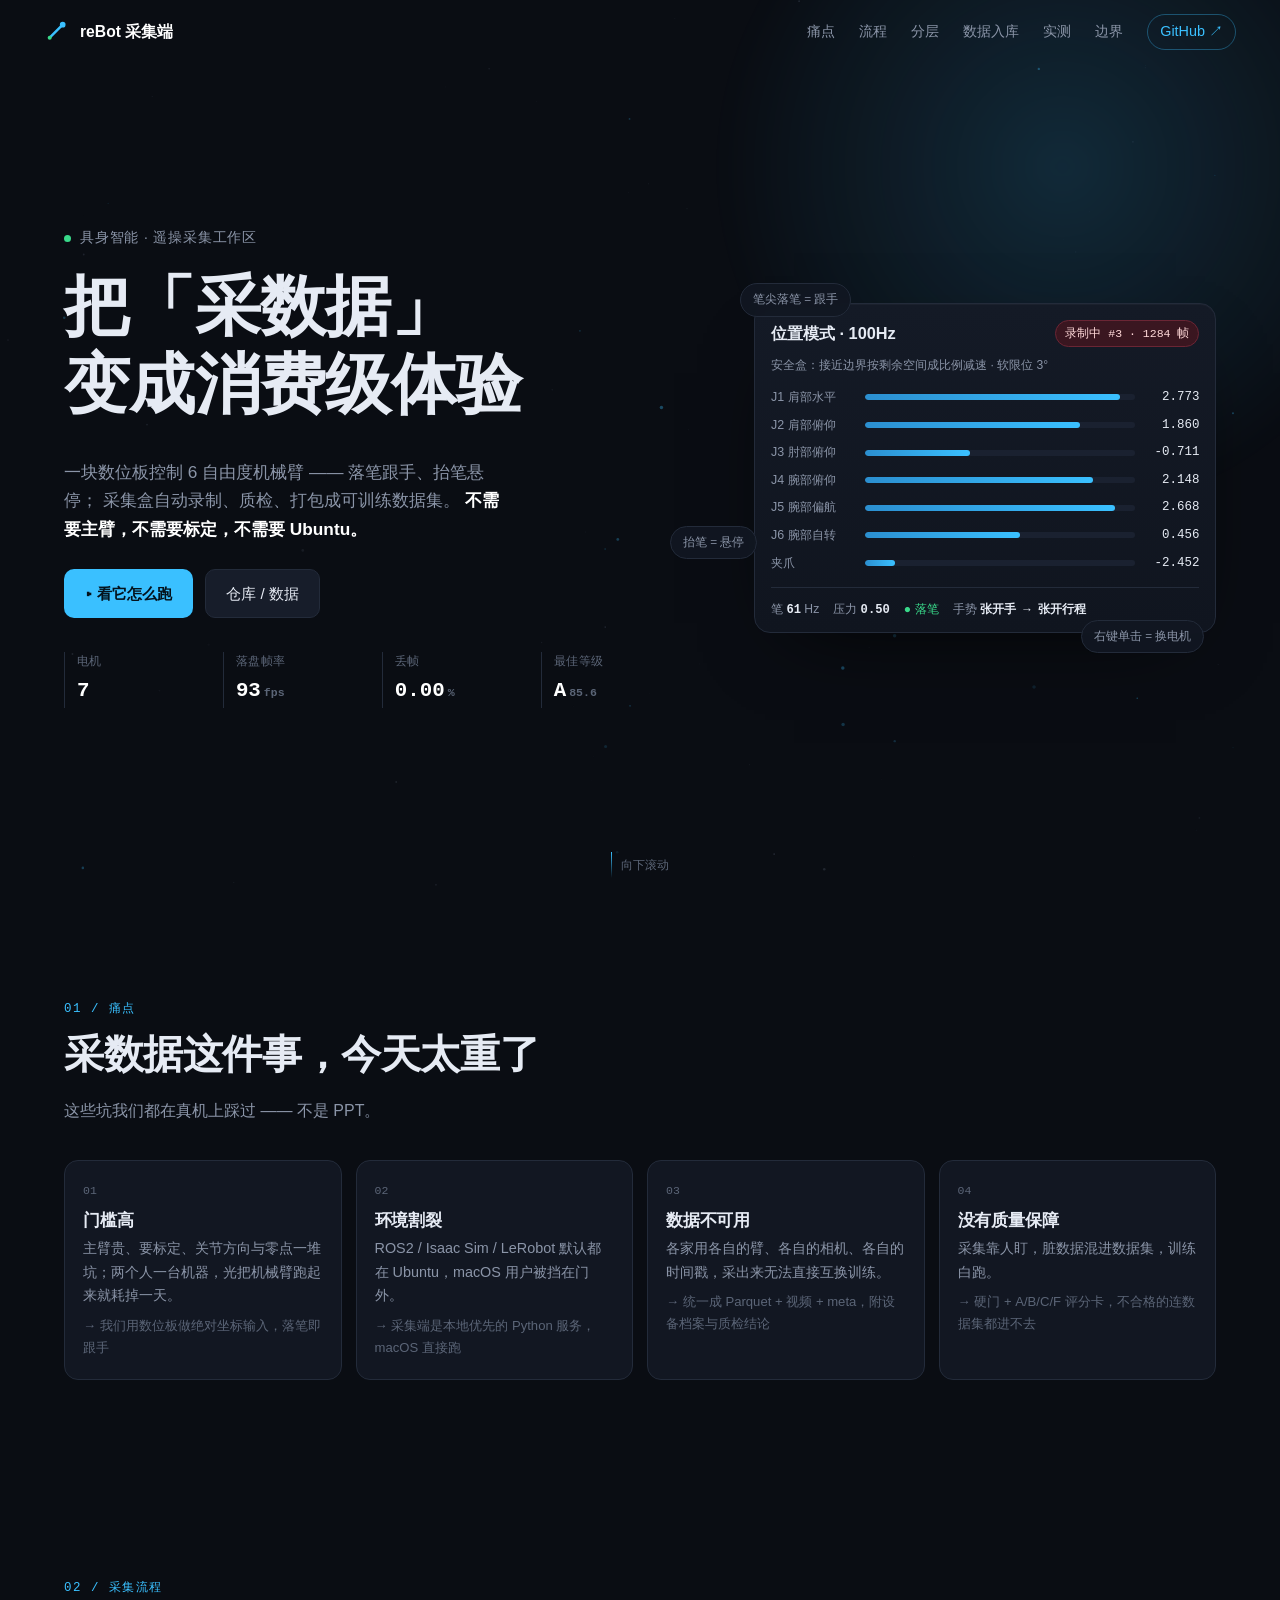
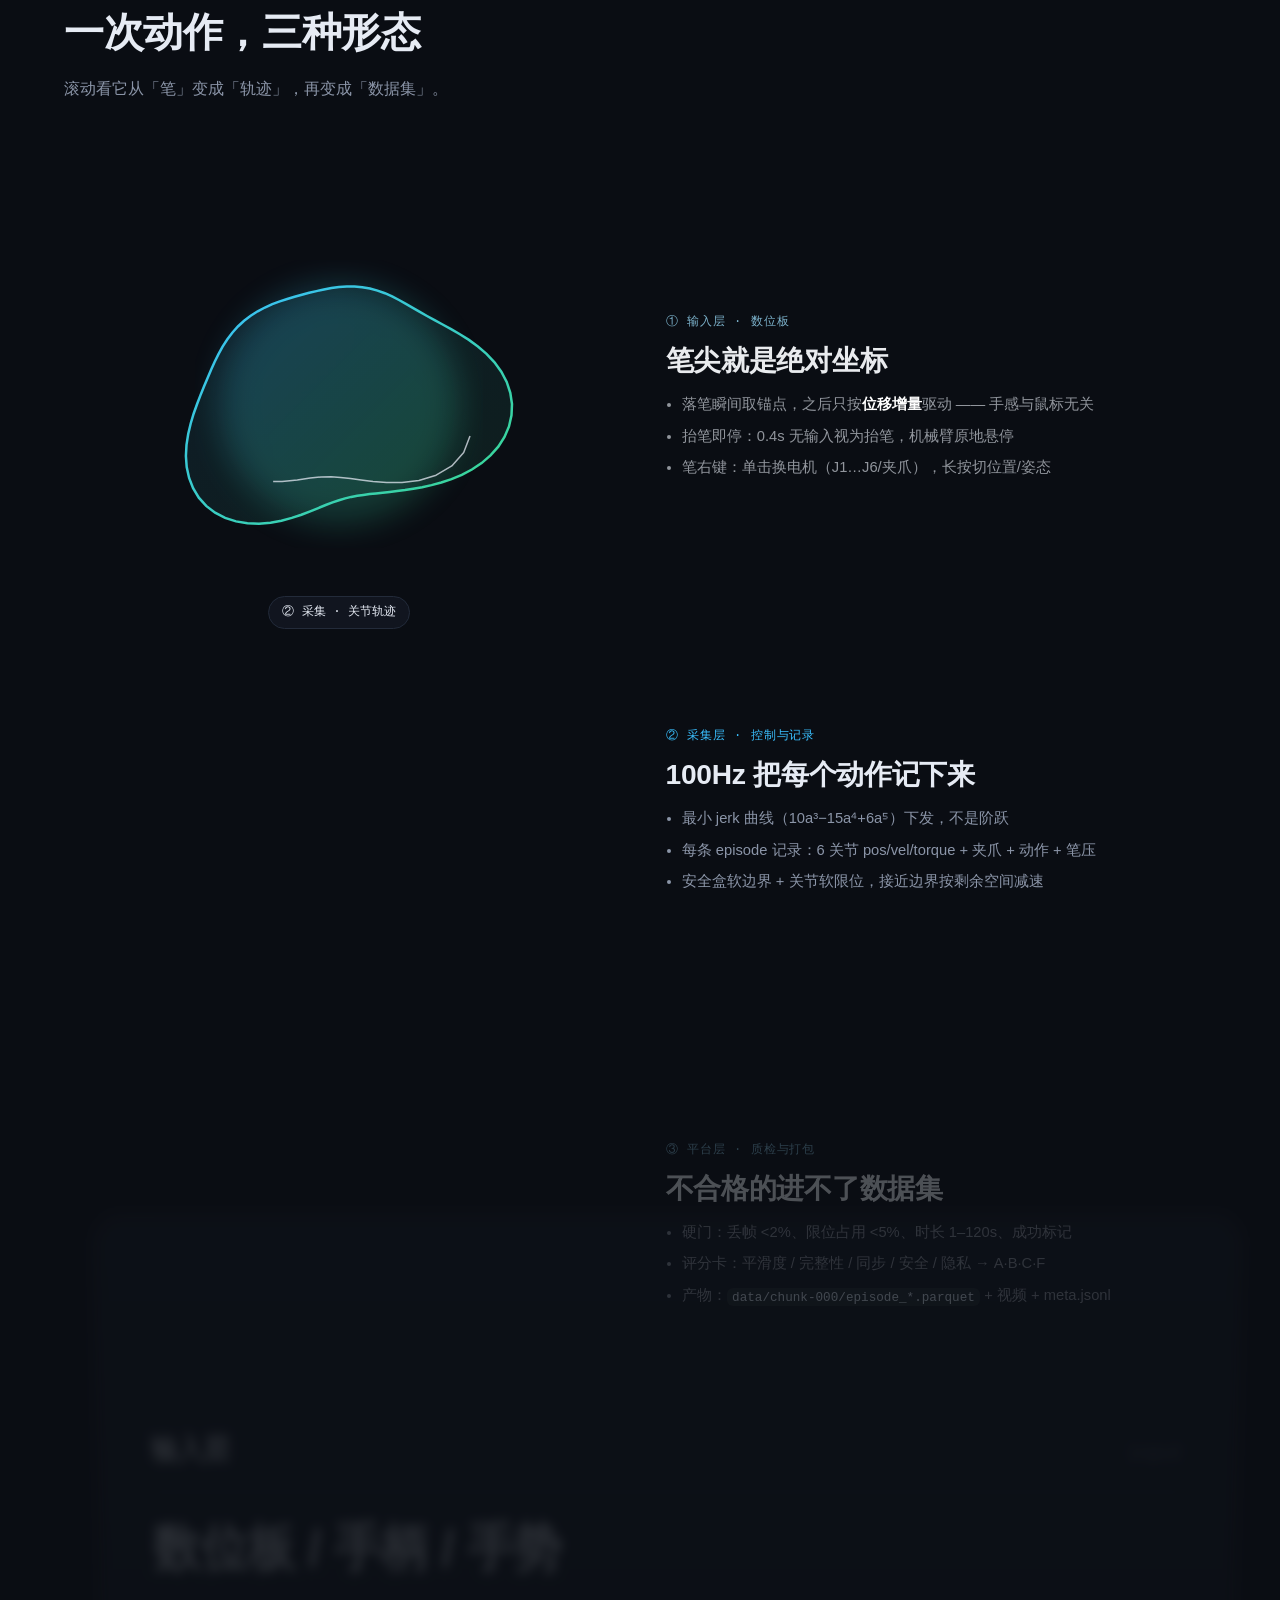
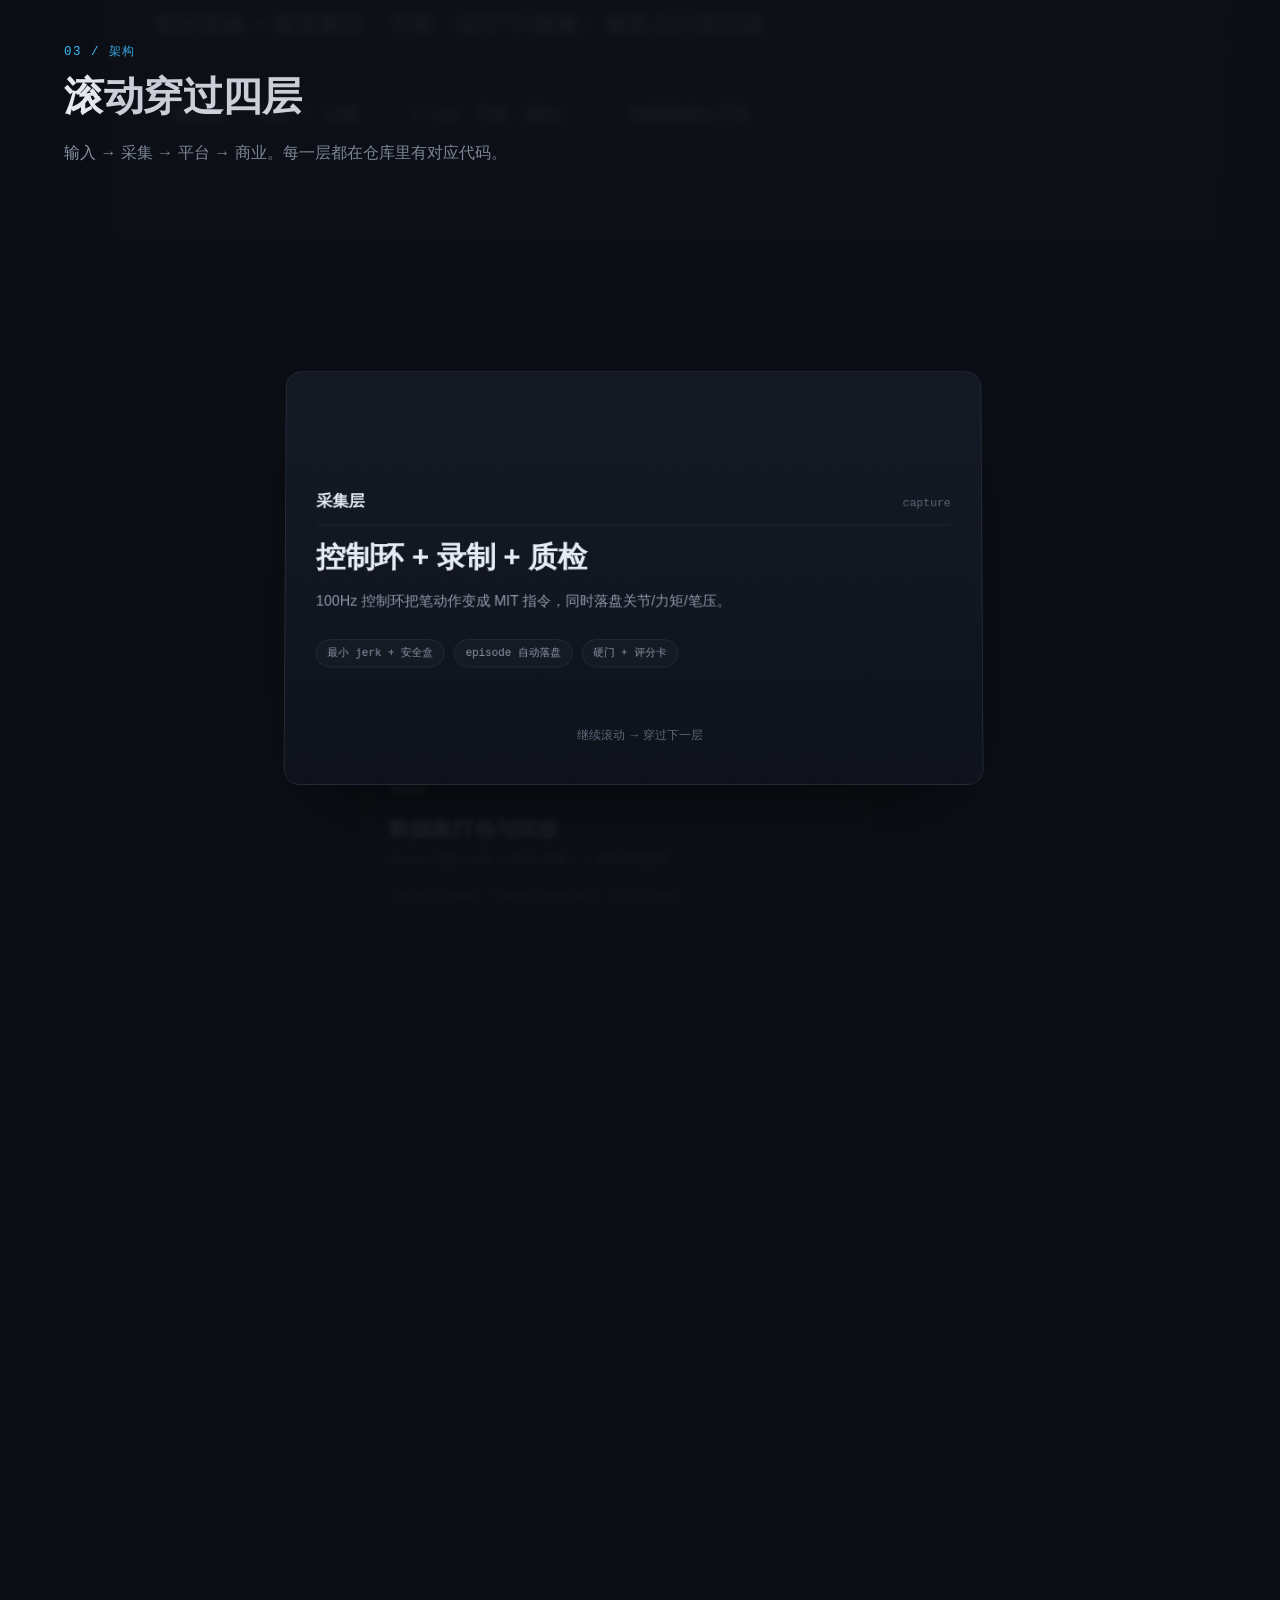
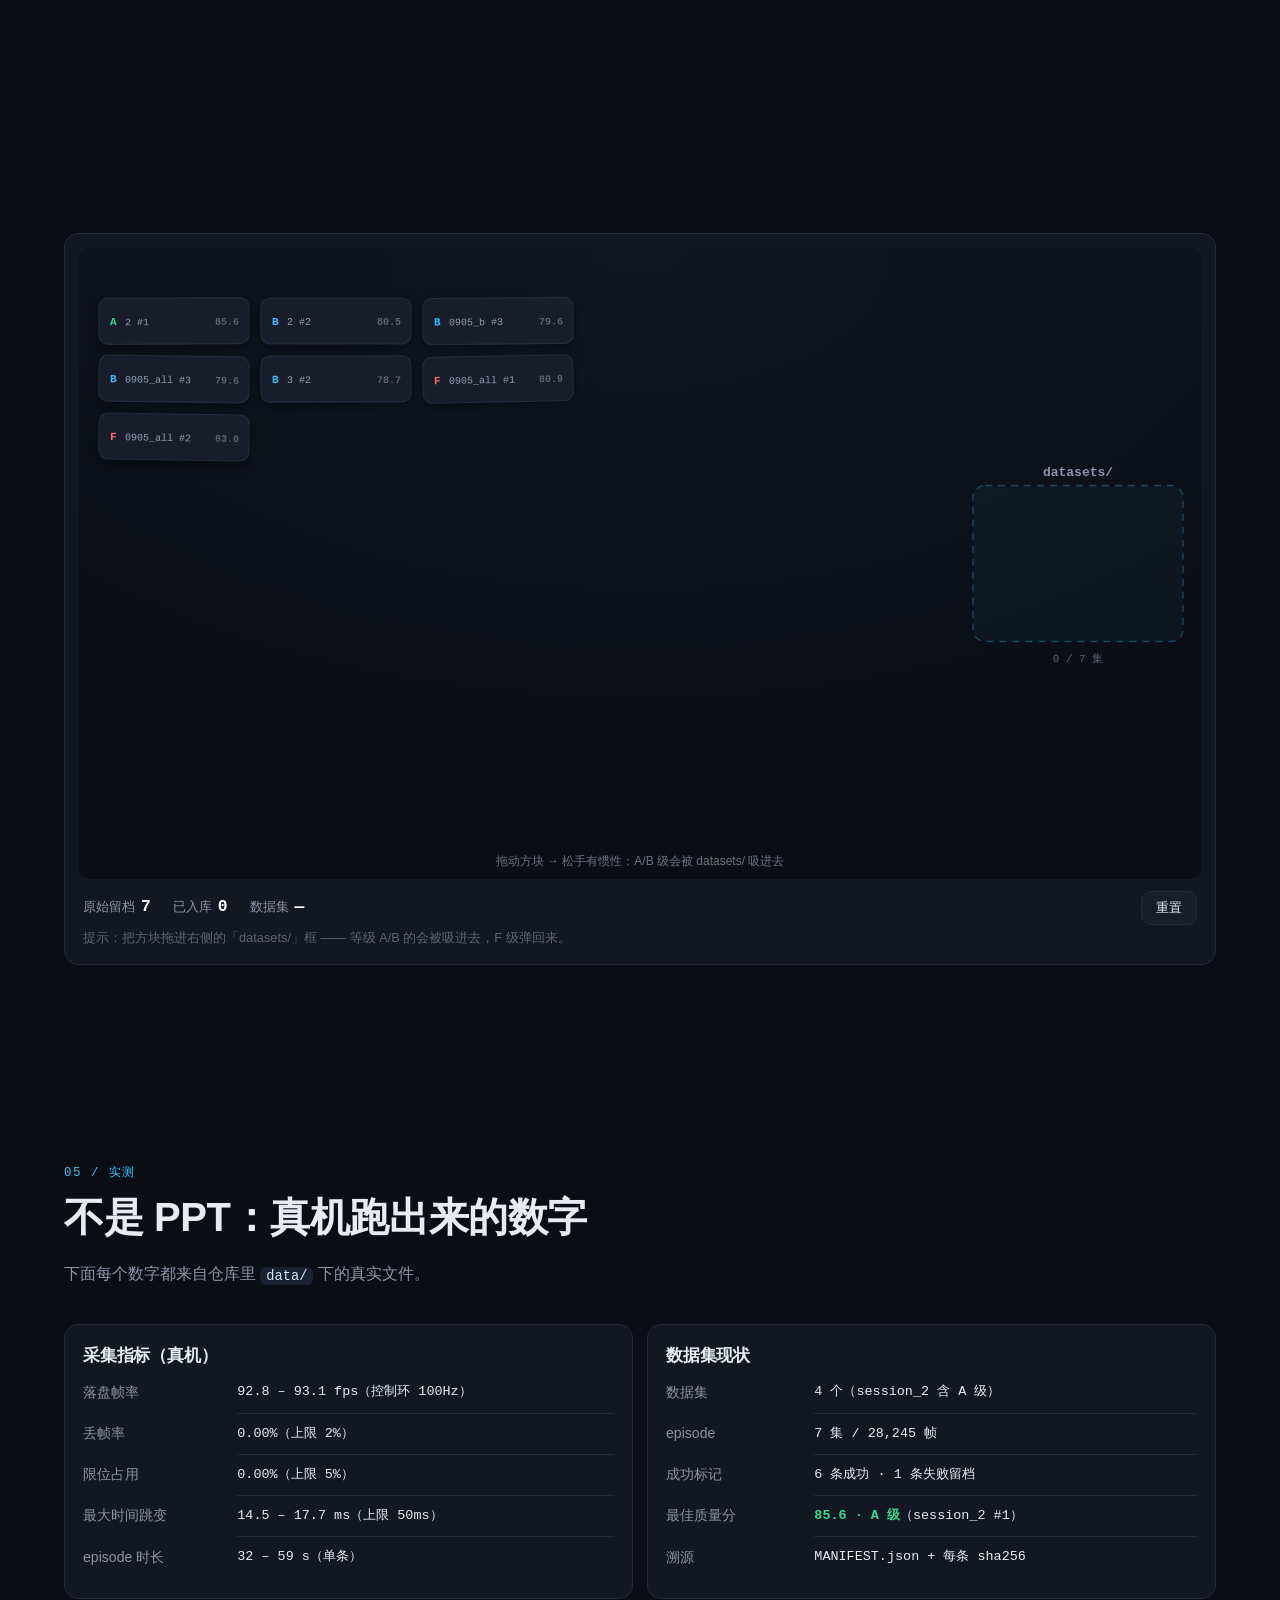
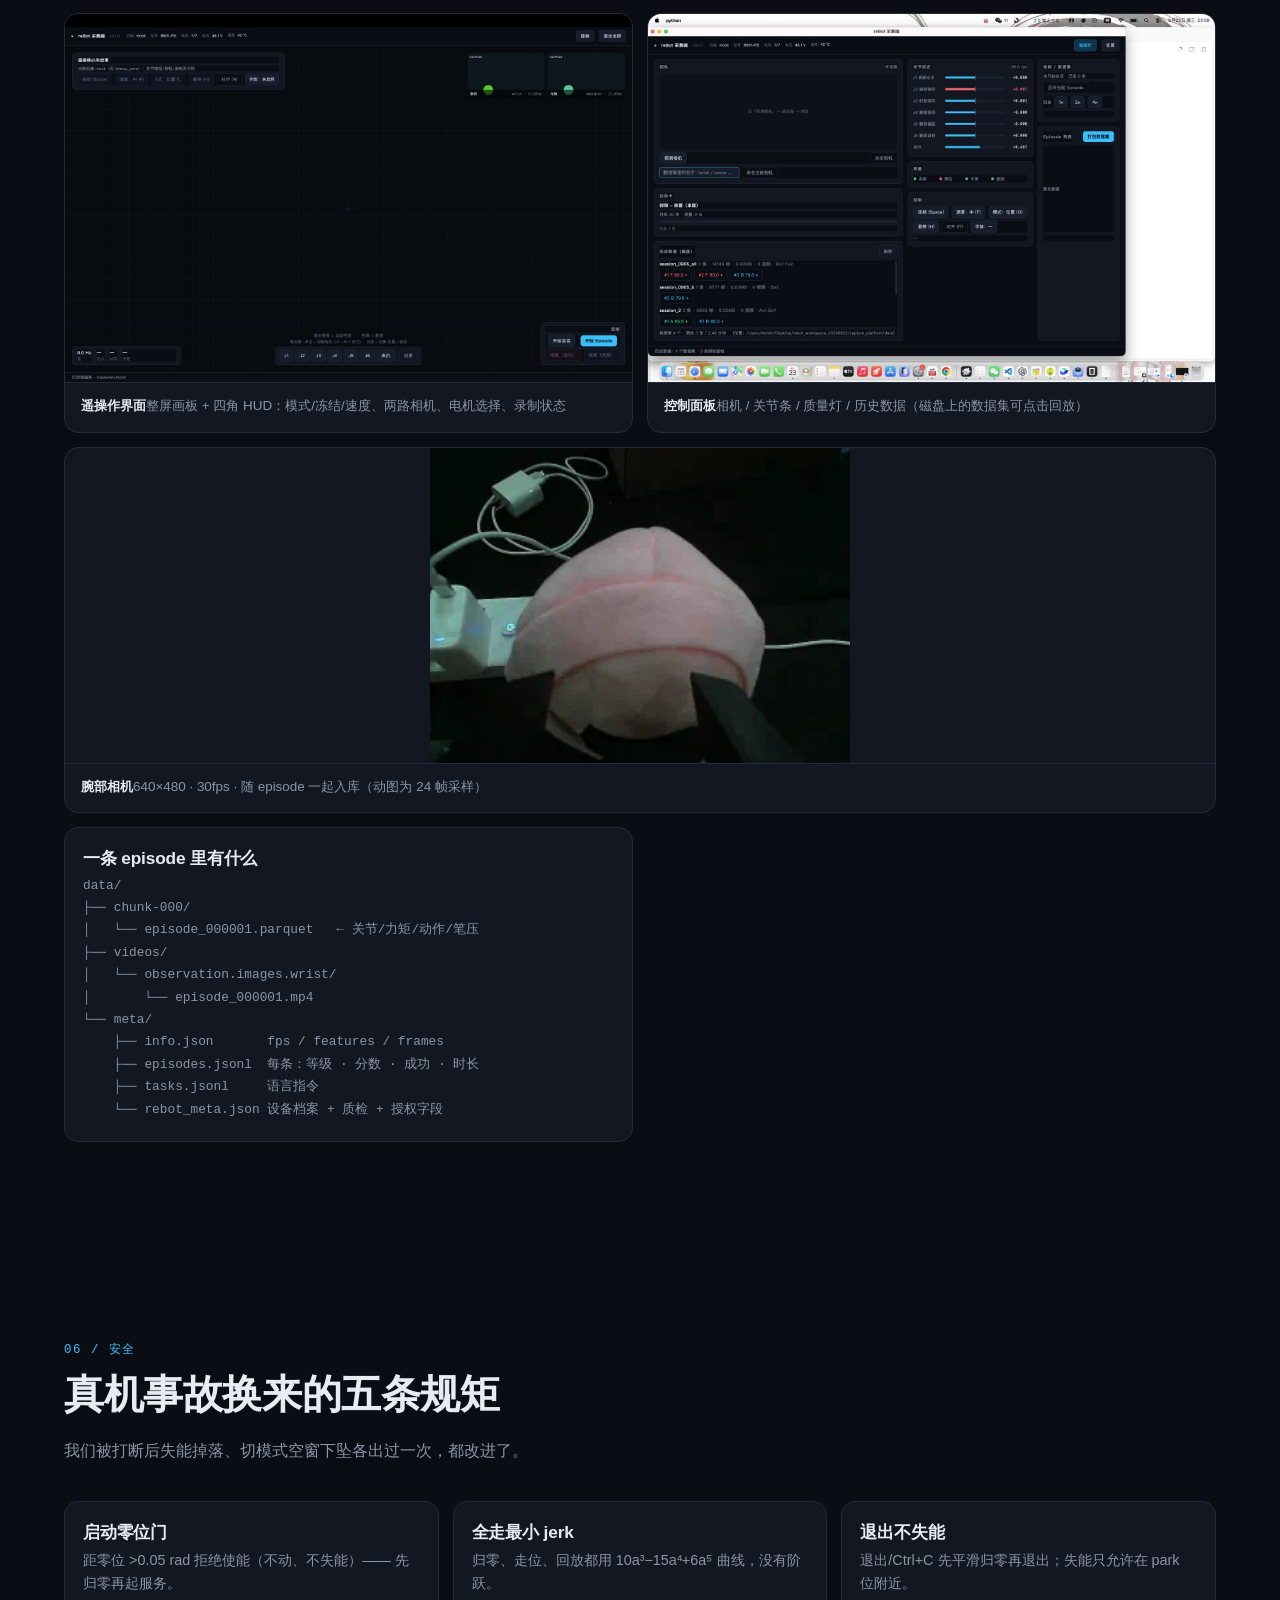
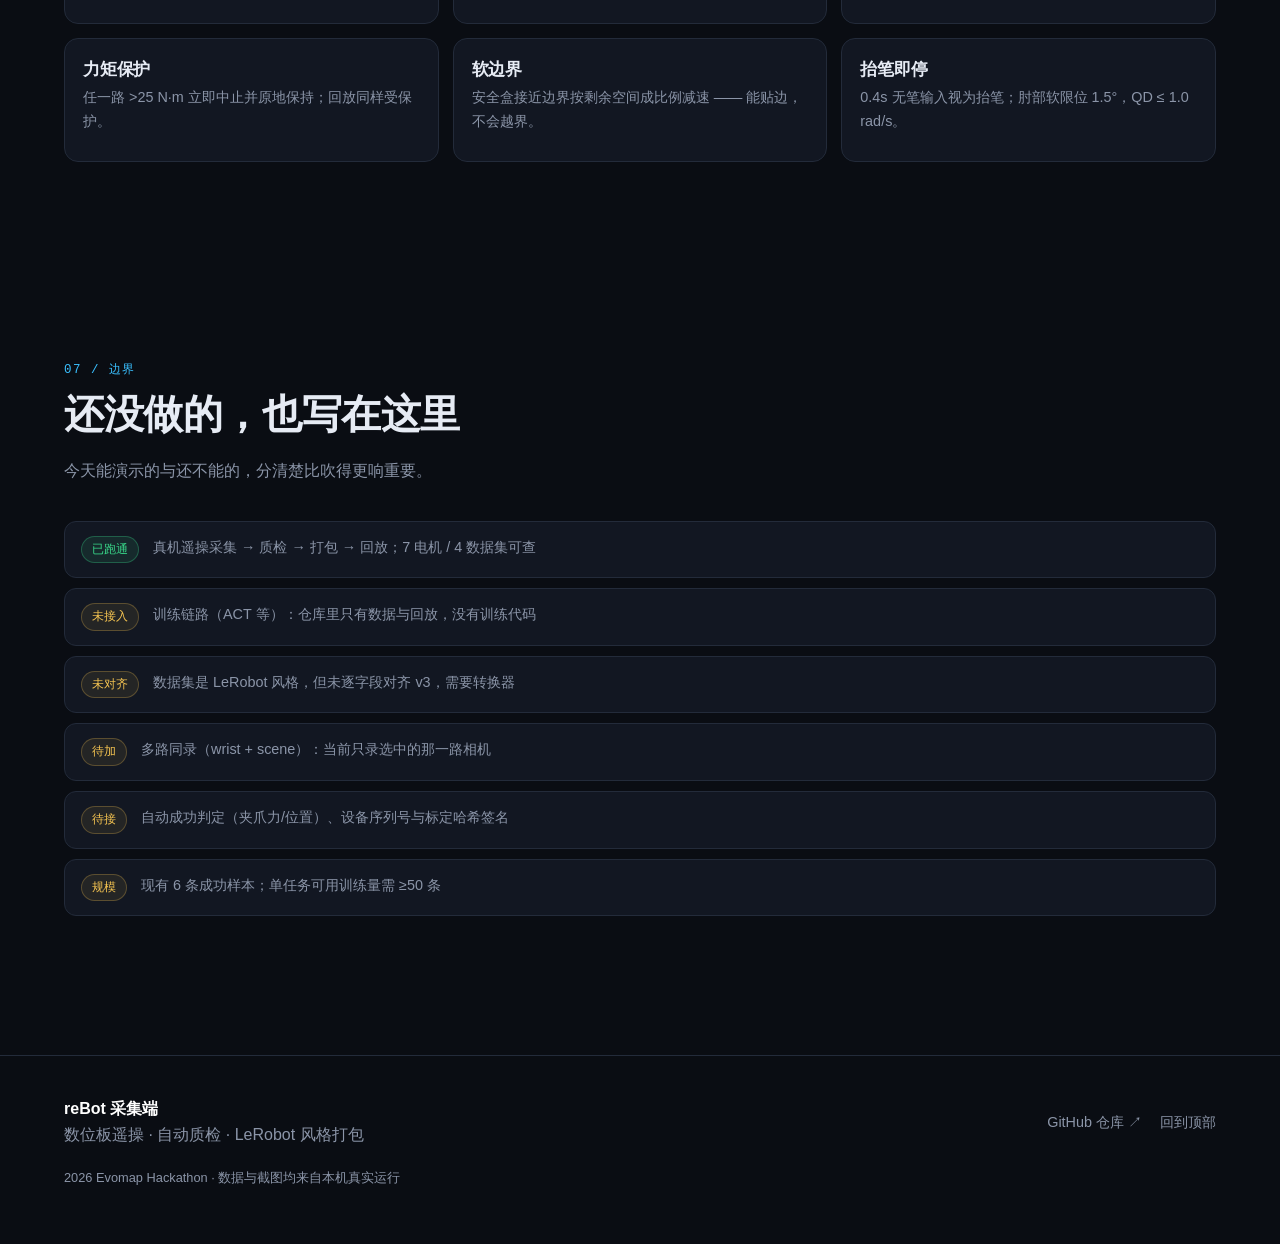
==== site/index.html @ e4533656 "feat(site): GitHub Pages 项目站点（交互效果 + 真实数据与截图） 五类交互（原生实现，无外部依赖、离线可用）： - 悬停：卡片指针聚光 + 轻微 3D 倾斜 + 按钮磁吸 -" ====
<!DOCTYPE html>
<html lang="zh-CN">
<head>
<meta charset="UTF-8" />
<meta name="viewport" content="width=device-width, initial-scale=1.0" />
<title>reBot 采集端 · 把“采数据”变成消费级体验</title>
<meta name="description" content="一块数位板遥操 6 自由度机械臂：自动录制、质检、打包成可训练的 LeRobot 风格数据集。真机跑通，数据可查。" />
<link rel="icon" href="assets/favicon.svg" type="image/svg+xml" />
<link rel="stylesheet" href="style.css" />
</head>
<body>

<!-- 顶部进度条 + 导航 -->
<div class="progress" aria-hidden="true"><i id="progressBar"></i></div>
<header class="nav" id="nav">
  <a class="brand" href="#top">
    <svg viewBox="0 0 64 64" width="26" height="26" aria-hidden="true">
      <path d="M14 46 L30 30 L46 14" stroke="#3ac0ff" stroke-width="6" stroke-linecap="round" fill="none"/>
      <circle cx="46" cy="14" r="7" fill="#3ac0ff"/><circle cx="14" cy="46" r="5" fill="#39d98a"/>
    </svg>
    <strong>reBot 采集端</strong>
  </a>
  <nav class="nav-links">
    <a href="#pain">痛点</a>
    <a href="#pipeline">流程</a>
    <a href="#stack">分层</a>
    <a href="#play">数据入库</a>
    <a href="#proof">实测</a>
    <a href="#limits">边界</a>
    <a class="nav-cta" href="https://github.com/voicepeak/2026Evomap-hackathon" target="_blank" rel="noopener">GitHub ↗</a>
  </nav>
</header>

<!-- ============================ HERO（指针视差） ============================ -->
<section class="hero" id="top">
  <canvas class="hero-canvas" id="heroCanvas" aria-hidden="true"></canvas>
  <div class="hero-glow" id="heroGlow" aria-hidden="true"></div>

  <div class="hero-inner">
    <div class="hero-copy" data-depth="0.35">
      <p class="eyebrow"><span class="dot-live"></span>具身智能 · 遥操采集工作区</p>
      <h1>把「采数据」<br />变成消费级体验</h1>
      <p class="lede">
        一块数位板控制 6 自由度机械臂 —— 落笔跟手、抬笔悬停；
        采集盒自动录制、质检、打包成可训练数据集。
        <strong>不需要主臂，不需要标定，不需要 Ubuntu。</strong>
      </p>
      <div class="cta-row">
        <a class="btn btn-primary" href="#pipeline">▸ 看它怎么跑</a>
        <a class="btn btn-ghost" href="https://github.com/voicepeak/2026Evomap-hackathon" target="_blank" rel="noopener">仓库 / 数据</a>
      </div>
      <dl class="hero-stats">
        <div><dt>电机</dt><dd><b data-count="7">0</b></dd></div>
        <div><dt>落盘帧率</dt><dd><b data-count="93">0</b><i>fps</i></dd></div>
        <div><dt>丢帧</dt><dd><b data-count="0" data-decimals="2">0</b><i>%</i></dd></div>
        <div><dt>最佳等级</dt><dd><b>A</b><i>85.6</i></dd></div>
      </dl>
    </div>

    <div class="hero-visual" data-depth="0.75">
      <div class="hud-card" id="hudCard">
        <div class="hud-head">
          <span class="hud-title">位置模式 · 100Hz</span>
          <span class="hud-badge">录制中 #3 · 1284 帧</span>
        </div>
        <div class="hud-msg">安全盒：接近边界按剩余空间成比例减速 · 软限位 3°</div>
        <div class="joints" id="jointRows"></div>
        <div class="hud-foot">
          <span>笔 <b id="penHz">0</b> Hz</span>
          <span>压力 <b>0.50</b></span>
          <span class="ok">● 落笔</span>
          <span>手势 <b>张开手 → 张开行程</b></span>
        </div>
      </div>
      <div class="float-chip chip-a">笔尖落笔 = 跟手</div>
      <div class="float-chip chip-b">抬笔 = 悬停</div>
      <div class="float-chip chip-c">右键单击 = 换电机</div>
    </div>
  </div>
  <div class="scroll-hint" aria-hidden="true"><span></span>向下滚动</div>
</section>

<main>

<!-- ============================ 痛点（悬停交互） ============================ -->
<section class="section" id="pain">
  <div class="section-head reveal">
    <p class="kicker">01 / 痛点</p>
    <h2>采数据这件事，今天太重了</h2>
    <p class="section-sub">这些坑我们都在真机上踩过 —— 不是 PPT。</p>
  </div>
  <div class="grid grid-4">
    <article class="card tilt reveal" data-spot>
      <span class="card-num">01</span>
      <h3>门槛高</h3>
      <p>主臂贵、要标定、关节方向与零点一堆坑；两个人一台机器，光把机械臂跑起来就耗掉一天。</p>
      <p class="card-foot">→ 我们用数位板做绝对坐标输入，落笔即跟手</p>
    </article>
    <article class="card tilt reveal" data-spot>
      <span class="card-num">02</span>
      <h3>环境割裂</h3>
      <p>ROS2 / Isaac Sim / LeRobot 默认都在 Ubuntu，macOS 用户被挡在门外。</p>
      <p class="card-foot">→ 采集端是本地优先的 Python 服务，macOS 直接跑</p>
    </article>
    <article class="card tilt reveal" data-spot>
      <span class="card-num">03</span>
      <h3>数据不可用</h3>
      <p>各家用各自的臂、各自的相机、各自的时间戳，采出来无法直接互换训练。</p>
      <p class="card-foot">→ 统一成 Parquet + 视频 + meta，附设备档案与质检结论</p>
    </article>
    <article class="card tilt reveal" data-spot>
      <span class="card-num">04</span>
      <h3>没有质量保障</h3>
      <p>采集靠人盯，脏数据混进数据集，训练白跑。</p>
      <p class="card-foot">→ 硬门 + A/B/C/F 评分卡，不合格的连数据集都进不去</p>
    </article>
  </div>
</section>

<!-- ============================ 流程（滚动 morph） ============================ -->
<section class="section section-morph" id="pipeline">
  <div class="section-head reveal">
    <p class="kicker">02 / 采集流程</p>
    <h2>一次动作，三种形态</h2>
    <p class="section-sub">滚动看它从「笔」变成「轨迹」，再变成「数据集」。</p>
  </div>

  <div class="morph-wrap" id="morphWrap">
    <div class="morph-sticky">
      <div class="morph-stage">
        <svg class="morph-svg" viewBox="0 0 420 420" aria-hidden="true">
          <defs>
            <linearGradient id="gradMorph" x1="0" y1="0" x2="1" y2="1">
              <stop offset="0%" stop-color="#3ac0ff" /><stop offset="100%" stop-color="#39d98a" />
            </linearGradient>
            <filter id="soft"><feGaussianBlur stdDeviation="16" /></filter>
          </defs>
          <circle class="morph-glow" cx="210" cy="210" r="120" fill="url(#gradMorph)" filter="url(#soft)" opacity=".22" />
          <path class="morph-path" id="morphPath" fill="none" stroke="url(#gradMorph)" stroke-width="2.5" />
          <path class="morph-fill" id="morphFill" fill="url(#gradMorph)" opacity=".09" />
          <polyline class="morph-trail" id="morphTrail" fill="none" stroke="#e6ebf4" stroke-width="1.5" stroke-linejoin="round" />
        </svg>
        <div class="morph-badge" id="morphBadge">① 输入 · 笔</div>
      </div>
    </div>

    <div class="morph-steps">
      <article class="morph-step" data-step="0">
        <p class="step-kicker">① 输入层 · 数位板</p>
        <h3>笔尖就是绝对坐标</h3>
        <ul>
          <li>落笔瞬间取锚点，之后只按<b>位移增量</b>驱动 —— 手感与鼠标无关</li>
          <li>抬笔即停：0.4s 无输入视为抬笔，机械臂原地悬停</li>
          <li>笔右键：单击换电机（J1…J6/夹爪），长按切位置/姿态</li>
        </ul>
      </article>
      <article class="morph-step" data-step="1">
        <p class="step-kicker">② 采集层 · 控制与记录</p>
        <h3>100Hz 把每个动作记下来</h3>
        <ul>
          <li>最小 jerk 曲线（10a³−15a⁴+6a⁵）下发，不是阶跃</li>
          <li>每条 episode 记录：6 关节 pos/vel/torque + 夹爪 + 动作 + 笔压</li>
          <li>安全盒软边界 + 关节软限位，接近边界按剩余空间减速</li>
        </ul>
      </article>
      <article class="morph-step" data-step="2">
        <p class="step-kicker">③ 平台层 · 质检与打包</p>
        <h3>不合格的进不了数据集</h3>
        <ul>
          <li>硬门：丢帧 &lt;2%、限位占用 &lt;5%、时长 1–120s、成功标记</li>
          <li>评分卡：平滑度 / 完整性 / 同步 / 安全 / 隐私 → A·B·C·F</li>
          <li>产物：<code>data/chunk-000/episode_*.parquet</code> + 视频 + meta.jsonl</li>
        </ul>
      </article>
    </div>
  </div>
</section>

<!-- ============================ 分层（滚动 3D 导航） ============================ -->
<section class="section section-fly" id="stack">
  <div class="section-head reveal">
    <p class="kicker">03 / 架构</p>
    <h2>滚动穿过四层</h2>
    <p class="section-sub">输入 → 采集 → 平台 → 商业。每一层都在仓库里有对应代码。</p>
  </div>

  <div class="fly" id="fly">
    <div class="fly-stage" id="flyStage">
      <article class="fly-layer" style="--i:0">
        <header><span>输入层</span><i>input</i></header>
        <h3>数位板 / 手柄 / 手势</h3>
        <p>绝对坐标 + 落笔离合；手势（张开手/握拳）做夹爪行程兜底。</p>
        <ul><li>数位板 · 笔压 + 右键</li><li>6-DoF 手柄（规划）</li><li>电脑摄像头手势</li></ul>
      </article>
      <article class="fly-layer" style="--i:1">
        <header><span>采集层</span><i>capture</i></header>
        <h3>控制环 + 录制 + 质检</h3>
        <p>100Hz 控制环把笔动作变成 MIT 指令，同时落盘关节/力矩/笔压。</p>
        <ul><li>最小 jerk + 安全盒</li><li>episode 自动落盘</li><li>硬门 + 评分卡</li></ul>
      </article>
      <article class="fly-layer" style="--i:2">
        <header><span>平台层</span><i>platform</i></header>
        <h3>数据集打包与回放</h3>
        <p>Parquet + 视频 + meta（LeRobot 风格），一条命令回放复现。</p>
        <ul><li>datasets/ 目录规范</li><li>MANIFEST sha256 溯源</li><li>1×/2×/4× 回放</li></ul>
      </article>
      <article class="fly-layer" style="--i:3">
        <header><span>商业层</span><i>market</i></header>
        <h3>可交付的数据包</h3>
        <p>带设备档案、质量分、授权字段的数据包 —— 卖工具，也卖标准。</p>
        <ul><li>工具 + 服务 + 数据</li><li>质量分可交易</li><li>溯源待接签名</li></ul>
      </article>
    </div>
    <p class="fly-hint">继续滚动 → 穿过下一层</p>
  </div>
</section>

<!-- ============================ 拖拽物理 ============================ -->
<section class="section section-play" id="play">
  <div class="section-head reveal">
    <p class="kicker">04 / 质量门</p>
    <h2>把留档拖进数据集</h2>
    <p class="section-sub">只有过了硬门的 episode 才能进数据集 —— 拖起来试试，松手会有惯性。</p>
  </div>

  <div class="play-wrap reveal">
    <canvas id="playCanvas"></canvas>
    <div class="play-hud">
      <div class="play-stat"><span>原始留档</span><b id="playRaw">7</b></div>
      <div class="play-stat"><span>已入库</span><b id="playPacked">0</b></div>
      <div class="play-stat"><span>数据集</span><b id="playLabels">—</b></div>
      <button class="btn btn-ghost" id="playReset" type="button">重置</button>
    </div>
    <p class="play-tip">提示：把方块拖进右侧的「datasets/」框 —— 等级 A/B 的会被吸进去，F 级弹回来。</p>
  </div>
</section>

<!-- ============================ 实测（数据 + 素材） ============================ -->
<section class="section" id="proof">
  <div class="section-head reveal">
    <p class="kicker">05 / 实测</p>
    <h2>不是 PPT：真机跑出来的数字</h2>
    <p class="section-sub">下面每个数字都来自仓库里 <code>data/</code> 下的真实文件。</p>
  </div>

  <div class="grid grid-2">
    <div class="card reveal" data-spot>
      <h3>采集指标（真机）</h3>
      <table class="data-table">
        <tbody>
          <tr><th>落盘帧率</th><td>92.8 – 93.1 fps（控制环 100Hz）</td></tr>
          <tr><th>丢帧率</th><td>0.00%（上限 2%）</td></tr>
          <tr><th>限位占用</th><td>0.00%（上限 5%）</td></tr>
          <tr><th>最大时间跳变</th><td>14.5 – 17.7 ms（上限 50ms）</td></tr>
          <tr><th>episode 时长</th><td>32 – 59 s（单条）</td></tr>
        </tbody>
      </table>
    </div>
    <div class="card reveal" data-spot>
      <h3>数据集现状</h3>
      <table class="data-table">
        <tbody>
          <tr><th>数据集</th><td>4 个（session_2 含 A 级）</td></tr>
          <tr><th>episode</th><td>7 集 / 28,245 帧</td></tr>
          <tr><th>成功标记</th><td>6 条成功 · 1 条失败留档</td></tr>
          <tr><th>最佳质量分</th><td><b class="hl">85.6 · A 级</b>（session_2 #1）</td></tr>
          <tr><th>溯源</th><td>MANIFEST.json + 每条 sha256</td></tr>
        </tbody>
      </table>
    </div>
  </div>

  <div class="grid grid-2 shots">
    <figure class="shot reveal">
      <img src="assets/gui_teleop.jpg" alt="遥操作界面：整屏画板 + 四角 HUD" loading="lazy" />
      <figcaption><b>遥操作界面</b>整屏画板 + 四角 HUD：模式/冻结/速度、两路相机、电机选择、录制状态</figcaption>
    </figure>
    <figure class="shot reveal">
      <img src="assets/gui_panel.jpg" alt="控制面板：相机、关节、质量、历史数据" loading="lazy" />
      <figcaption><b>控制面板</b>相机 / 关节条 / 质量灯 / 历史数据（磁盘上的数据集可点击回放）</figcaption>
    </figure>
  </div>

  <div class="grid grid-2 shots">
    <figure class="shot small reveal">
      <img src="assets/wrist.webp" alt="腕部相机画面：夹爪接近毛绒玩具" loading="lazy" />
      <figcaption><b>腕部相机</b>640×480 · 30fps · 随 episode 一起入库（动图为 24 帧采样）</figcaption>
    </figure>
    <div class="card reveal" data-spot>
      <h3>一条 episode 里有什么</h3>
      <pre class="tree">data/
├── chunk-000/
│   └── episode_000001.parquet   ← 关节/力矩/动作/笔压
├── videos/
│   └── observation.images.wrist/
│       └── episode_000001.mp4
└── meta/
    ├── info.json       fps / features / frames
    ├── episodes.jsonl  每条：等级 · 分数 · 成功 · 时长
    ├── tasks.jsonl     语言指令
    └── rebot_meta.json 设备档案 + 质检 + 授权字段</pre>
    </div>
  </div>
</section>

<!-- ============================ 安全 ============================ -->
<section class="section section-safety">
  <div class="section-head reveal">
    <p class="kicker">06 / 安全</p>
    <h2>真机事故换来的五条规矩</h2>
    <p class="section-sub">我们被打断后失能掉落、切模式空窗下坠各出过一次，都改进了。</p>
  </div>
  <div class="grid grid-3">
    <article class="card tilt reveal" data-spot><h3>启动零位门</h3><p>距零位 &gt;0.05 rad 拒绝使能（不动、不失能）—— 先归零再起服务。</p></article>
    <article class="card tilt reveal" data-spot><h3>全走最小 jerk</h3><p>归零、走位、回放都用 10a³−15a⁴+6a⁵ 曲线，没有阶跃。</p></article>
    <article class="card tilt reveal" data-spot><h3>退出不失能</h3><p>退出/Ctrl+C 先平滑归零再退出；失能只允许在 park 位附近。</p></article>
    <article class="card tilt reveal" data-spot><h3>力矩保护</h3><p>任一路 &gt;25 N·m 立即中止并原地保持；回放同样受保护。</p></article>
    <article class="card tilt reveal" data-spot><h3>软边界</h3><p>安全盒接近边界按剩余空间成比例减速 —— 能贴边，不会越界。</p></article>
    <article class="card tilt reveal" data-spot><h3>抬笔即停</h3><p>0.4s 无笔输入视为抬笔；肘部软限位 1.5°，QD ≤ 1.0 rad/s。</p></article>
  </div>
</section>

<!-- ============================ 边界 ============================ -->
<section class="section section-limits" id="limits">
  <div class="section-head reveal">
    <p class="kicker">07 / 边界</p>
    <h2>还没做的，也写在这里</h2>
    <p class="section-sub">今天能演示的与还不能的，分清楚比吹得更响重要。</p>
  </div>
  <div class="limits">
    <div class="limit reveal"><span class="tag tag-do">已跑通</span><p>真机遥操采集 → 质检 → 打包 → 回放；7 电机 / 4 数据集可查</p></div>
    <div class="limit reveal"><span class="tag tag-todo">未接入</span><p>训练链路（ACT 等）：仓库里只有数据与回放，没有训练代码</p></div>
    <div class="limit reveal"><span class="tag tag-todo">未对齐</span><p>数据集是 LeRobot 风格，但未逐字段对齐 v3，需要转换器</p></div>
    <div class="limit reveal"><span class="tag tag-todo">待加</span><p>多路同录（wrist + scene）：当前只录选中的那一路相机</p></div>
    <div class="limit reveal"><span class="tag tag-todo">待接</span><p>自动成功判定（夹爪力/位置）、设备序列号与标定哈希签名</p></div>
    <div class="limit reveal"><span class="tag tag-todo">规模</span><p>现有 6 条成功样本；单任务可用训练量需 ≥50 条</p></div>
  </div>
</section>

</main>

<footer class="footer">
  <div class="footer-inner">
    <div>
      <strong>reBot 采集端</strong>
      <p class="muted">数位板遥操 · 自动质检 · LeRobot 风格打包</p>
    </div>
    <div class="footer-links">
      <a href="https://github.com/voicepeak/2026Evomap-hackathon" target="_blank" rel="noopener">GitHub 仓库 ↗</a>
      <a href="#top">回到顶部</a>
    </div>
    <p class="muted small">2026 Evomap Hackathon · 数据与截图均来自本机真实运行</p>
  </div>
</footer>

<script src="app.js"></script>
</body>
</html>
---- site/style.css ----
/* ==========================================================================
   reBot 采集端 · 站点样式
   配色与桌面 GUI 同一套：深色 + 青蓝强调，数字用等宽
   ========================================================================== */

:root {
  --bg: #0a0d13;
  --bg-2: #0d111a;
  --card: #121722;
  --card-2: #171d2a;
  --line: #232b3a;
  --text: #e6ebf4;
  --dim: #8b95a8;
  --faint: #5b6577;
  --accent: #3ac0ff;
  --ok: #39d98a;
  --warn: #f5c451;
  --bad: #ff6b6b;
  --radius: 14px;
  --maxw: 1180px;
  --font: -apple-system, BlinkMacSystemFont, "PingFang SC", "Hiragino Sans GB",
          "Helvetica Neue", "Microsoft YaHei", sans-serif;
  --mono: ui-monospace, "SF Mono", SFMono-Regular, Menlo, Monaco, "Cascadia Mono", monospace;
}

* { box-sizing: border-box; }
html { scroll-behavior: smooth; }
body {
  margin: 0; background: var(--bg); color: var(--text);
  font-family: var(--font); font-size: 16px; line-height: 1.65;
  -webkit-font-smoothing: antialiased; overflow-x: hidden;
}
h1, h2, h3 { line-height: 1.2; margin: 0 0 .5em; letter-spacing: -.01em; }
h1 { font-size: clamp(2.1rem, 5.6vw, 4.1rem); font-weight: 700; }
h2 { font-size: clamp(1.6rem, 3.4vw, 2.5rem); font-weight: 650; }
h3 { font-size: 1.08rem; font-weight: 620; }
p { margin: 0 0 1em; }
a { color: inherit; text-decoration: none; }
b, strong { color: #fff; font-weight: 640; }
code, pre, .mono { font-family: var(--mono); font-size: .86em; }
code { background: #1a2130; padding: .12em .42em; border-radius: 6px; color: #cfe6f7; }
::selection { background: rgba(58, 192, 255, .28); }

/* ── 顶部进度条 + 导航 ───────────────────────────────────────── */
.progress { position: fixed; inset: 0 0 auto; height: 2px; background: transparent; z-index: 60; }
.progress i { display: block; height: 100%; width: 0;
  background: linear-gradient(90deg, var(--accent), var(--ok)); box-shadow: 0 0 12px rgba(58,192,255,.6); }

.nav {
  position: fixed; top: 0; left: 0; right: 0; z-index: 50;
  display: flex; align-items: center; justify-content: space-between; gap: 20px;
  padding: 14px clamp(16px, 4vw, 44px);
  transition: background .35s, backdrop-filter .35s, border-color .35s;
  border-bottom: 1px solid transparent;
}
.nav.solid { background: rgba(10, 13, 19, .78); backdrop-filter: blur(14px) saturate(140%);
  border-bottom-color: var(--line); }
.brand { display: flex; align-items: center; gap: 10px; font-size: .98rem; }
.nav-links { display: flex; align-items: center; gap: clamp(10px, 2vw, 24px); font-size: .9rem; color: var(--dim); }
.nav-links a { position: relative; padding: 4px 0; transition: color .2s; }
.nav-links a::after { content: ""; position: absolute; left: 0; bottom: 0; height: 1px; width: 0;
  background: var(--accent); transition: width .28s cubic-bezier(.22,.7,.3,1); }
.nav-links a:hover { color: var(--text); }
.nav-links a:hover::after { width: 100%; }
.nav-cta { color: var(--accent) !important; border: 1px solid rgba(58,192,255,.35);
  padding: 5px 12px !important; border-radius: 999px; }
.nav-cta:hover { background: rgba(58,192,255,.1); }
.nav-cta::after { display: none; }

/* ── HERO ─────────────────────────────────────────────────────── */
.hero { position: relative; min-height: 100vh; display: flex; align-items: center;
  padding: clamp(96px, 14vh, 160px) clamp(16px, 5vw, 64px) clamp(60px, 10vh, 90px); overflow: hidden; }
.hero-canvas { position: absolute; inset: 0; width: 100%; height: 100%; }
.hero-glow { position: absolute; width: 62vw; height: 62vw; right: -14vw; top: -18vw; pointer-events: none;
  background: radial-gradient(circle at 50% 50%, rgba(58,192,255,.16), transparent 62%); filter: blur(10px); }
.hero-inner { position: relative; width: 100%; max-width: var(--maxw); margin: 0 auto;
  display: grid; grid-template-columns: 1.15fr .85fr; gap: clamp(28px, 5vw, 68px); align-items: center; }
[data-depth] { will-change: transform; }
.eyebrow { display: flex; align-items: center; gap: 9px; color: var(--dim);
  font-size: .86rem; letter-spacing: .06em; margin-bottom: 18px; }
.dot-live { width: 7px; height: 7px; border-radius: 50%; background: var(--ok);
  box-shadow: 0 0 0 0 rgba(57,217,138,.6); animation: pulse 2.4s infinite; }
@keyframes pulse { 70% { box-shadow: 0 0 0 9px rgba(57,217,138,0); } 100% { box-shadow: 0 0 0 0 rgba(57,217,138,0); } }
.lede { color: var(--dim); font-size: clamp(1rem, 1.35vw, 1.14rem); max-width: 46ch; }
.cta-row { display: flex; gap: 12px; flex-wrap: wrap; margin: 26px 0 34px; }
.btn { display: inline-flex; align-items: center; gap: 8px; border: 1px solid var(--line);
  background: var(--card-2); color: var(--text); padding: 11px 20px; border-radius: 10px;
  font-size: .95rem; cursor: pointer; transition: transform .15s, background .25s, border-color .25s, box-shadow .25s; }
.btn:hover { transform: translateY(-2px); }
.btn-primary { background: var(--accent); color: #04121c; border-color: transparent; font-weight: 620; }
.btn-primary:hover { box-shadow: 0 10px 30px -10px rgba(58,192,255,.7); }
.btn-ghost:hover { border-color: #33405a; background: #1d2534; }
.hero-stats { display: grid; grid-template-columns: repeat(4, minmax(0, 1fr)); gap: 10px; margin: 0; }
.hero-stats div { border-left: 1px solid var(--line); padding-left: 12px; }
.hero-stats dt { color: var(--faint); font-size: .74rem; letter-spacing: .04em; margin-bottom: 2px; }
.hero-stats dd { margin: 0; font-family: var(--mono); font-size: 1.3rem; font-weight: 600; }
.hero-stats i { font-style: normal; font-size: .72rem; color: var(--faint); margin-left: 3px; }

.hero-visual { position: relative; }
.hud-card { position: relative; background: linear-gradient(180deg, #141a26, #10151f);
  border: 1px solid var(--line); border-radius: 16px; padding: 16px 16px 12px;
  box-shadow: 0 30px 80px -40px rgba(0,0,0,.9), inset 0 1px 0 rgba(255,255,255,.03); }
.hud-head { display: flex; align-items: center; justify-content: space-between; gap: 10px; }
.hud-title { font-size: 1.02rem; font-weight: 620; }
.hud-badge { font-family: var(--mono); font-size: .72rem; color: #ffd9d9;
  background: #3a1620; border: 1px solid #6b2534; padding: 3px 9px; border-radius: 999px; }
.hud-msg { color: var(--dim); font-size: .76rem; margin: 8px 0 12px; }
.joints { display: grid; gap: 7px; }
.joint { display: grid; grid-template-columns: 84px 1fr 54px; align-items: center; gap: 10px; }
.joint span:first-child { color: var(--dim); font-size: .78rem; }
.joint .track { height: 6px; border-radius: 3px; background: #1a2130; overflow: hidden; }
.joint .fill { display: block; height: 100%; border-radius: 3px;
  background: linear-gradient(90deg, #2b8fd0, var(--accent)); transition: width .12s linear; }
.joint .val { font-family: var(--mono); font-size: .78rem; text-align: right; color: var(--text); }
.hud-foot { display: flex; gap: 14px; flex-wrap: wrap; margin-top: 14px; padding-top: 11px;
  border-top: 1px solid var(--line); color: var(--dim); font-size: .76rem; }
.hud-foot b { font-family: var(--mono); color: var(--text); }
.hud-foot .ok { color: var(--ok); }
.float-chip { position: absolute; background: rgba(18,23,34,.92); border: 1px solid var(--line);
  border-radius: 999px; padding: 6px 12px; font-size: .74rem; color: var(--dim);
  backdrop-filter: blur(6px); white-space: nowrap; animation: float 7s ease-in-out infinite; }
.chip-a { top: -20px; left: -14px; animation-delay: .1s; }
.chip-b { bottom: 74px; left: -84px; animation-delay: 1.4s; }
.chip-c { bottom: -20px; right: 12px; animation-delay: 2.6s; }
@keyframes float { 50% { transform: translateY(-9px); } }
.scroll-hint { position: absolute; left: 50%; bottom: 22px; transform: translateX(-50%);
  color: var(--faint); font-size: .76rem; display: flex; align-items: center; gap: 9px; }
.scroll-hint span { width: 1px; height: 26px; background: linear-gradient(var(--accent), transparent); }

/* ── 通用 section ─────────────────────────────────────────────── */
.section { position: relative; padding: clamp(64px, 11vh, 130px) clamp(16px, 5vw, 64px); }
.section > * { max-width: var(--maxw); margin-left: auto; margin-right: auto; }
.section-head { margin-bottom: clamp(26px, 4vh, 46px); }
.kicker { color: var(--accent); font-family: var(--mono); font-size: .78rem; letter-spacing: .12em; margin-bottom: 10px; }
.section-sub { color: var(--dim); max-width: 62ch; margin-bottom: 0; }

/* ── 卡片：悬停聚光 + 轻微倾斜 ─────────────────────────────────── */
.grid { display: grid; gap: 14px; }
.grid-2 { grid-template-columns: repeat(2, minmax(0, 1fr)); }
.grid-3 { grid-template-columns: repeat(3, minmax(0, 1fr)); }
.grid-4 { grid-template-columns: repeat(4, minmax(0, 1fr)); }
.card { position: relative; overflow: hidden; background: var(--card); border: 1px solid var(--line);
  border-radius: var(--radius); padding: 20px 18px; }
.card h3 { margin-bottom: .35em; }
.card p { color: var(--dim); font-size: .9rem; margin-bottom: .5em; }
.card-num { font-family: var(--mono); font-size: .72rem; color: var(--faint); display: block; margin-bottom: 10px; }
.card-foot { color: var(--faint) !important; font-size: .82rem !important; margin: 0 !important; }
.card[data-spot]::before { content: ""; position: absolute; inset: 0; border-radius: inherit;
  background: radial-gradient(280px circle at var(--mx, 50%) var(--my, 50%), rgba(58,192,255,.14), transparent 62%);
  opacity: 0; transition: opacity .3s; pointer-events: none; }
.card[data-spot]:hover::before { opacity: 1; }
.card.tilt { transition: transform .2s cubic-bezier(.22,.7,.3,1), border-color .3s; }
.card.tilt:hover { border-color: #2f3d55; }

/* ── 滚动 morph ───────────────────────────────────────────────── */
.section-morph { padding-bottom: 0; }
.morph-wrap { display: grid; grid-template-columns: 1fr 1fr; gap: clamp(20px, 4vw, 56px); position: relative; }
.morph-sticky { position: sticky; top: 16vh; height: 60vh; display: flex; align-items: center; justify-content: center; }
.morph-stage { position: relative; width: min(420px, 80%); aspect-ratio: 1; }
.morph-svg { width: 100%; height: 100%; overflow: visible; }
.morph-badge { position: absolute; left: 50%; bottom: -6px; transform: translateX(-50%);
  font-family: var(--mono); font-size: .78rem; color: var(--text); background: rgba(18,23,34,.9);
  border: 1px solid var(--line); padding: 5px 13px; border-radius: 999px; white-space: nowrap; }
.morph-steps { padding: 6vh 0 12vh; }
.morph-step { min-height: 46vh; display: flex; flex-direction: column; justify-content: center;
  opacity: .3; filter: saturate(.4); transition: opacity .5s, filter .5s; }
.morph-step.active { opacity: 1; filter: none; }
.step-kicker { color: var(--accent); font-family: var(--mono); font-size: .76rem; letter-spacing: .08em; }
.morph-step h3 { font-size: clamp(1.3rem, 2.2vw, 1.8rem); }
.morph-step ul { color: var(--dim); font-size: .92rem; padding-left: 1.1em; margin: 0; }
.morph-step li { margin-bottom: .5em; }

/* ── 滚动 3D 穿越 ─────────────────────────────────────────────── */
.section-fly { padding-bottom: 0; }
.fly { position: relative; height: 330vh; perspective: 1500px; perspective-origin: 50% 45%; }
.fly-stage { position: sticky; top: 16vh; height: 58vh; transform-style: preserve-3d; }
.fly-layer { position: absolute; inset: 0; margin: auto; max-width: 780px; height: min(100%, 470px);
  background: linear-gradient(180deg, rgba(20,26,38,.96), rgba(14,18,27,.96));
  border: 1px solid var(--line); border-radius: 18px; padding: clamp(20px, 3vw, 34px);
  transform-style: preserve-3d; backface-visibility: hidden;
  box-shadow: 0 40px 90px -50px #000; display: flex; flex-direction: column; justify-content: center; }
.fly-layer header { display: flex; align-items: baseline; justify-content: space-between;
  border-bottom: 1px solid var(--line); padding-bottom: 12px; margin-bottom: 16px; }
.fly-layer header span { font-size: 1.15rem; font-weight: 620; }
.fly-layer header i { font-style: normal; font-family: var(--mono); color: var(--faint); font-size: .8rem; }
.fly-layer h3 { font-size: clamp(1.4rem, 2.6vw, 2.1rem); }
.fly-layer p { color: var(--dim); }
.fly-layer ul { list-style: none; padding: 0; margin: 14px 0 0; display: flex; gap: 10px; flex-wrap: wrap; }
.fly-layer li { font-family: var(--mono); font-size: .76rem; color: var(--dim);
  border: 1px solid var(--line); border-radius: 999px; padding: 5px 12px; background: rgba(255,255,255,.02); }
.fly-hint { position: sticky; top: 76vh; margin: 0; text-align: center;
  color: var(--faint); font-size: .76rem; }

/* ── 拖拽物理 ─────────────────────────────────────────────────── */
.play-wrap { position: relative; background: var(--card); border: 1px solid var(--line);
  border-radius: var(--radius); padding: 14px; }
#playCanvas { display: block; width: 100%; aspect-ratio: 16 / 9; border-radius: 10px;
  background: radial-gradient(120% 120% at 50% 0%, #101725, #0a0d13 70%); cursor: grab; touch-action: none; }
#playCanvas.dragging { cursor: grabbing; }
.play-hud { display: flex; align-items: center; gap: 22px; flex-wrap: wrap; padding: 12px 4px 2px; }
.play-stat { color: var(--dim); font-size: .84rem; }
.play-stat b { font-family: var(--mono); font-size: 1.02rem; margin-left: 6px; }
.play-hud .btn { margin-left: auto; padding: 7px 14px; font-size: .84rem; }
.play-tip { color: var(--faint); font-size: .8rem; padding: 0 4px 2px; margin: 0; }

/* ── 表格 / 截图 / 树 ─────────────────────────────────────────── */
.data-table { width: 100%; border-collapse: collapse; font-size: .88rem; }
.data-table th { text-align: left; color: var(--dim); font-weight: 500; padding: 9px 12px 9px 0;
  white-space: nowrap; vertical-align: top; }
.data-table td { color: var(--text); padding: 9px 0; border-top: 1px solid var(--line); font-family: var(--mono); font-size: .84rem; }
.data-table tr:first-child td { border-top: none; }
.hl { color: var(--ok); }
.shots { margin-top: 14px; }
.shot { margin: 0; background: var(--card); border: 1px solid var(--line); border-radius: var(--radius);
  overflow: hidden; }
.shot img { display: block; width: 100%; height: auto; transition: transform .6s cubic-bezier(.22,.7,.3,1); }
.shot:hover img { transform: scale(1.035); }
.shot figcaption { padding: 12px 16px 14px; color: var(--dim); font-size: .84rem; border-top: 1px solid var(--line); }
.shot figcaption b { color: var(--text); }
.shot.small img { width: min(100%, 420px); margin: 0 auto; }
.shot img { cursor: zoom-in; }

/* 截图灯箱 */
.lightbox { position: fixed; inset: 0; z-index: 90; display: none; place-items: center;
  background: rgba(5, 7, 11, .9); backdrop-filter: blur(6px); padding: 3vh 3vw; }
.lightbox.open { display: grid; }
.lightbox img { max-width: 100%; max-height: 94vh; border-radius: 10px;
  border: 1px solid var(--line); box-shadow: 0 40px 100px -40px #000; }
.lightbox p { position: absolute; bottom: 2vh; left: 0; right: 0; text-align: center;
  color: var(--dim); font-size: .82rem; }
.tree { margin: 0; color: var(--dim); font-size: .8rem; line-height: 1.75; white-space: pre; overflow-x: auto; }

/* ── 边界 ─────────────────────────────────────────────────────── */
.limits { display: grid; gap: 10px; }
.limit { display: flex; align-items: flex-start; gap: 14px; background: var(--card);
  border: 1px solid var(--line); border-radius: 12px; padding: 14px 16px; }
.limit p { margin: 0; color: var(--dim); font-size: .9rem; }
.tag { flex: 0 0 auto; font-size: .74rem; padding: 3px 10px; border-radius: 999px; white-space: nowrap; }
.tag-do { color: var(--ok); background: rgba(57,217,138,.1); border: 1px solid rgba(57,217,138,.3); }
.tag-todo { color: var(--warn); background: rgba(245,196,81,.08); border: 1px solid rgba(245,196,81,.26); }

/* ── 页脚 ─────────────────────────────────────────────────────── */
.footer { border-top: 1px solid var(--line); padding: 40px clamp(16px, 5vw, 64px) 56px; margin-top: 40px; }
.footer-inner { max-width: var(--maxw); margin: 0 auto; display: grid; gap: 18px;
  grid-template-columns: 1fr auto; align-items: center; }
.footer-links { display: flex; gap: 18px; color: var(--dim); font-size: .9rem; }
.footer-links a:hover { color: var(--accent); }
.muted { color: var(--dim); margin: 0; }
.small { font-size: .8rem; grid-column: 1 / -1; }
.footer .muted { margin: 0; }

/* ── 滚动出场 ─────────────────────────────────────────────────── */
.reveal { opacity: 0; transform: translateY(26px); transition: opacity .8s cubic-bezier(.22,.7,.3,1),
  transform .8s cubic-bezier(.22,.7,.3,1); }
.reveal.in { opacity: 1; transform: none; }

/* ── 响应式 ───────────────────────────────────────────────────── */
@media (max-width: 1024px) {
  .hero-inner { grid-template-columns: 1fr; }
  .hero-visual { max-width: 520px; }
  .grid-4 { grid-template-columns: repeat(2, minmax(0, 1fr)); }
  .grid-3 { grid-template-columns: repeat(2, minmax(0, 1fr)); }
  .morph-wrap { grid-template-columns: 1fr; }
  .morph-sticky { top: 8vh; height: 42vh; }
  .morph-step { min-height: 30vh; }
  .nav-links a:not(.nav-cta) { display: none; }
}
@media (max-width: 640px) {
  .grid-2, .grid-3, .grid-4 { grid-template-columns: 1fr; }
  .hero-stats { grid-template-columns: repeat(2, minmax(0, 1fr)); gap: 14px; }
  .float-chip { display: none; }
  .footer-inner { grid-template-columns: 1fr; }
}

/* ── 尊重系统「减弱动态效果」 ──────────────────────────────────── */
@media (prefers-reduced-motion: reduce) {
  html { scroll-behavior: auto; }
  .reveal { opacity: 1; transform: none; transition: none; }
  .dot-live, .float-chip { animation: none; }
  .scroll-hint { display: none; }
  .morph-step { opacity: 1; filter: none; }
  .shot:hover img { transform: none; }
}
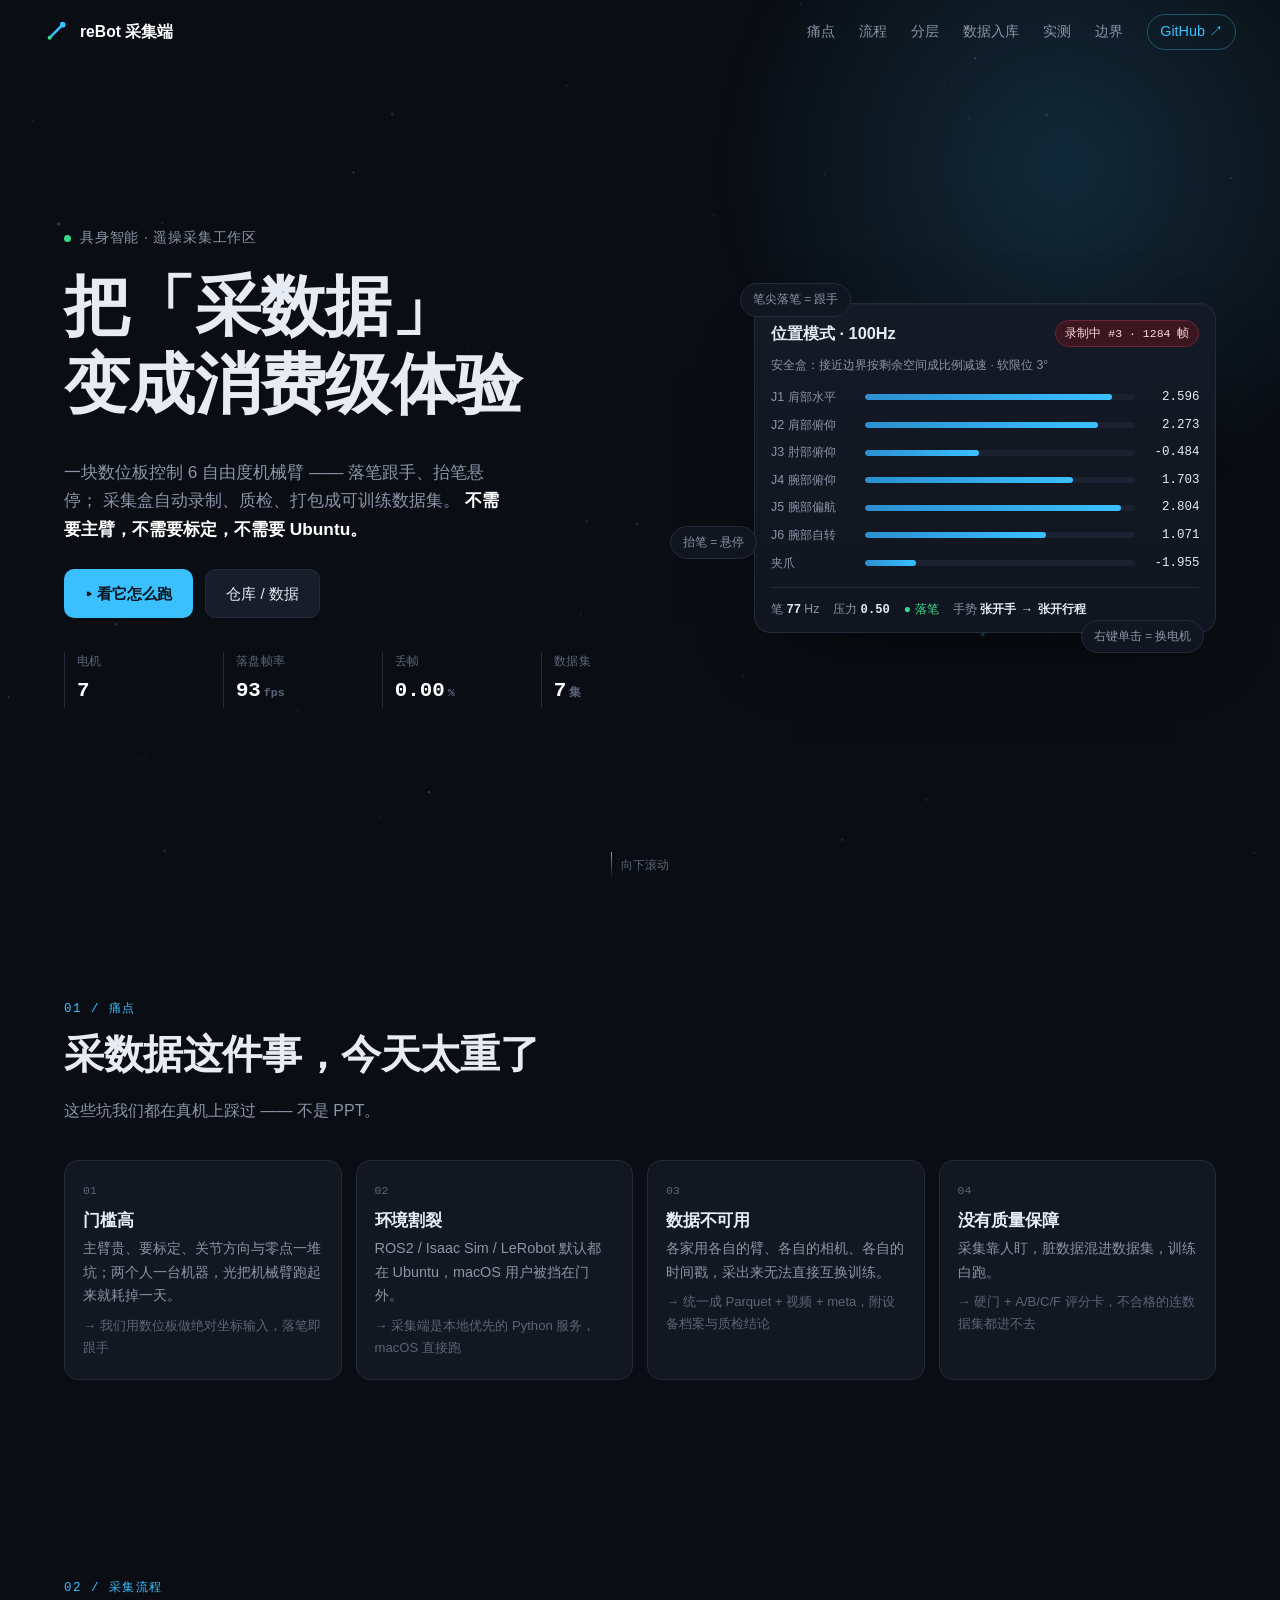
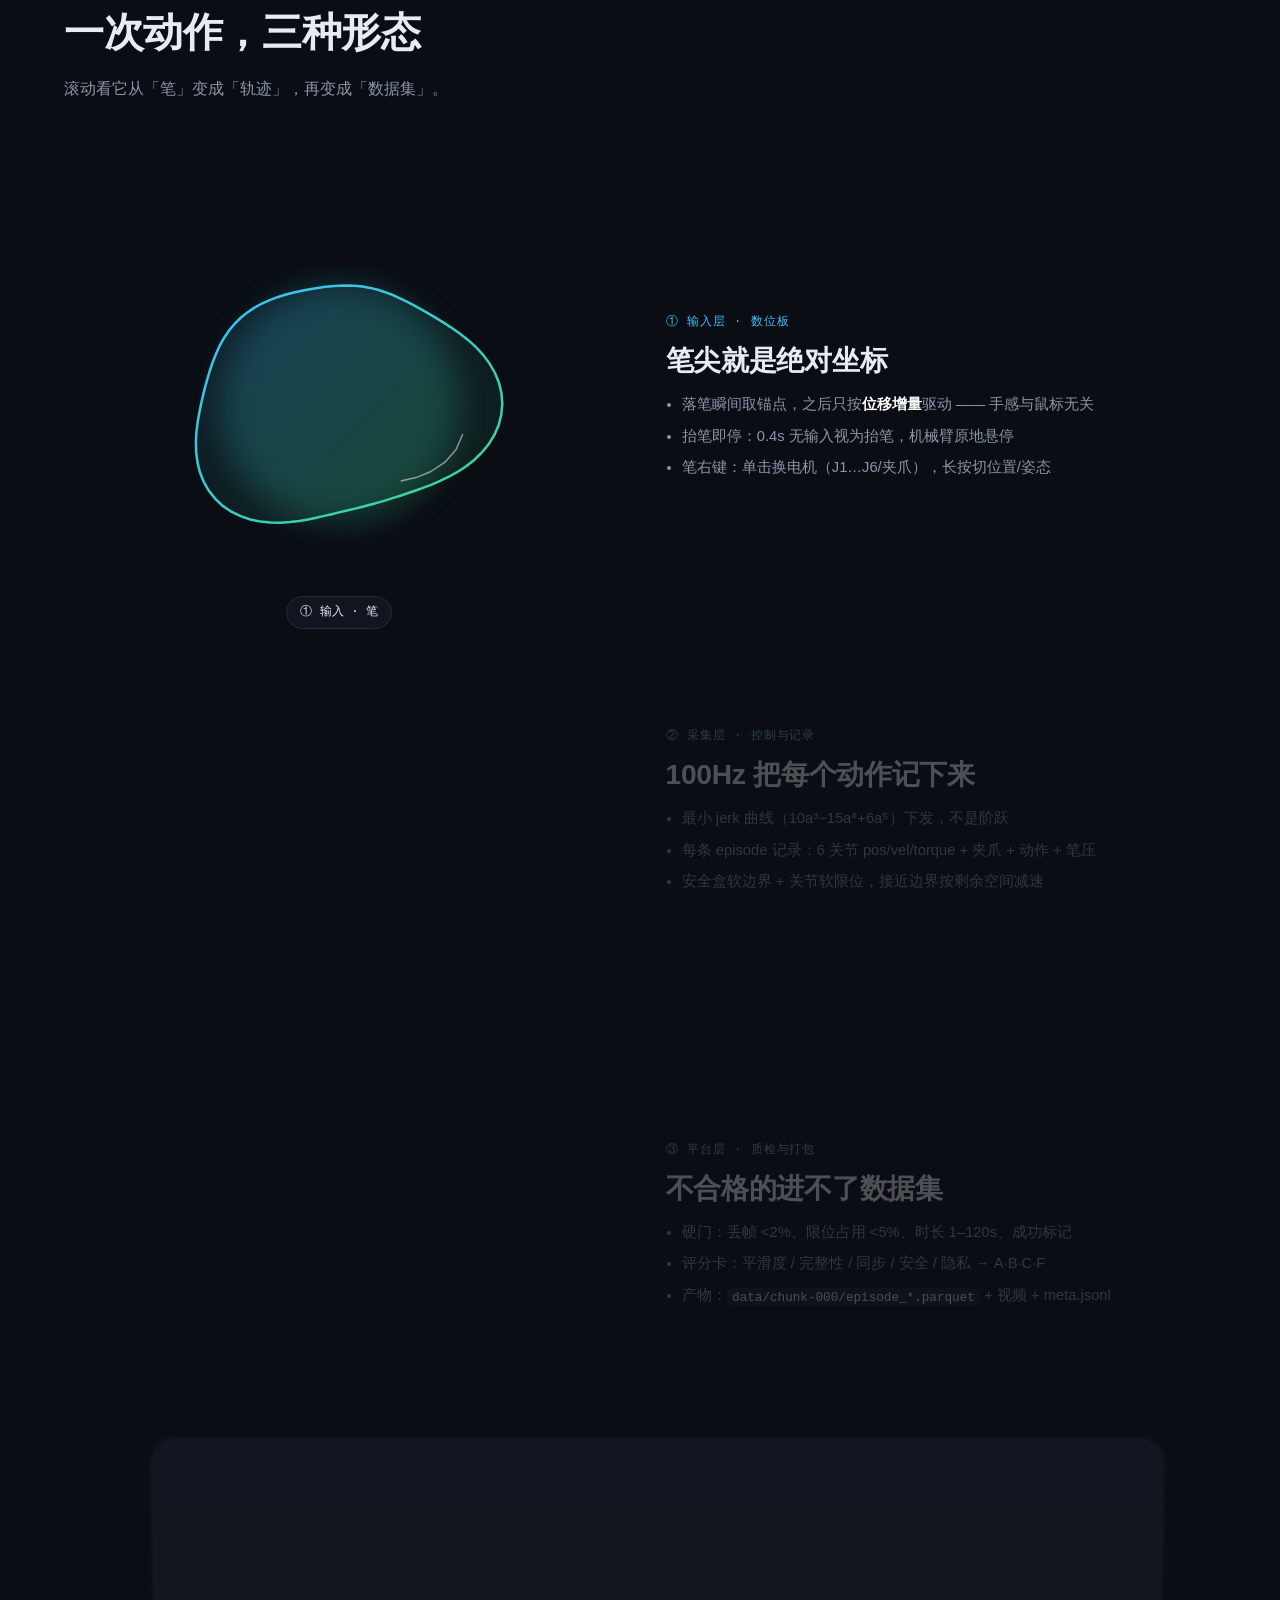
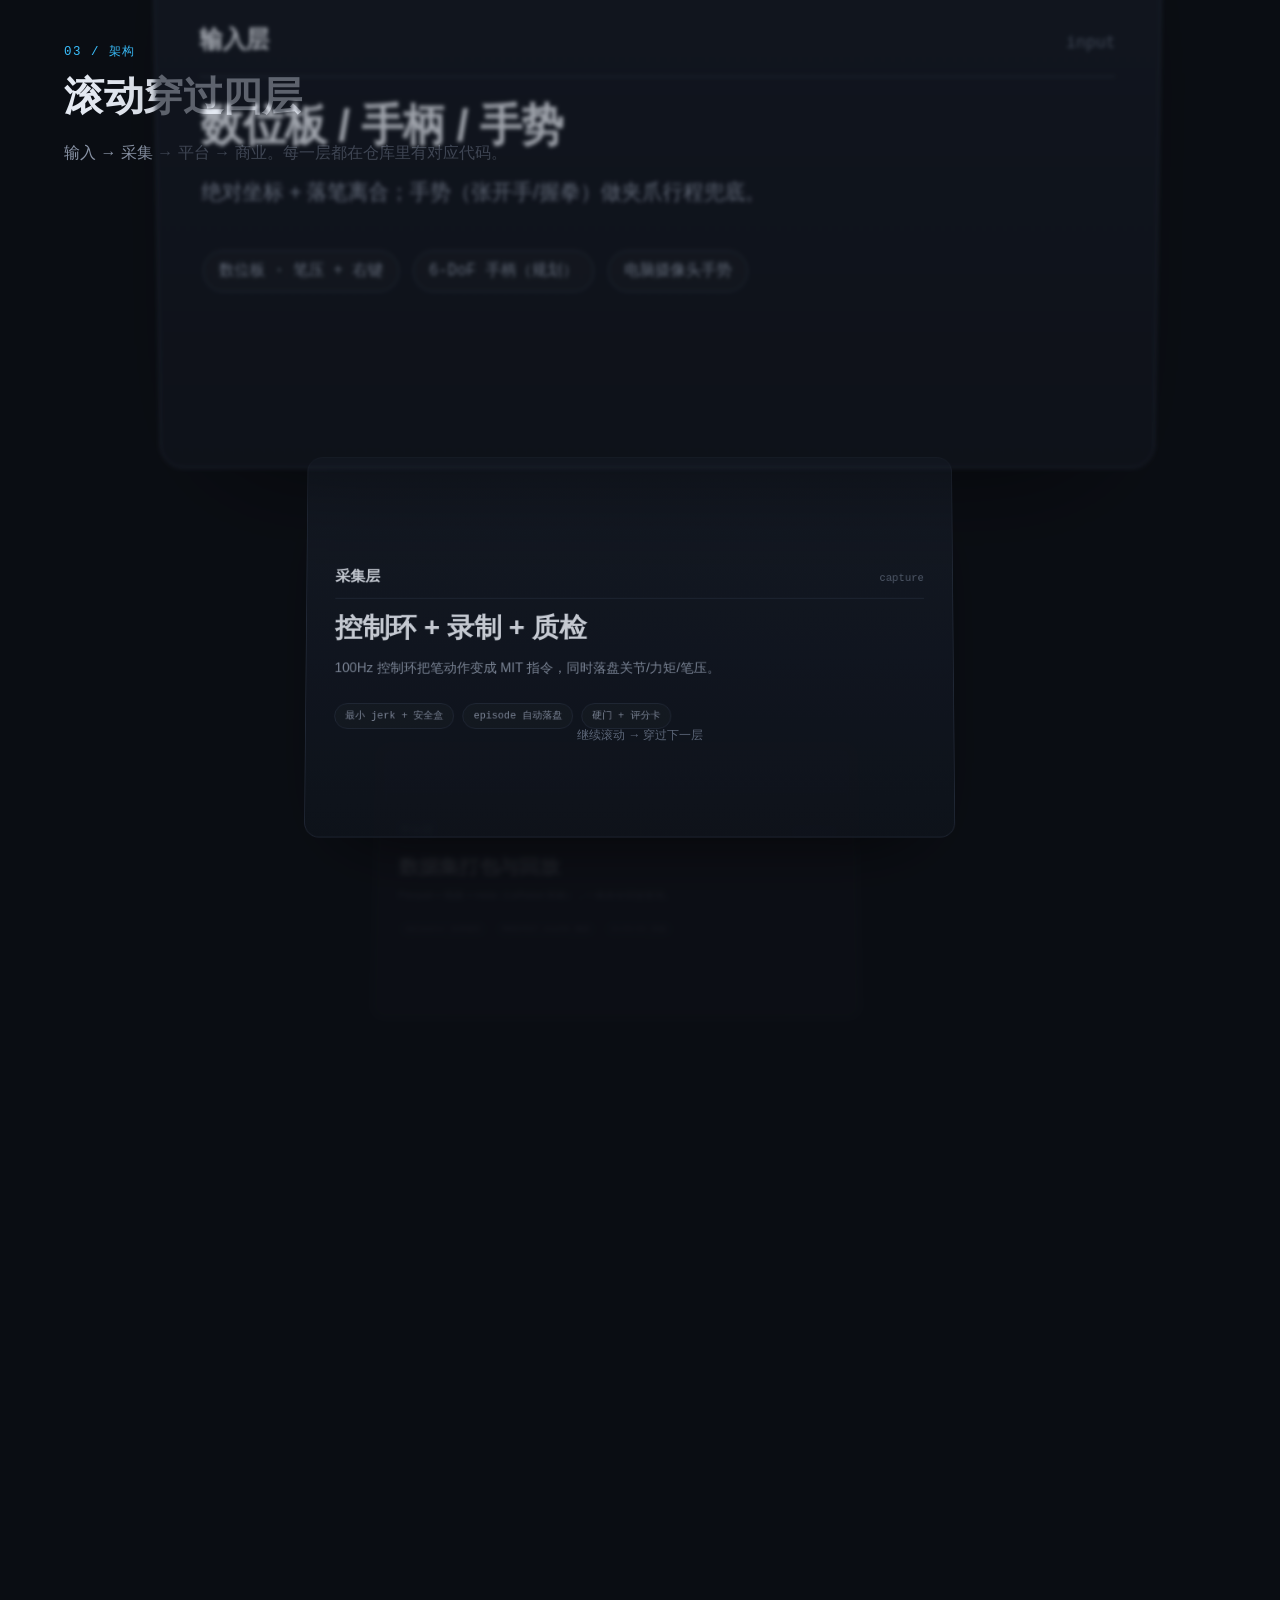
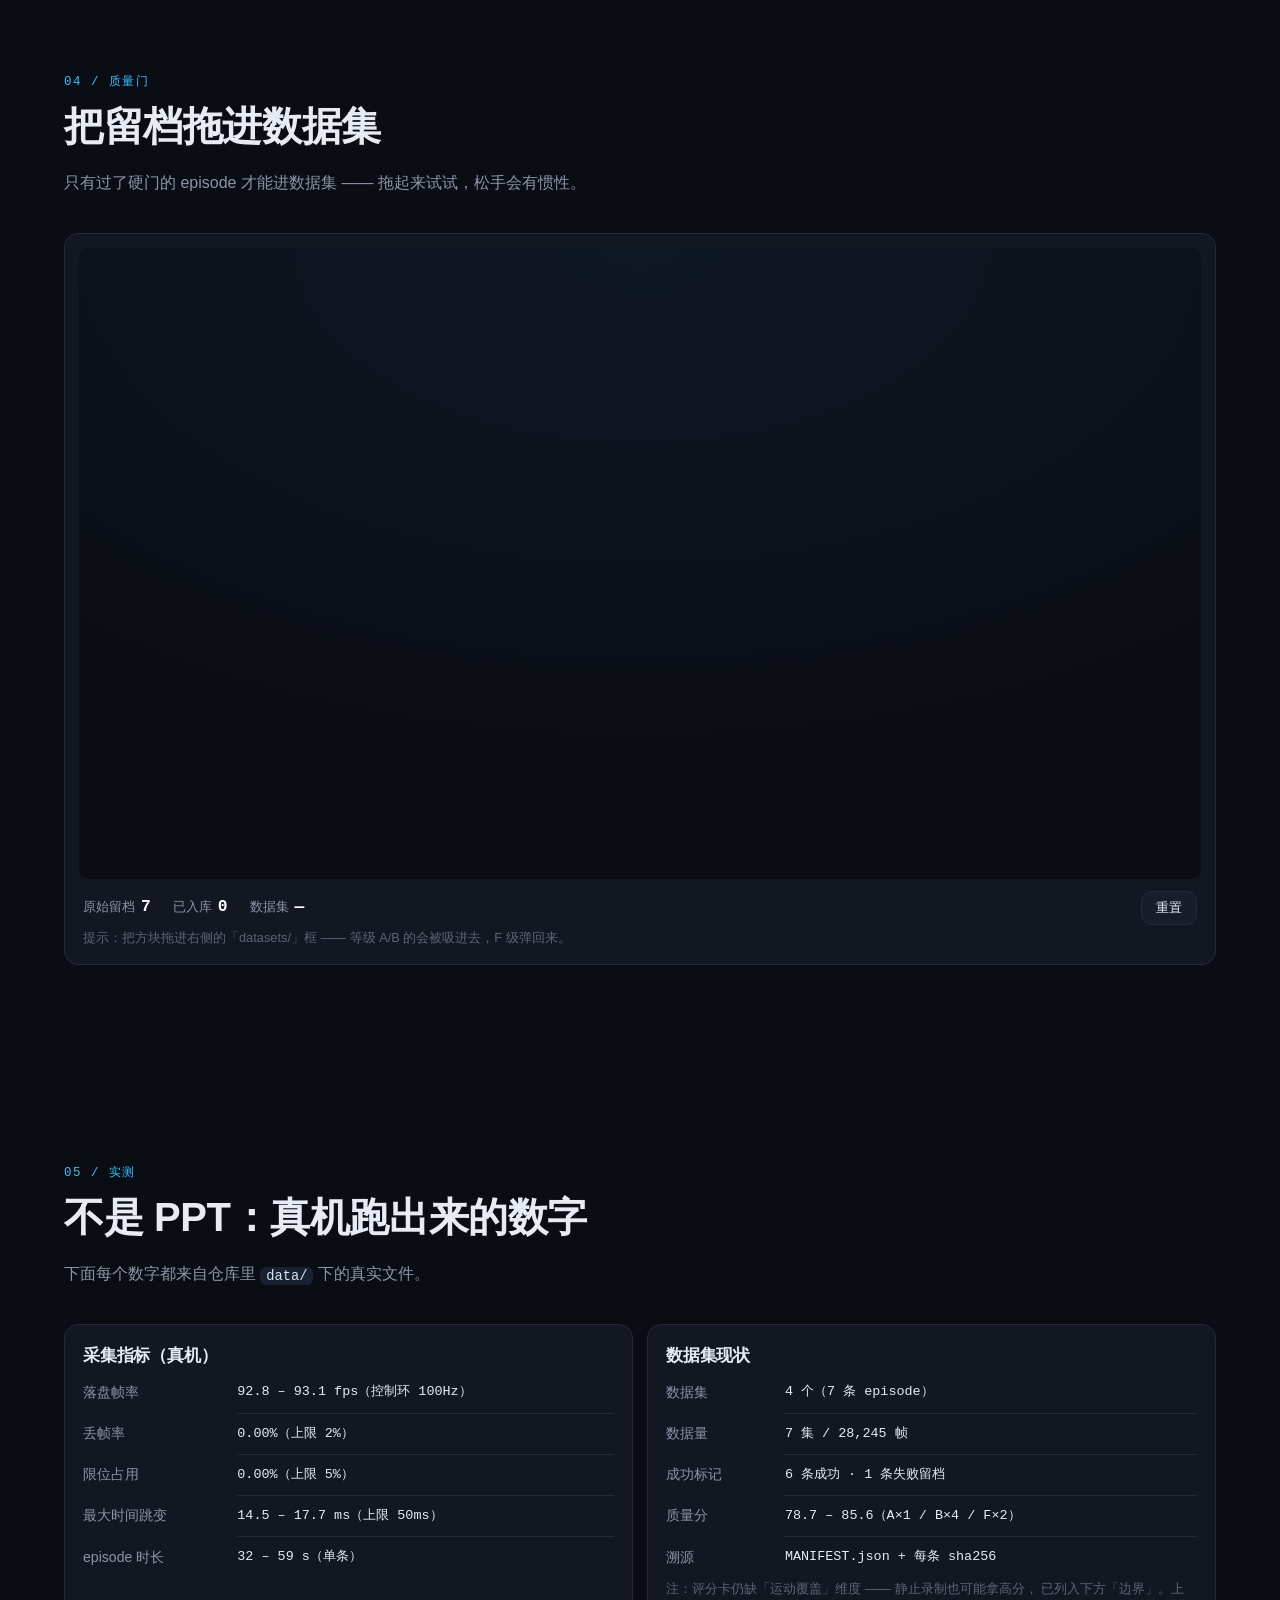
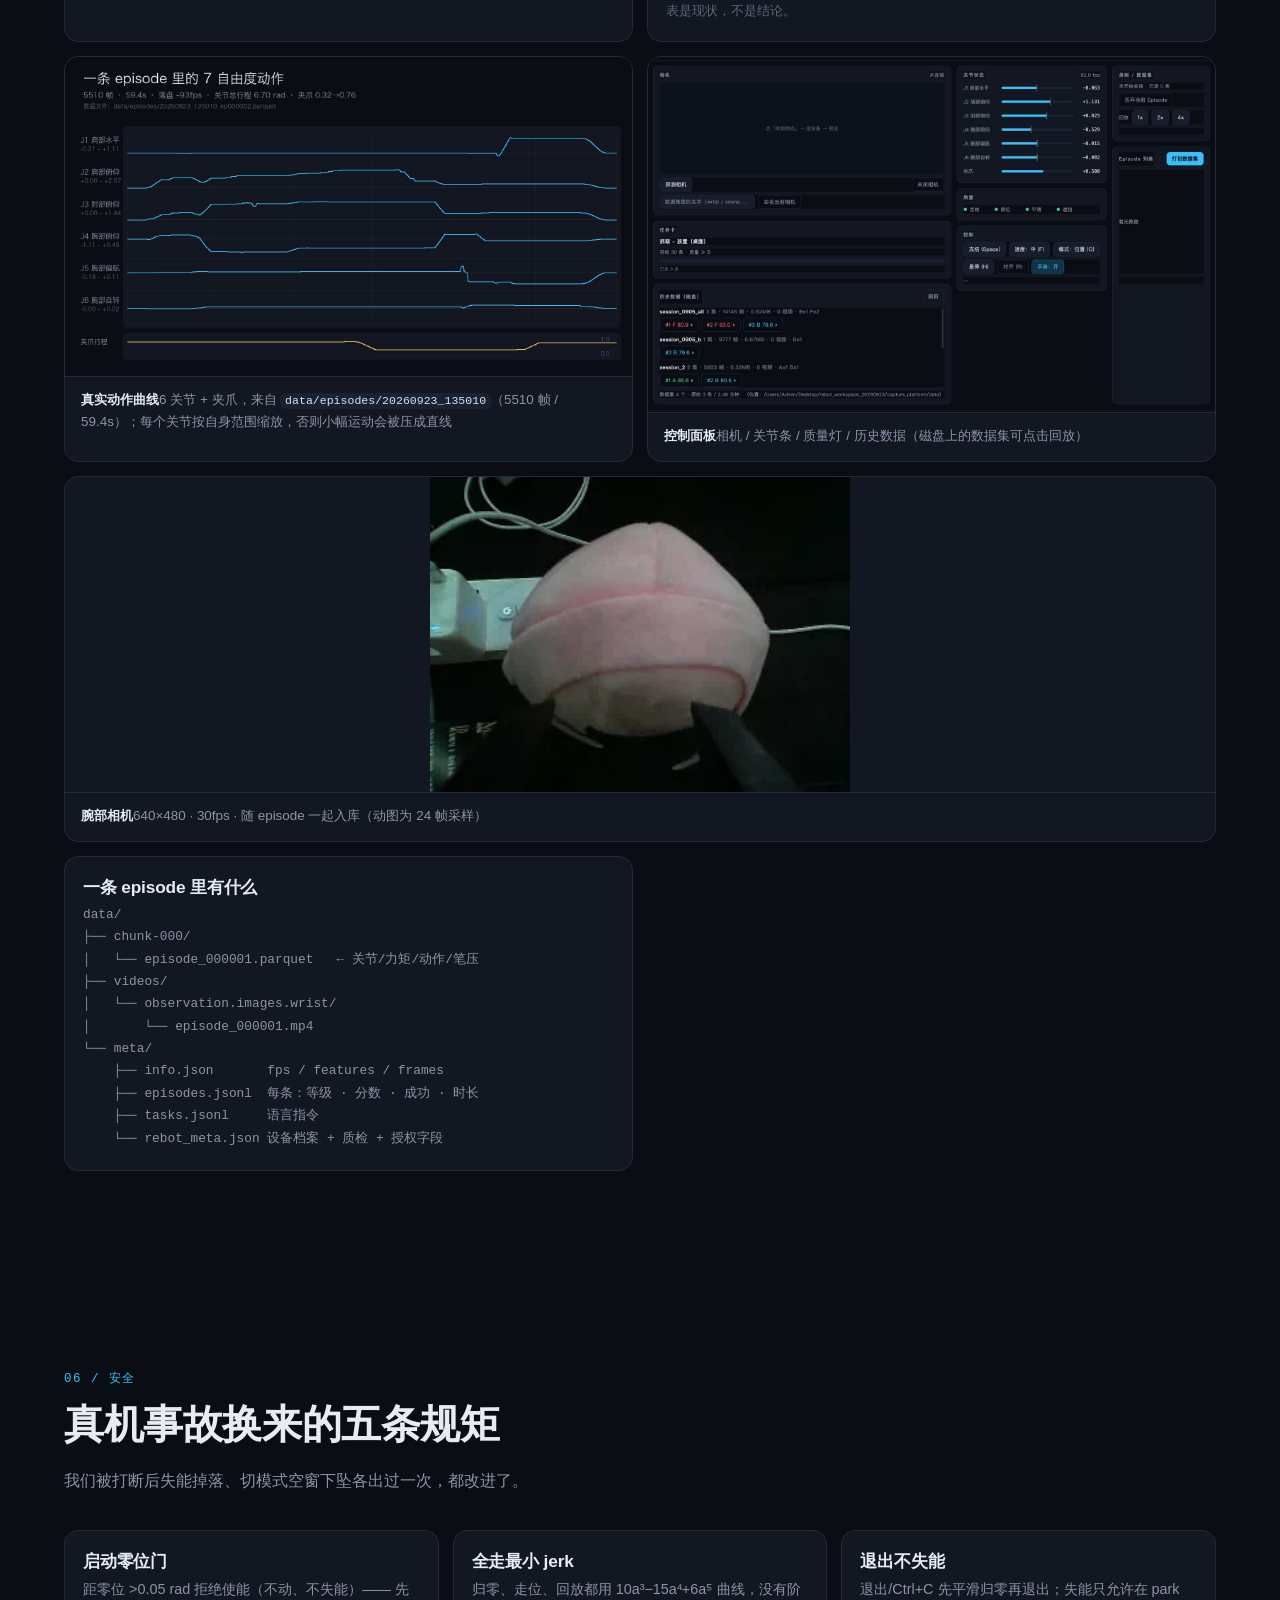
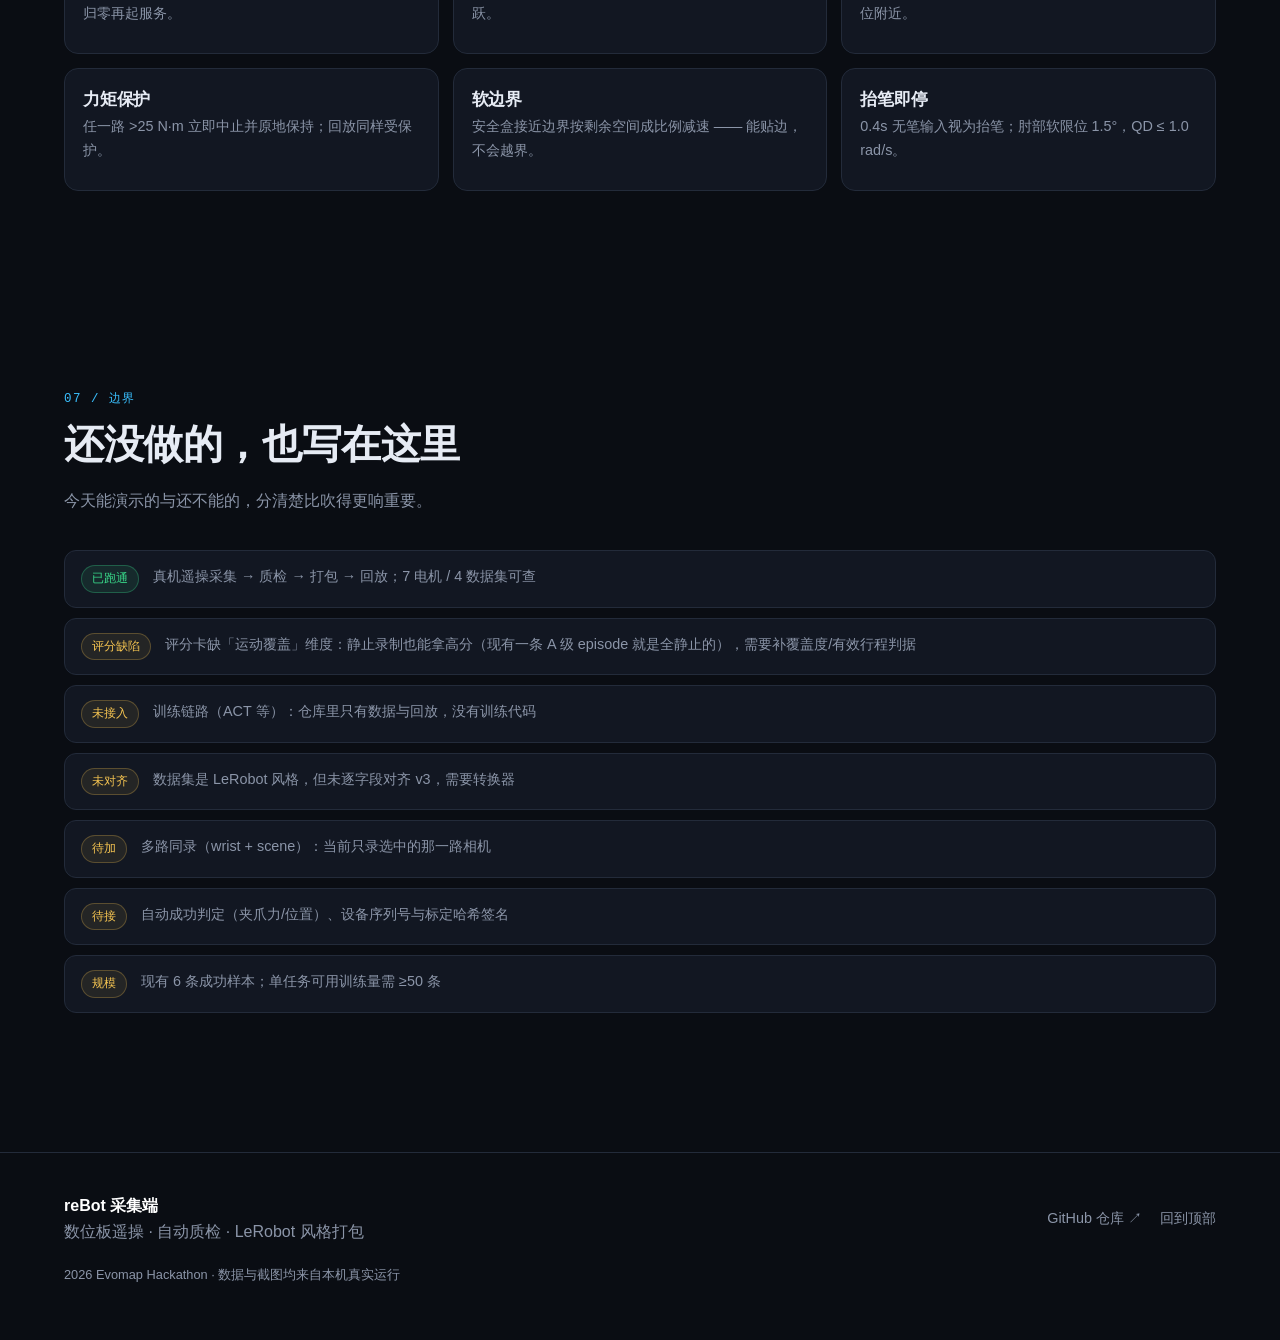
==== commit c509bae2: "feat(site): 真实动作曲线图 + 干净界面截图；按数据实况修正表述 数据实况核查（本次发现，站点与提交材料已按此修正）： - 评分卡缺「运动覆盖」维度：session_2 #1 全静止（6 " ====
--- a/site/index.html
+++ b/site/index.html
@@ -53,7 +53,7 @@
         <div><dt>电机</dt><dd><b data-count="7">0</b></dd></div>
         <div><dt>落盘帧率</dt><dd><b data-count="93">0</b><i>fps</i></dd></div>
         <div><dt>丢帧</dt><dd><b data-count="0" data-decimals="2">0</b><i>%</i></dd></div>
-        <div><dt>最佳等级</dt><dd><b>A</b><i>85.6</i></dd></div>
+        <div><dt>数据集</dt><dd><b data-count="7">0</b><i>集</i></dd></div>
       </dl>
     </div>
 
@@ -260,20 +260,22 @@
       <h3>数据集现状</h3>
       <table class="data-table">
         <tbody>
-          <tr><th>数据集</th><td>4 个（session_2 含 A 级）</td></tr>
-          <tr><th>episode</th><td>7 集 / 28,245 帧</td></tr>
+          <tr><th>数据集</th><td>4 个（7 条 episode）</td></tr>
+          <tr><th>数据量</th><td>7 集 / 28,245 帧</td></tr>
           <tr><th>成功标记</th><td>6 条成功 · 1 条失败留档</td></tr>
-          <tr><th>最佳质量分</th><td><b class="hl">85.6 · A 级</b>（session_2 #1）</td></tr>
+          <tr><th>质量分</th><td>78.7 – 85.6（A×1 / B×4 / F×2）</td></tr>
           <tr><th>溯源</th><td>MANIFEST.json + 每条 sha256</td></tr>
         </tbody>
       </table>
+      <p class="card-foot">注：评分卡仍缺「运动覆盖」维度 —— 静止录制也可能拿高分，
+        已列入下方「边界」。上表是现状，不是结论。</p>
     </div>
   </div>
 
   <div class="grid grid-2 shots">
     <figure class="shot reveal">
-      <img src="assets/gui_teleop.jpg" alt="遥操作界面：整屏画板 + 四角 HUD" loading="lazy" />
-      <figcaption><b>遥操作界面</b>整屏画板 + 四角 HUD：模式/冻结/速度、两路相机、电机选择、录制状态</figcaption>
+      <img src="assets/traj.jpg" alt="一条真实 episode 的 7 自由度动作曲线" loading="lazy" />
+      <figcaption><b>真实动作曲线</b>6 关节 + 夹爪，来自 <code>data/episodes/20260923_135010</code>（5510 帧 / 59.4s）；每个关节按自身范围缩放，否则小幅运动会被压成直线</figcaption>
     </figure>
     <figure class="shot reveal">
       <img src="assets/gui_panel.jpg" alt="控制面板：相机、关节、质量、历史数据" loading="lazy" />
@@ -329,6 +331,7 @@
   </div>
   <div class="limits">
     <div class="limit reveal"><span class="tag tag-do">已跑通</span><p>真机遥操采集 → 质检 → 打包 → 回放；7 电机 / 4 数据集可查</p></div>
+    <div class="limit reveal"><span class="tag tag-todo">评分缺陷</span><p>评分卡缺「运动覆盖」维度：静止录制也能拿高分（现有一条 A 级 episode 就是全静止的），需要补覆盖度/有效行程判据</p></div>
     <div class="limit reveal"><span class="tag tag-todo">未接入</span><p>训练链路（ACT 等）：仓库里只有数据与回放，没有训练代码</p></div>
     <div class="limit reveal"><span class="tag tag-todo">未对齐</span><p>数据集是 LeRobot 风格，但未逐字段对齐 v3，需要转换器</p></div>
     <div class="limit reveal"><span class="tag tag-todo">待加</span><p>多路同录（wrist + scene）：当前只录选中的那一路相机</p></div>
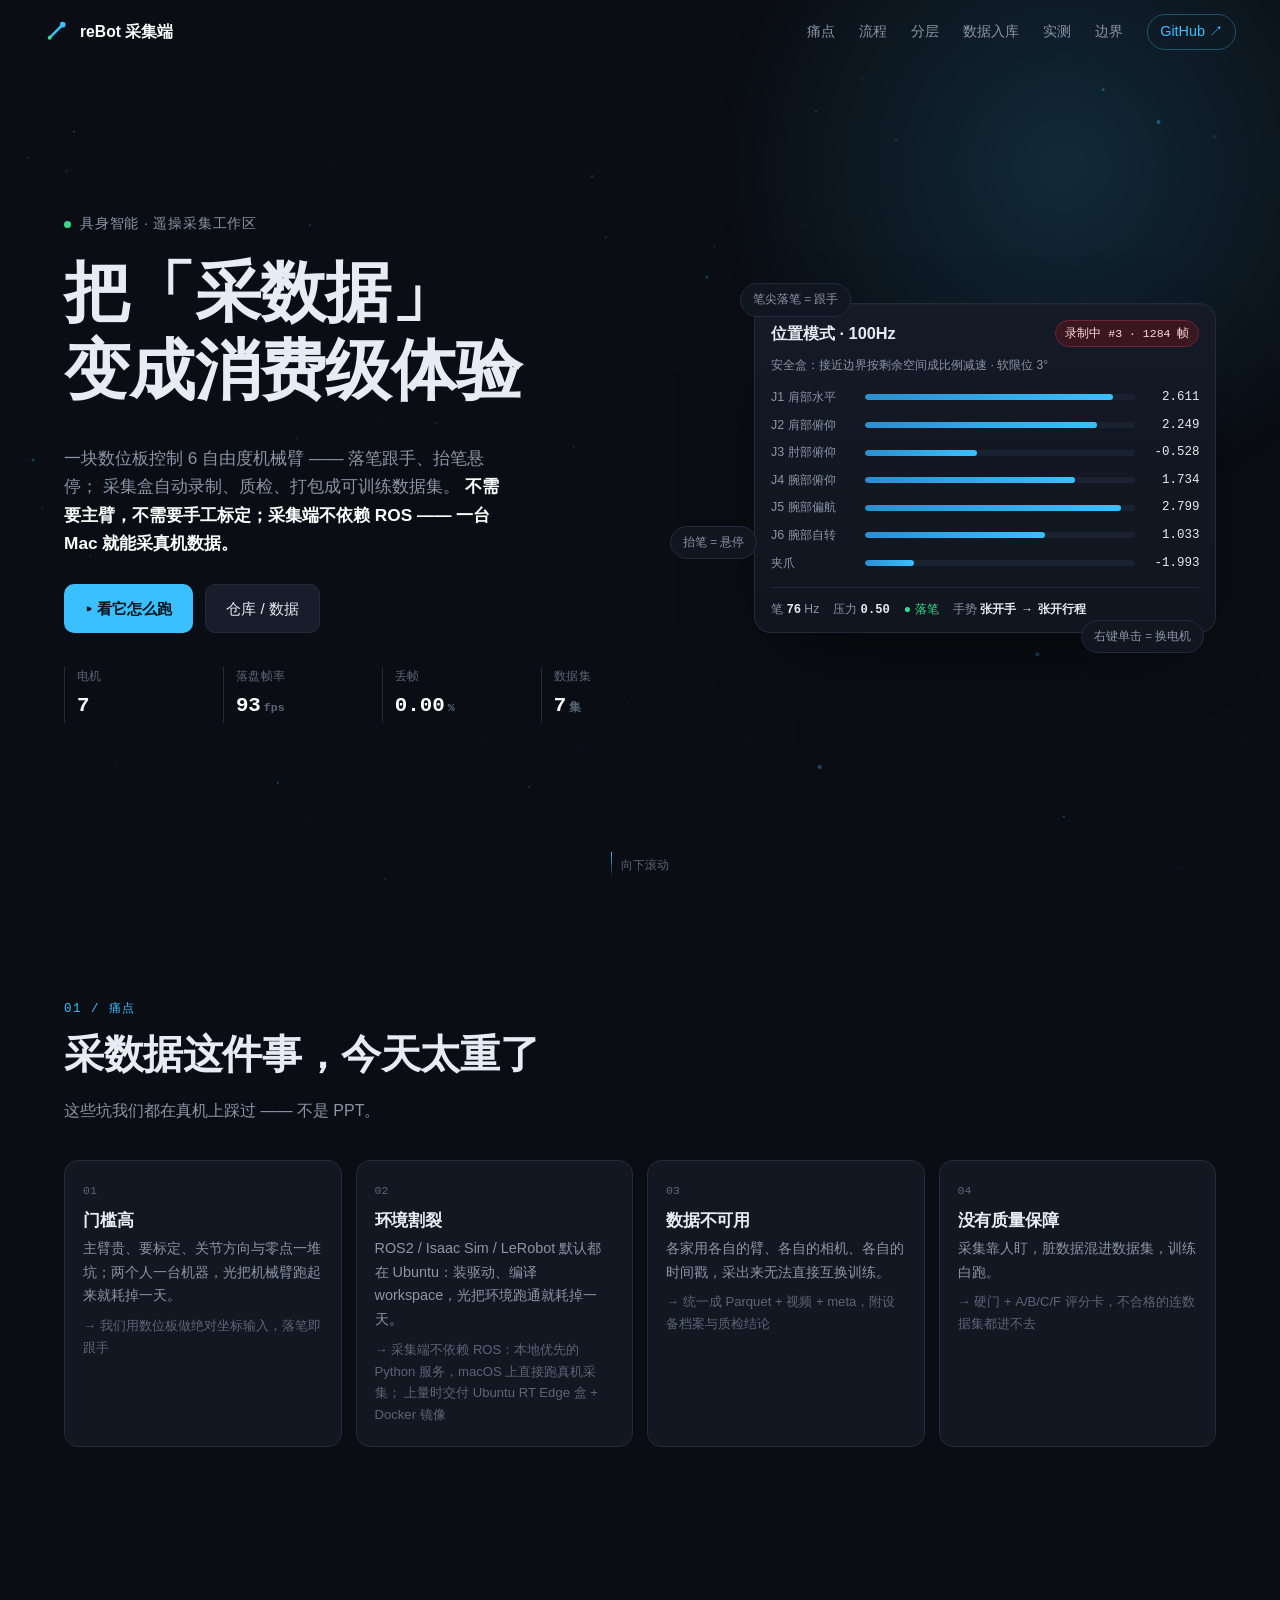
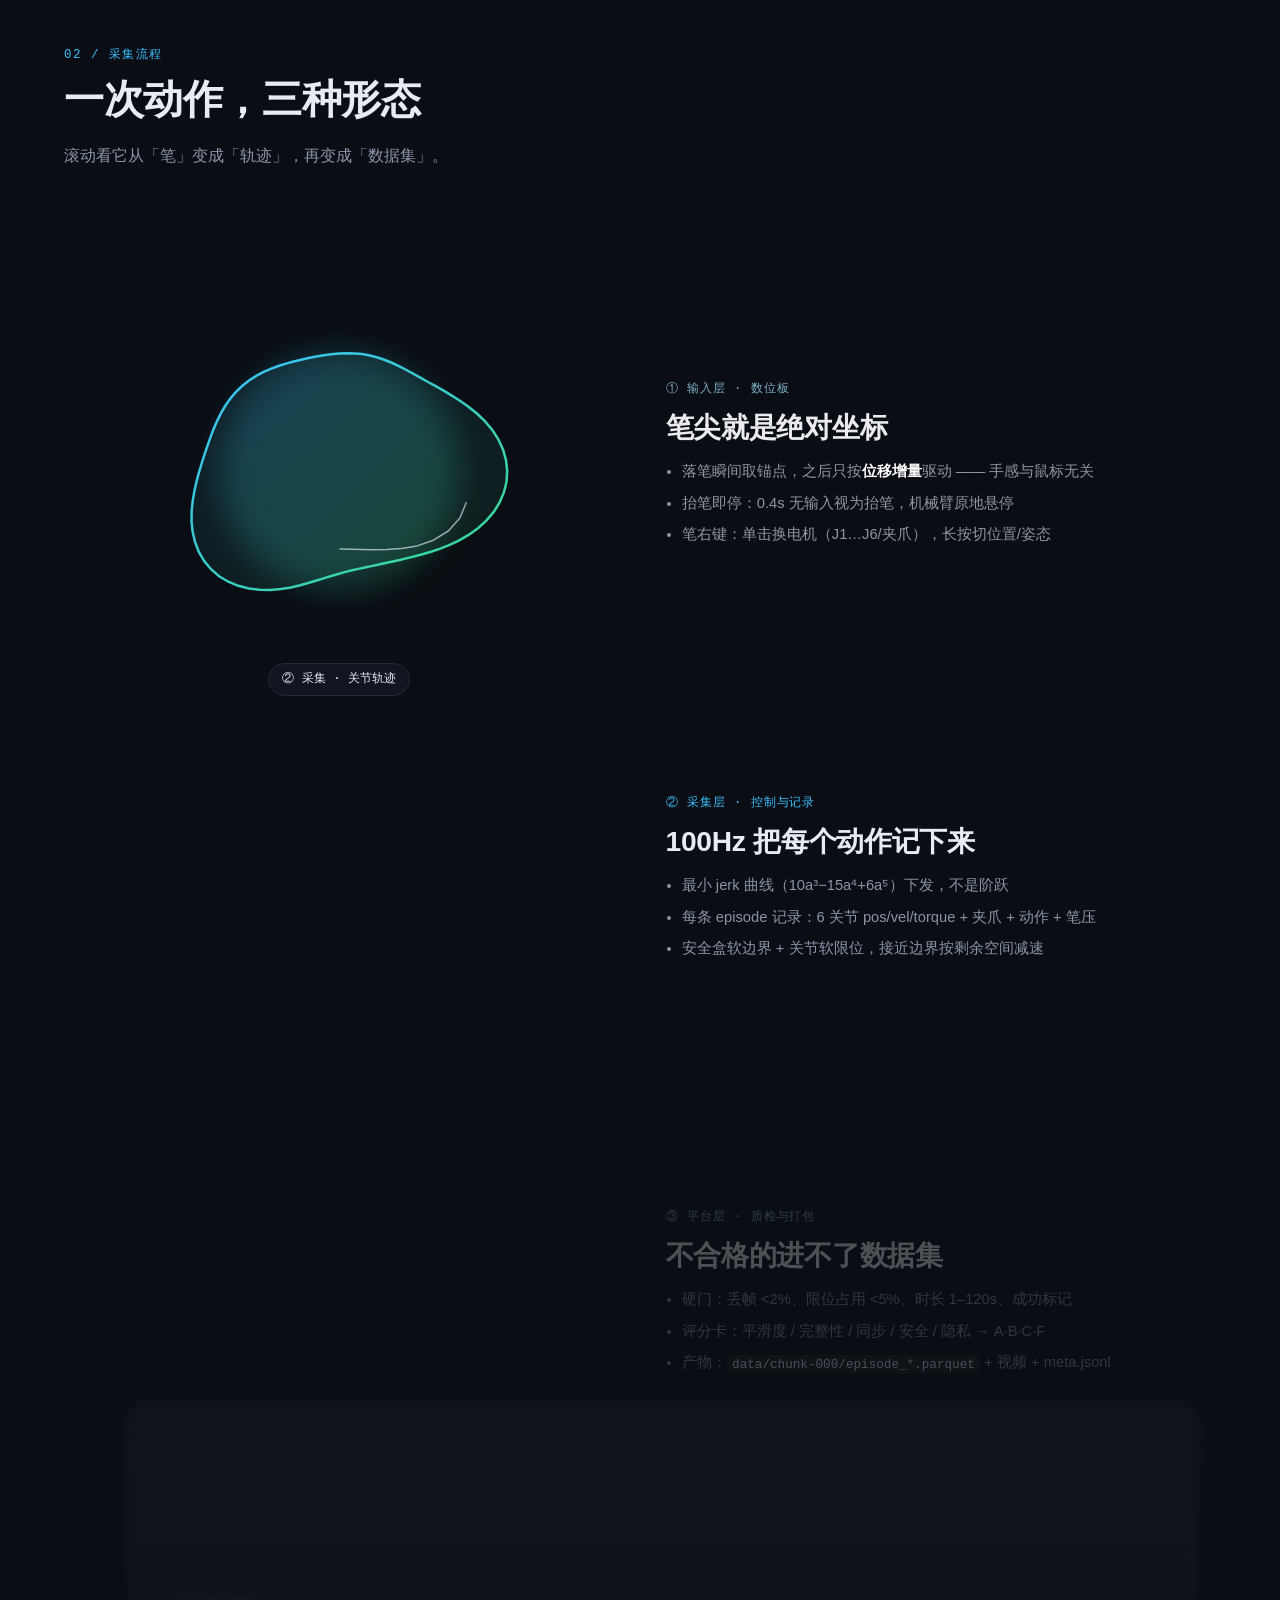
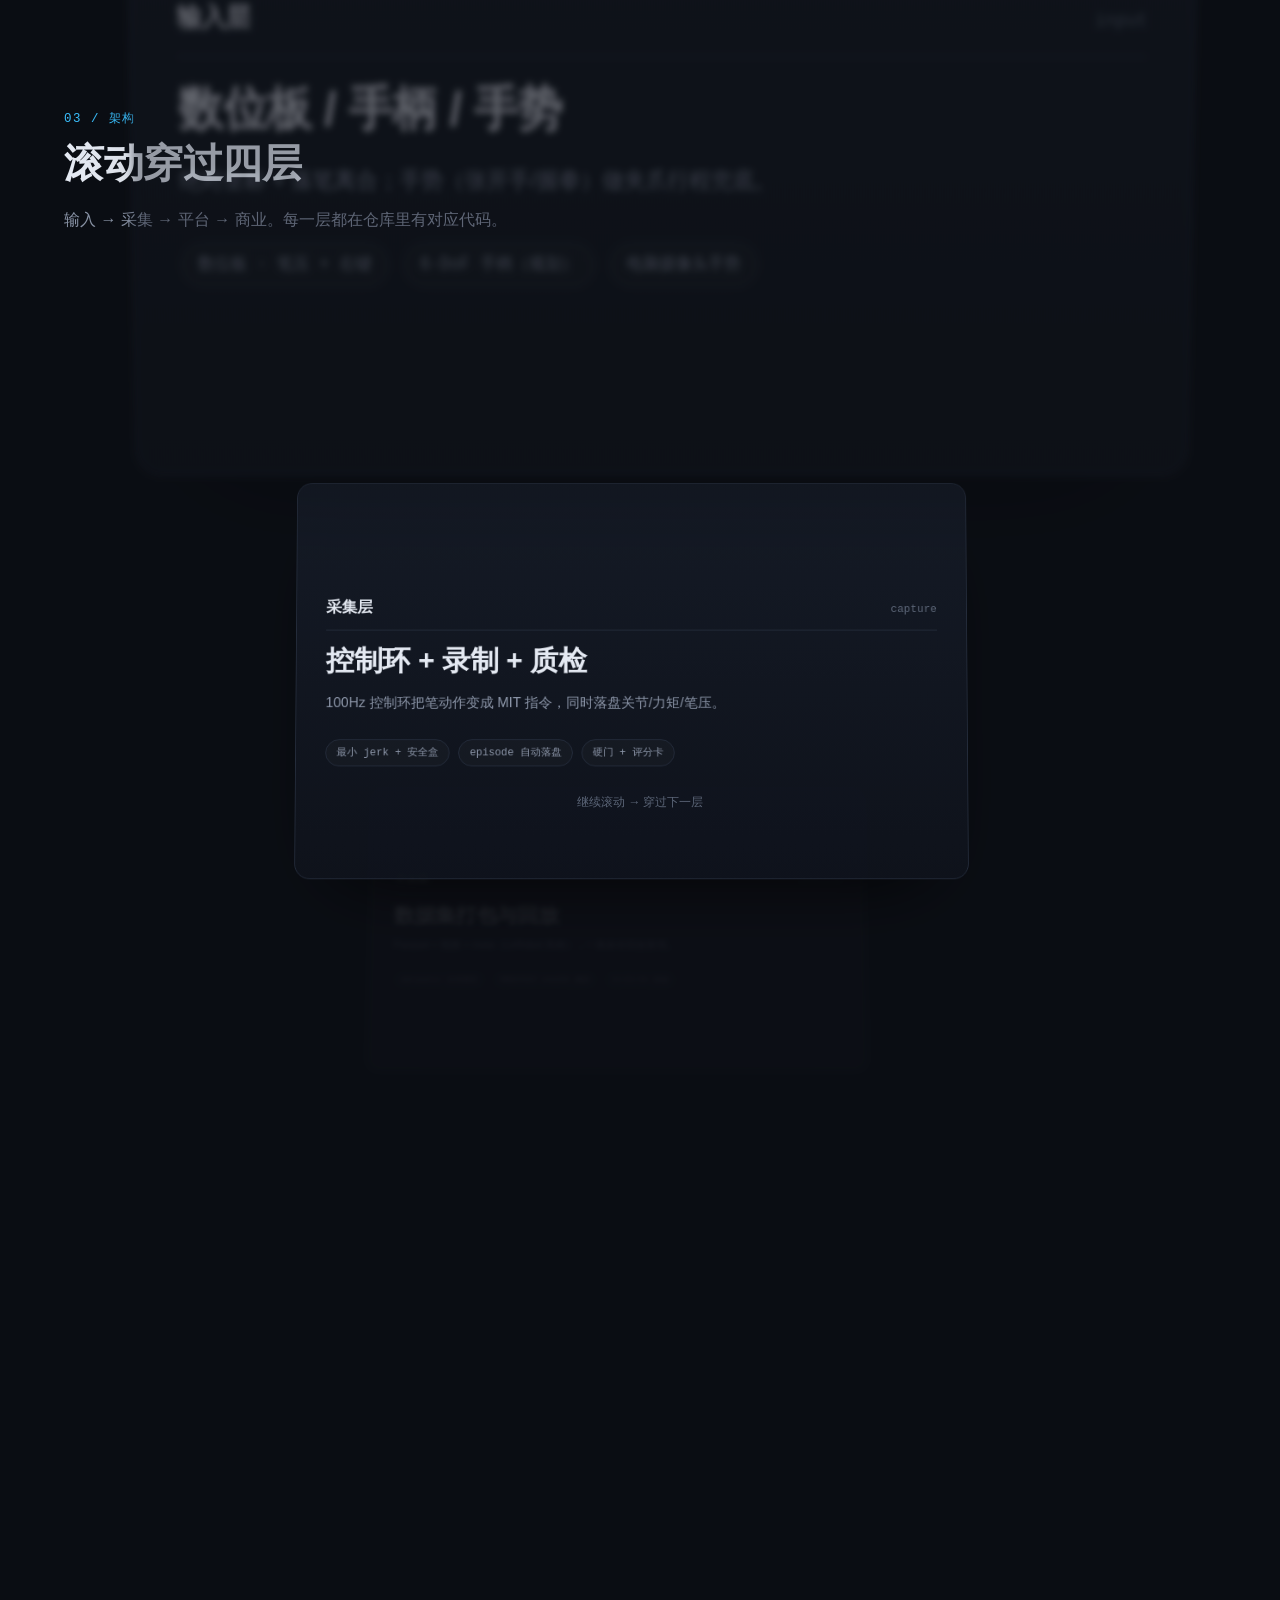
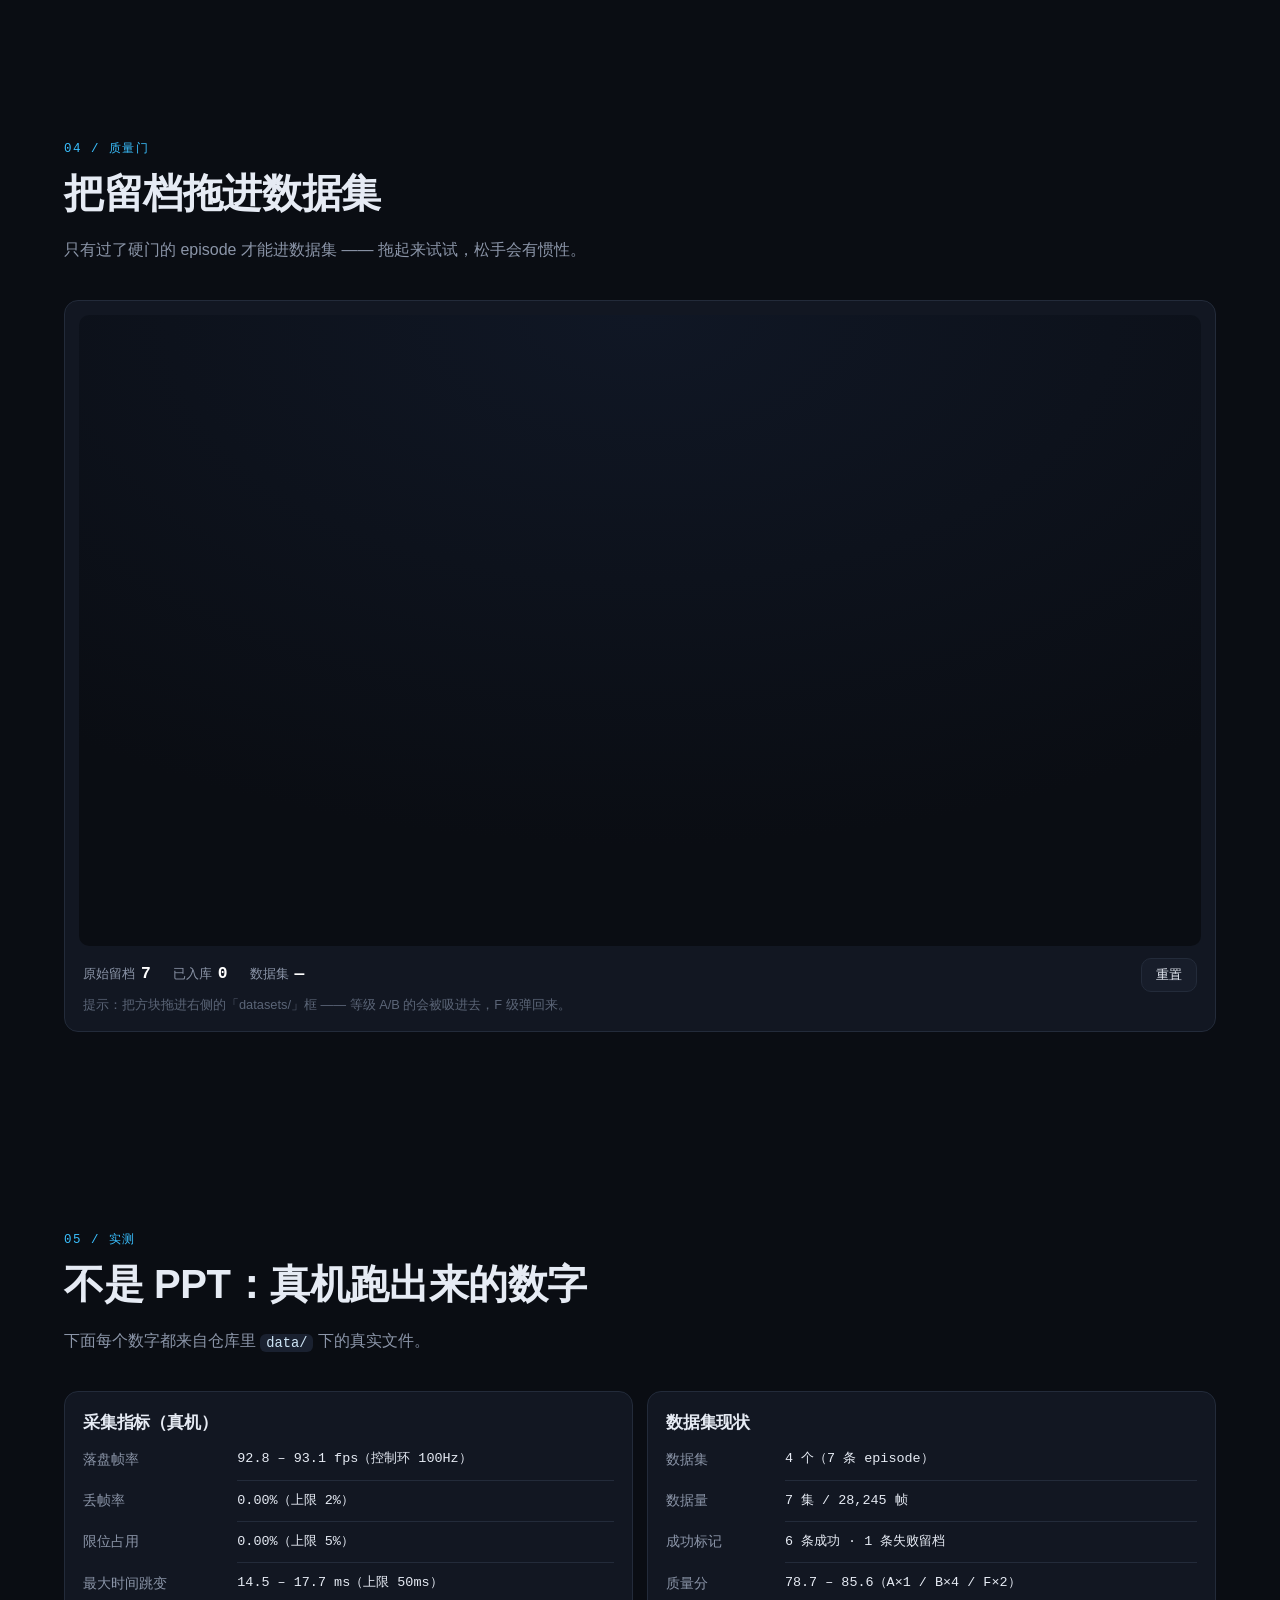
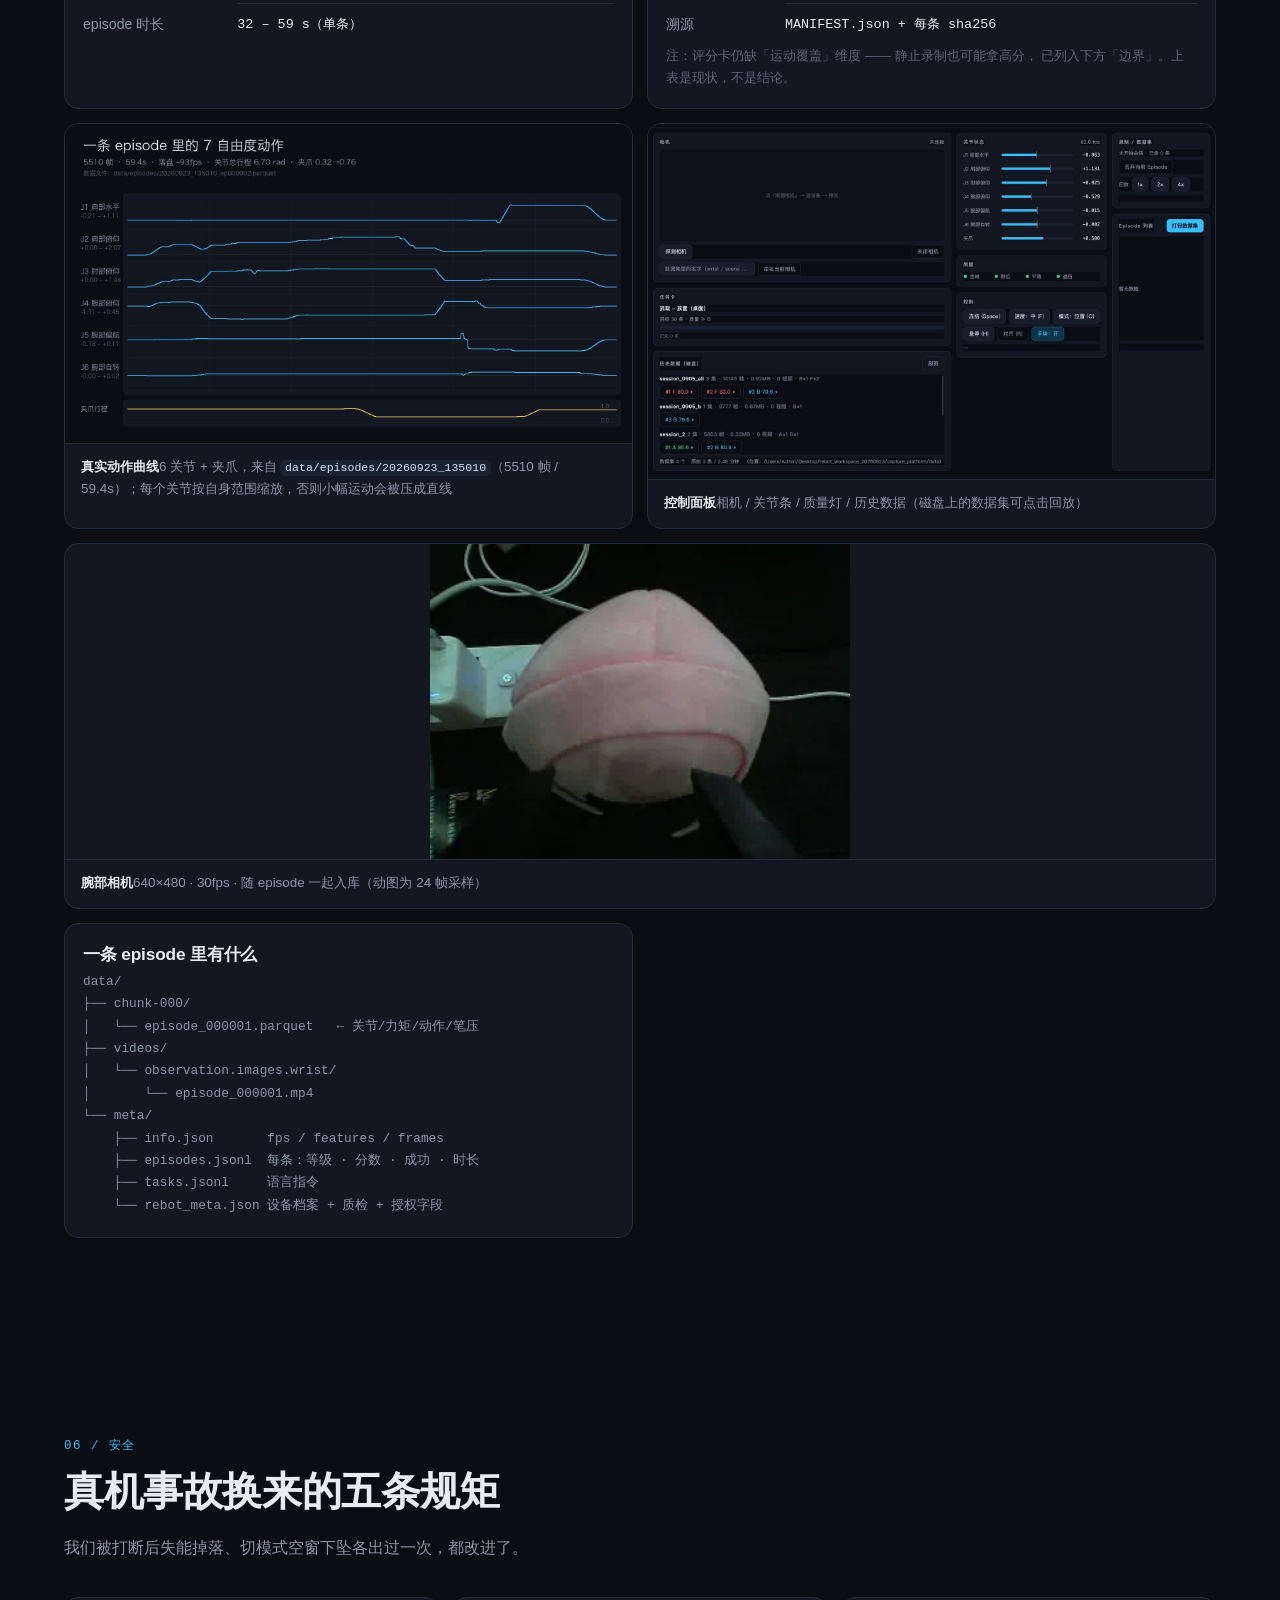
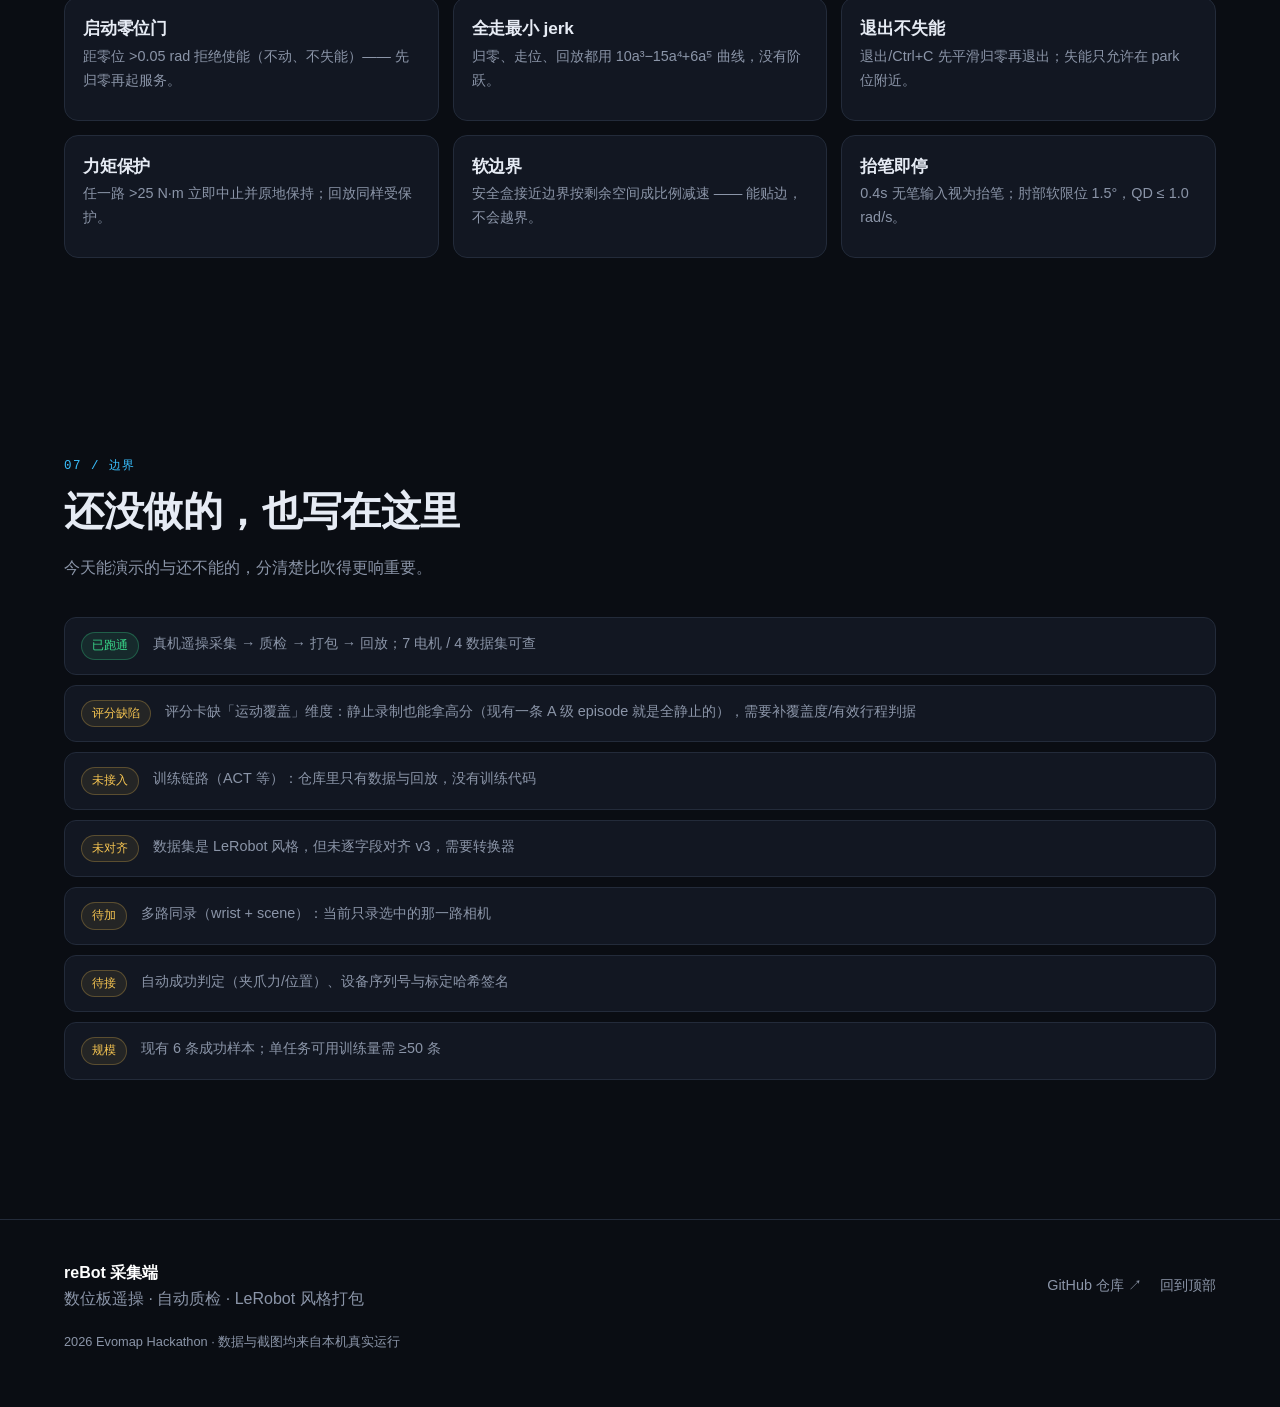
==== commit 80872560: "fix(site): 删掉"不需要 Ubuntu"这类站不住的绝对化表述 - hero 改为：不需要主臂 / 不需要手工标定 / 采集端不依赖 ROS —— 一台 Mac 就能采真机数据 - 痛点卡片" ====
--- a/site/index.html
+++ b/site/index.html
@@ -43,7 +43,7 @@
       <p class="lede">
         一块数位板控制 6 自由度机械臂 —— 落笔跟手、抬笔悬停；
         采集盒自动录制、质检、打包成可训练数据集。
-        <strong>不需要主臂，不需要标定，不需要 Ubuntu。</strong>
+        <strong>不需要主臂，不需要手工标定；采集端不依赖 ROS —— 一台 Mac 就能采真机数据。</strong>
       </p>
       <div class="cta-row">
         <a class="btn btn-primary" href="#pipeline">▸ 看它怎么跑</a>
@@ -99,8 +99,9 @@
     <article class="card tilt reveal" data-spot>
       <span class="card-num">02</span>
       <h3>环境割裂</h3>
-      <p>ROS2 / Isaac Sim / LeRobot 默认都在 Ubuntu，macOS 用户被挡在门外。</p>
-      <p class="card-foot">→ 采集端是本地优先的 Python 服务，macOS 直接跑</p>
+      <p>ROS2 / Isaac Sim / LeRobot 默认都在 Ubuntu：装驱动、编译 workspace，光把环境跑通就耗掉一天。</p>
+      <p class="card-foot">→ 采集端不依赖 ROS：本地优先的 Python 服务，macOS 上直接跑真机采集；
+        上量时交付 Ubuntu RT Edge 盒 + Docker 镜像</p>
     </article>
     <article class="card tilt reveal" data-spot>
       <span class="card-num">03</span>
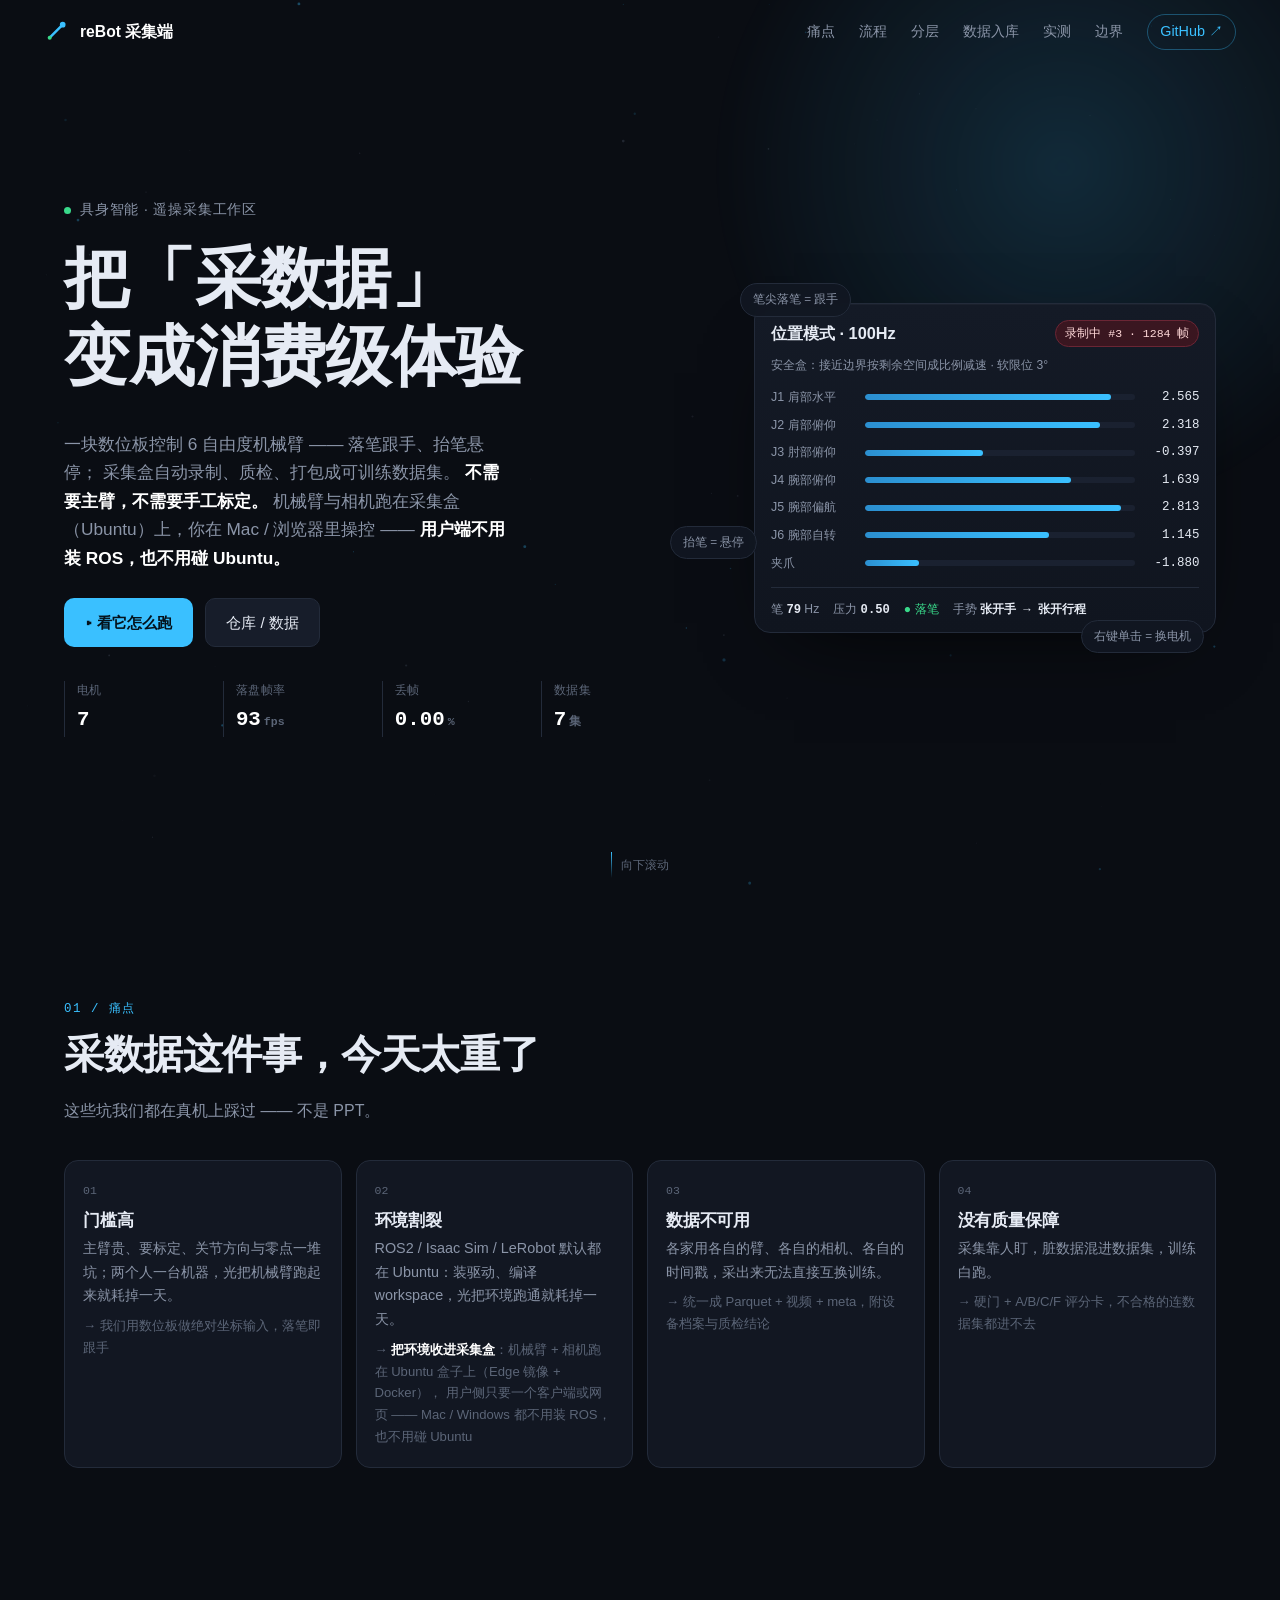
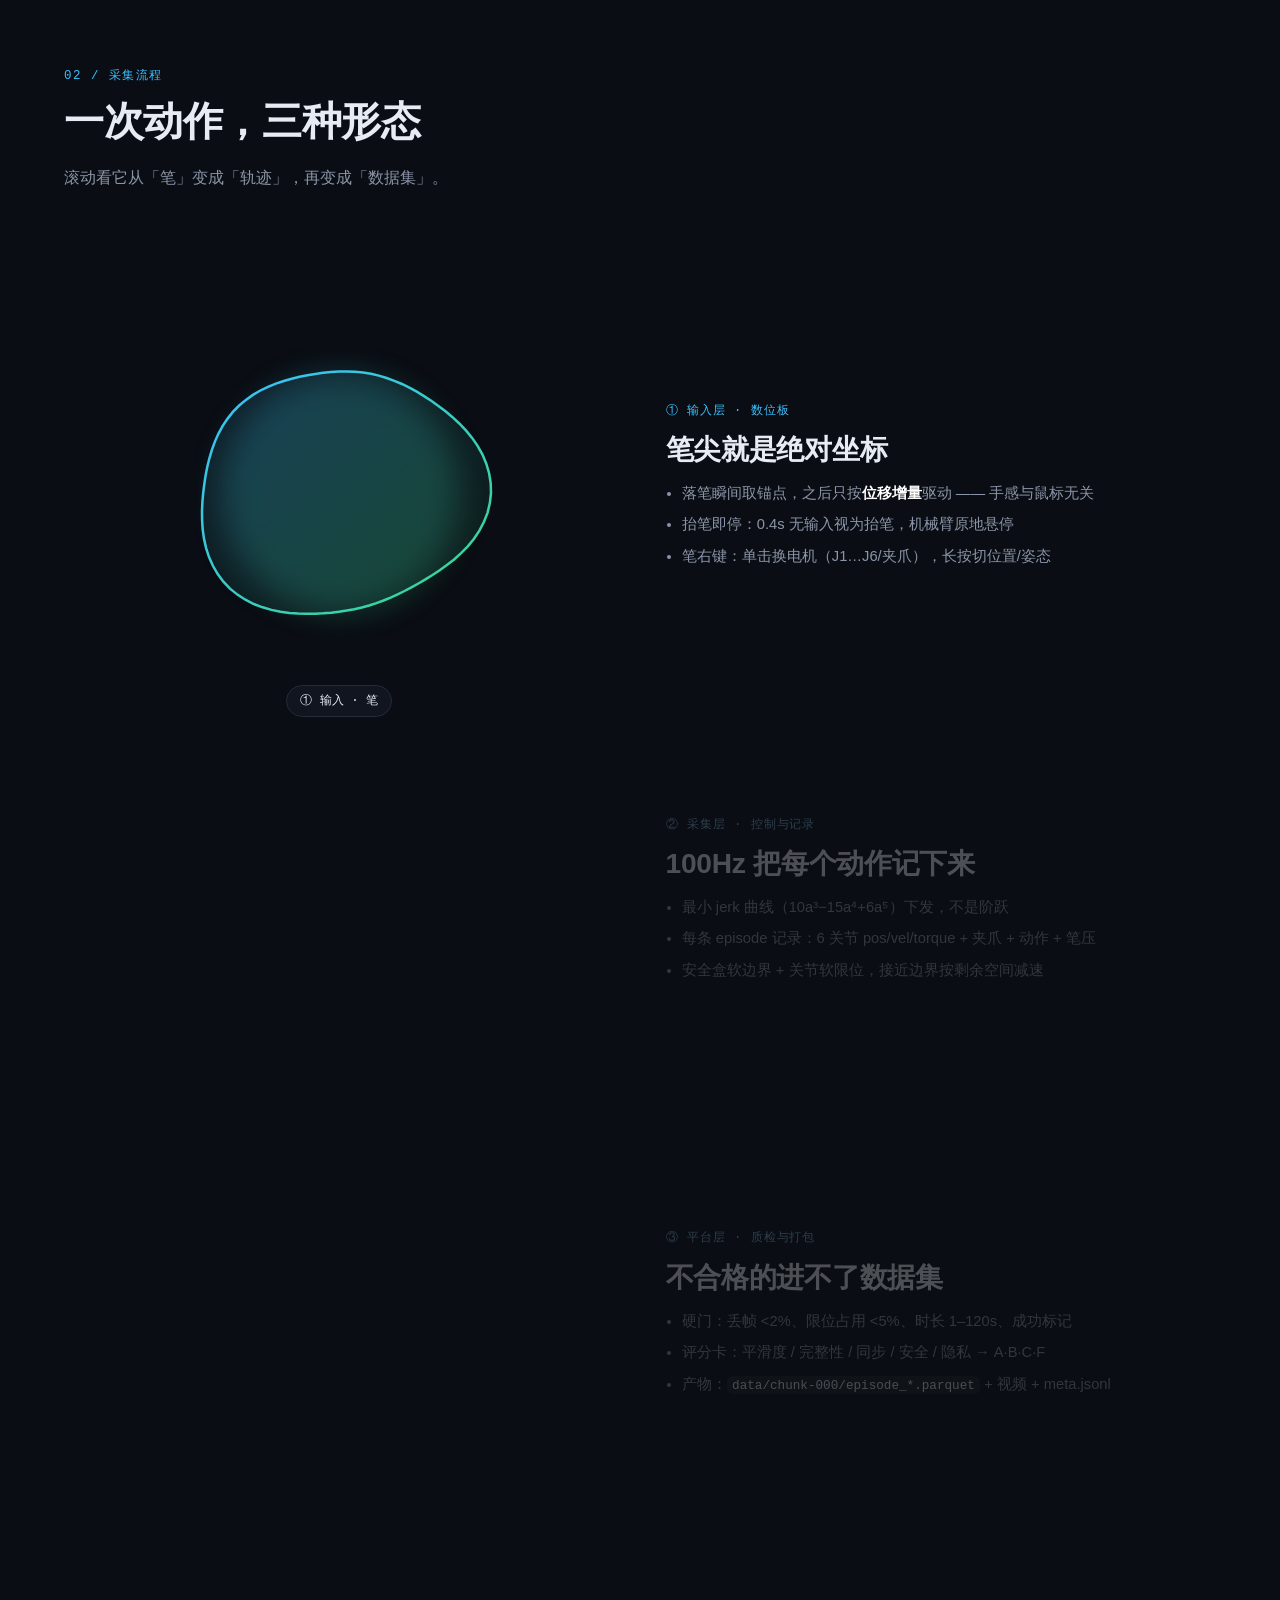
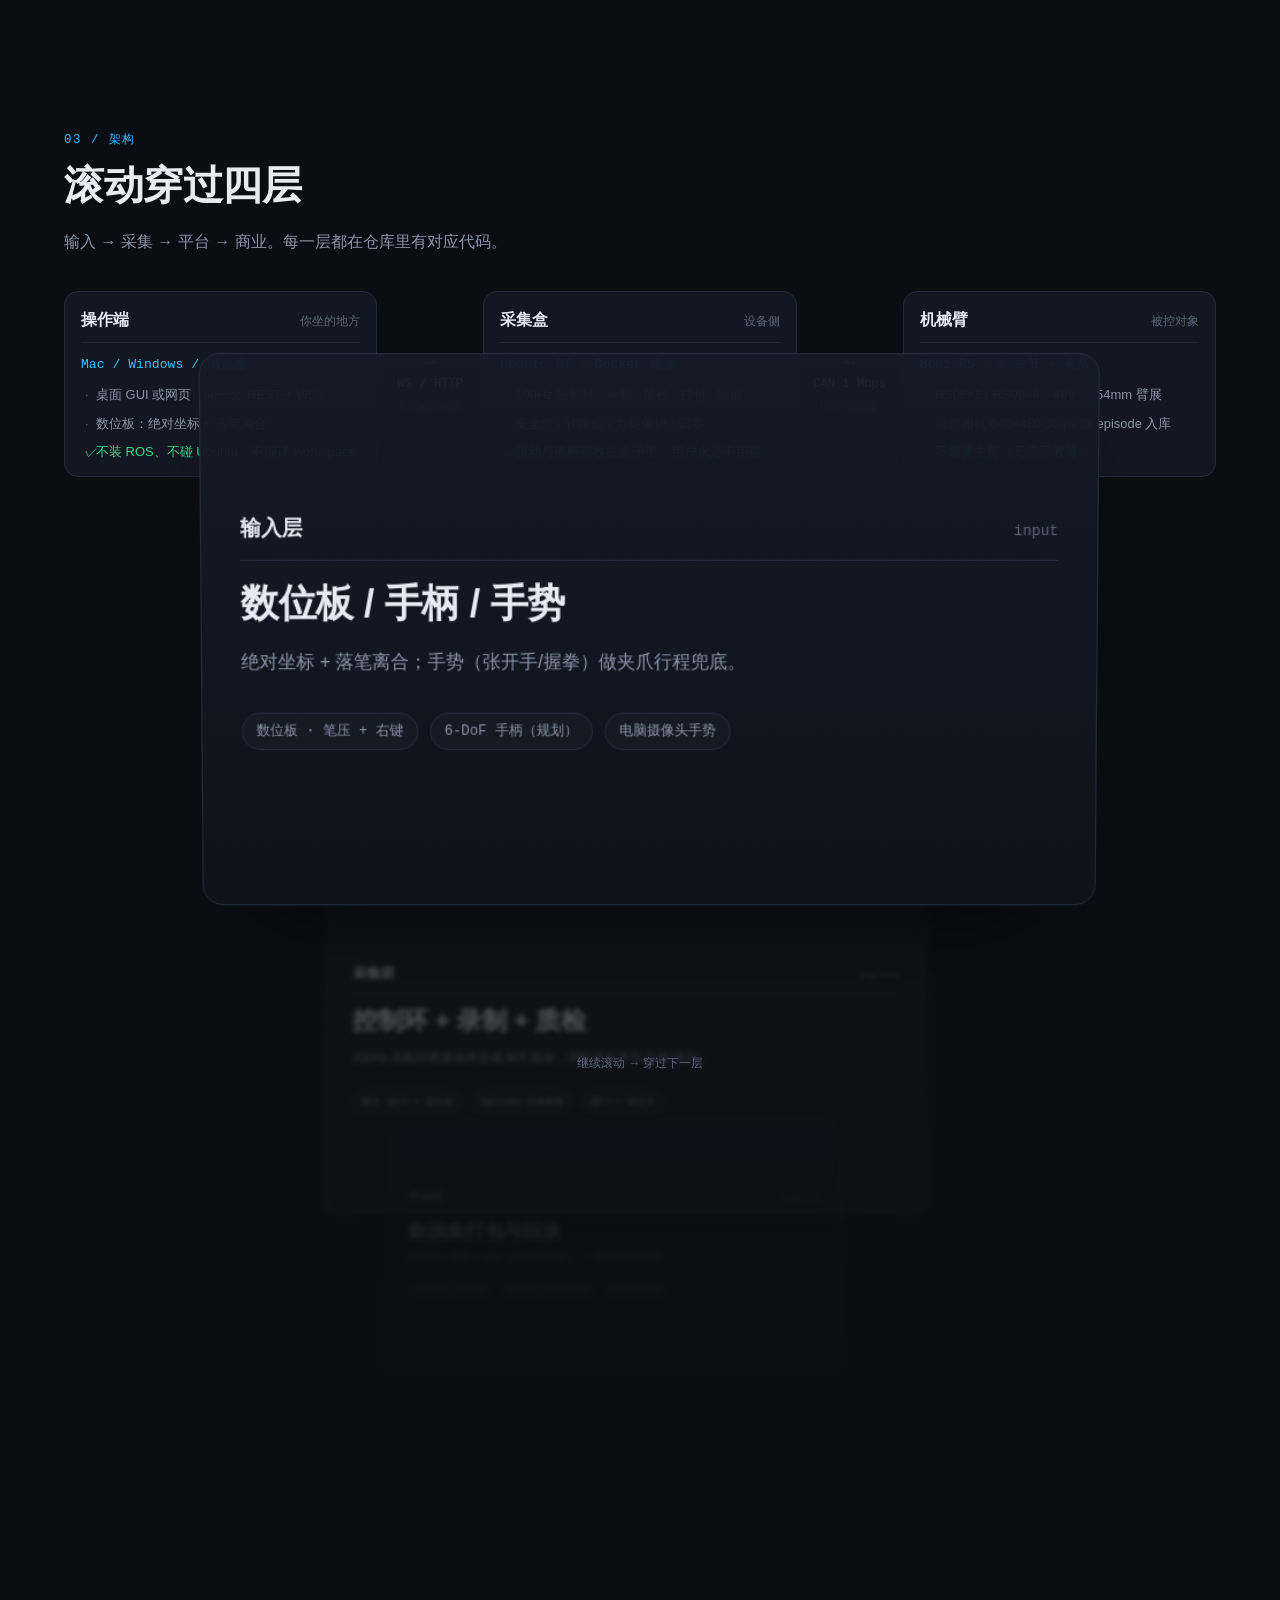
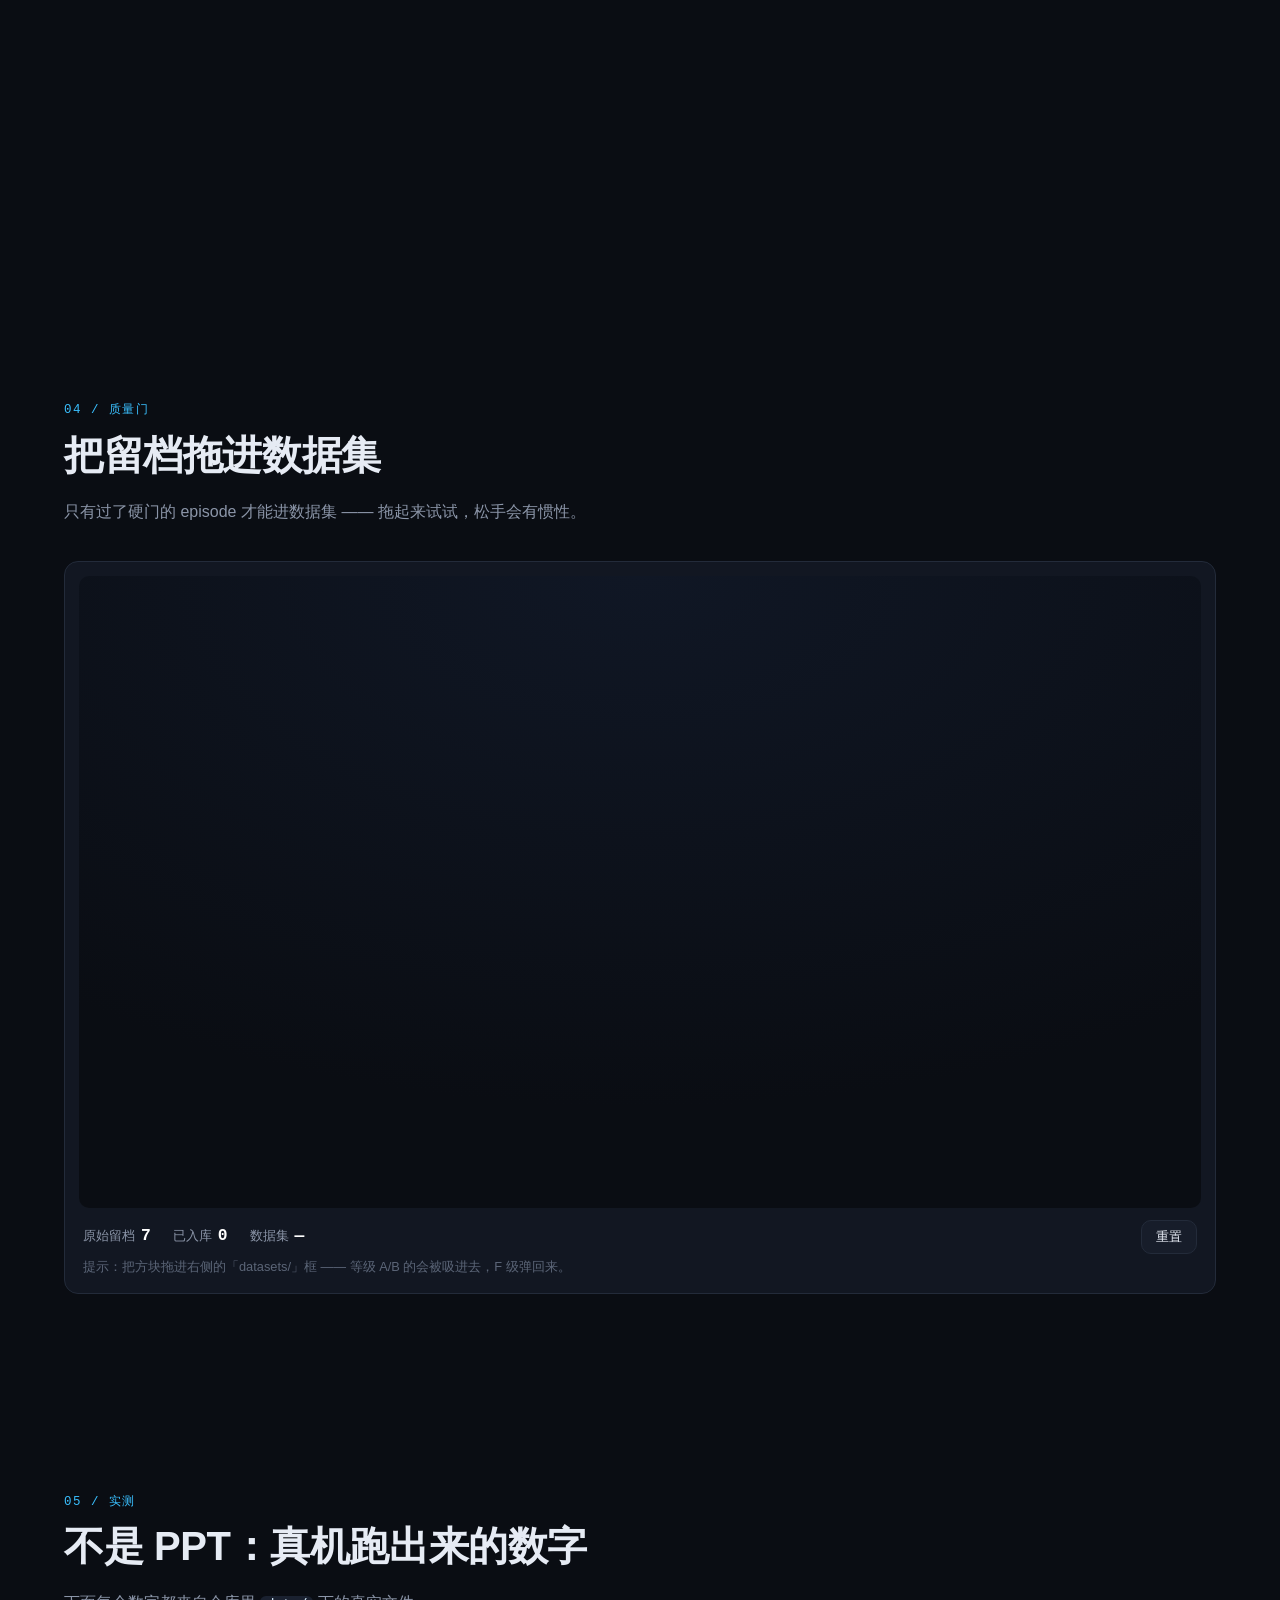
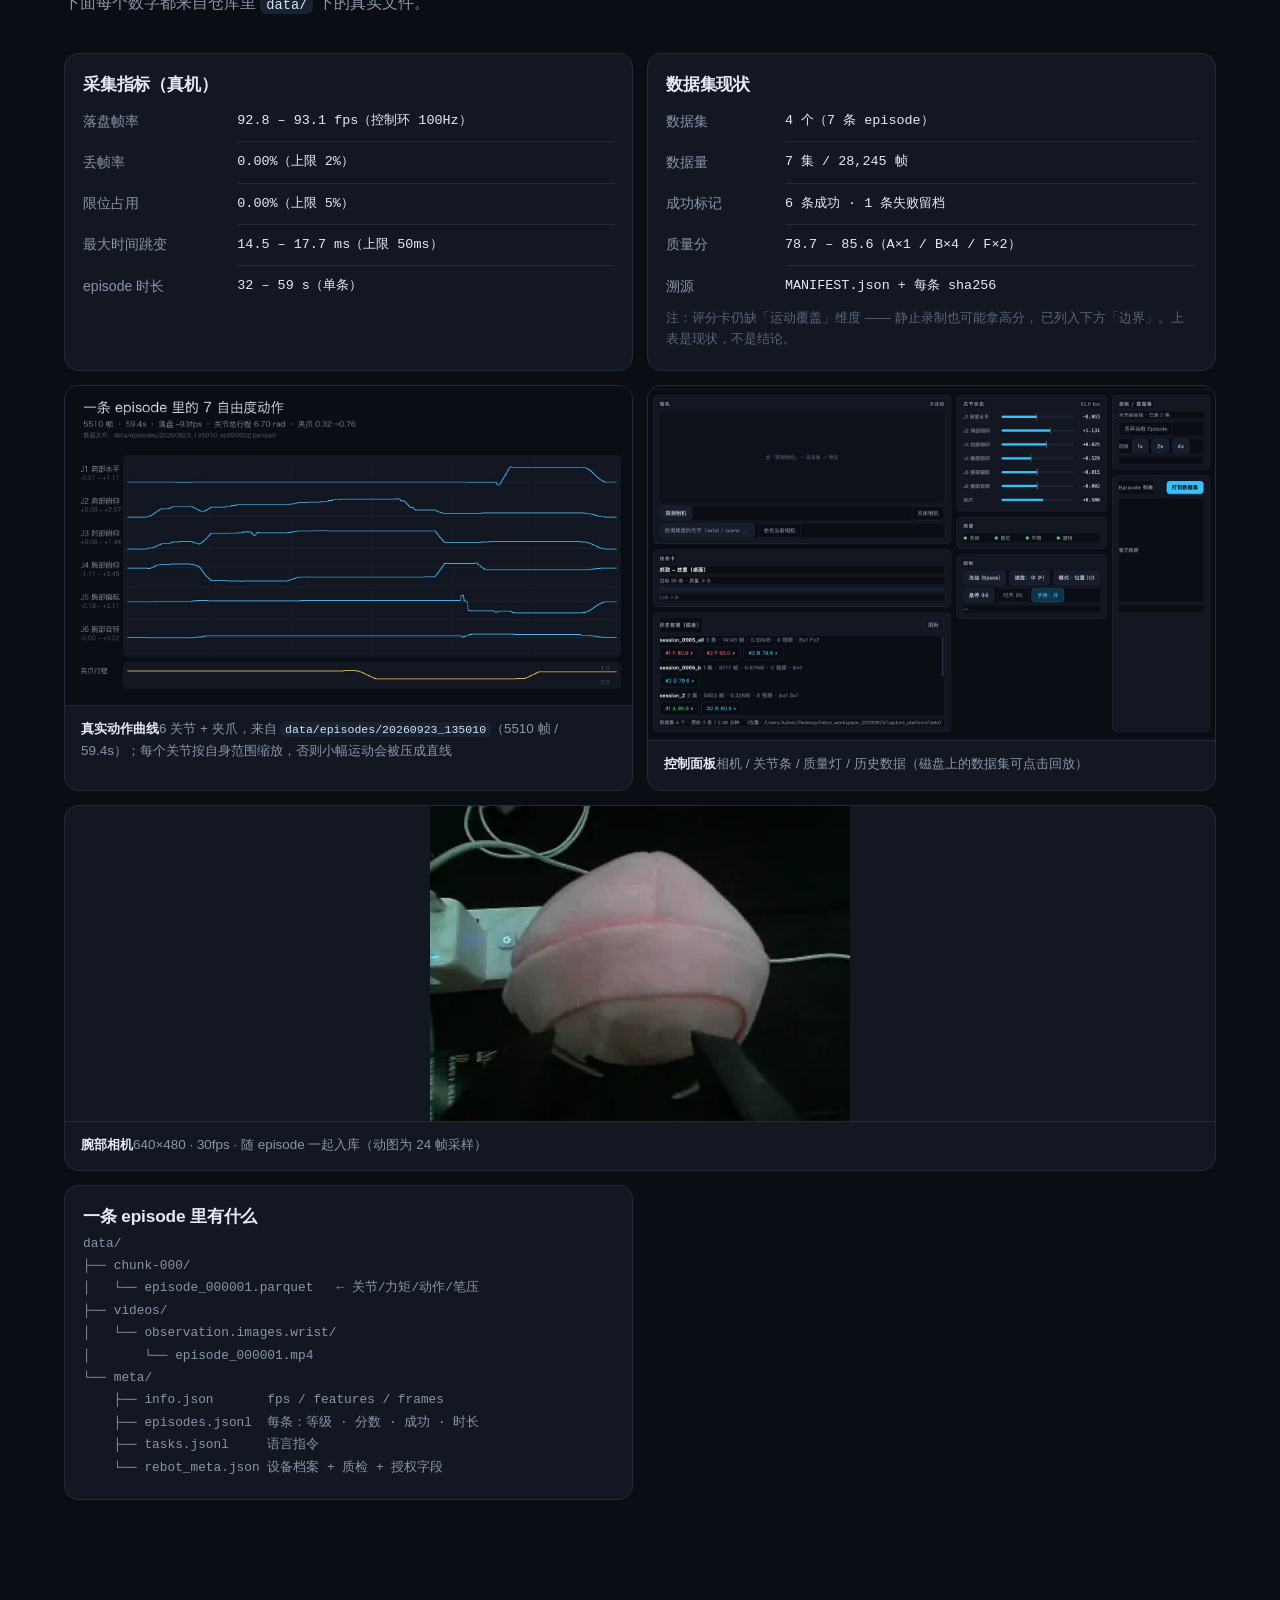
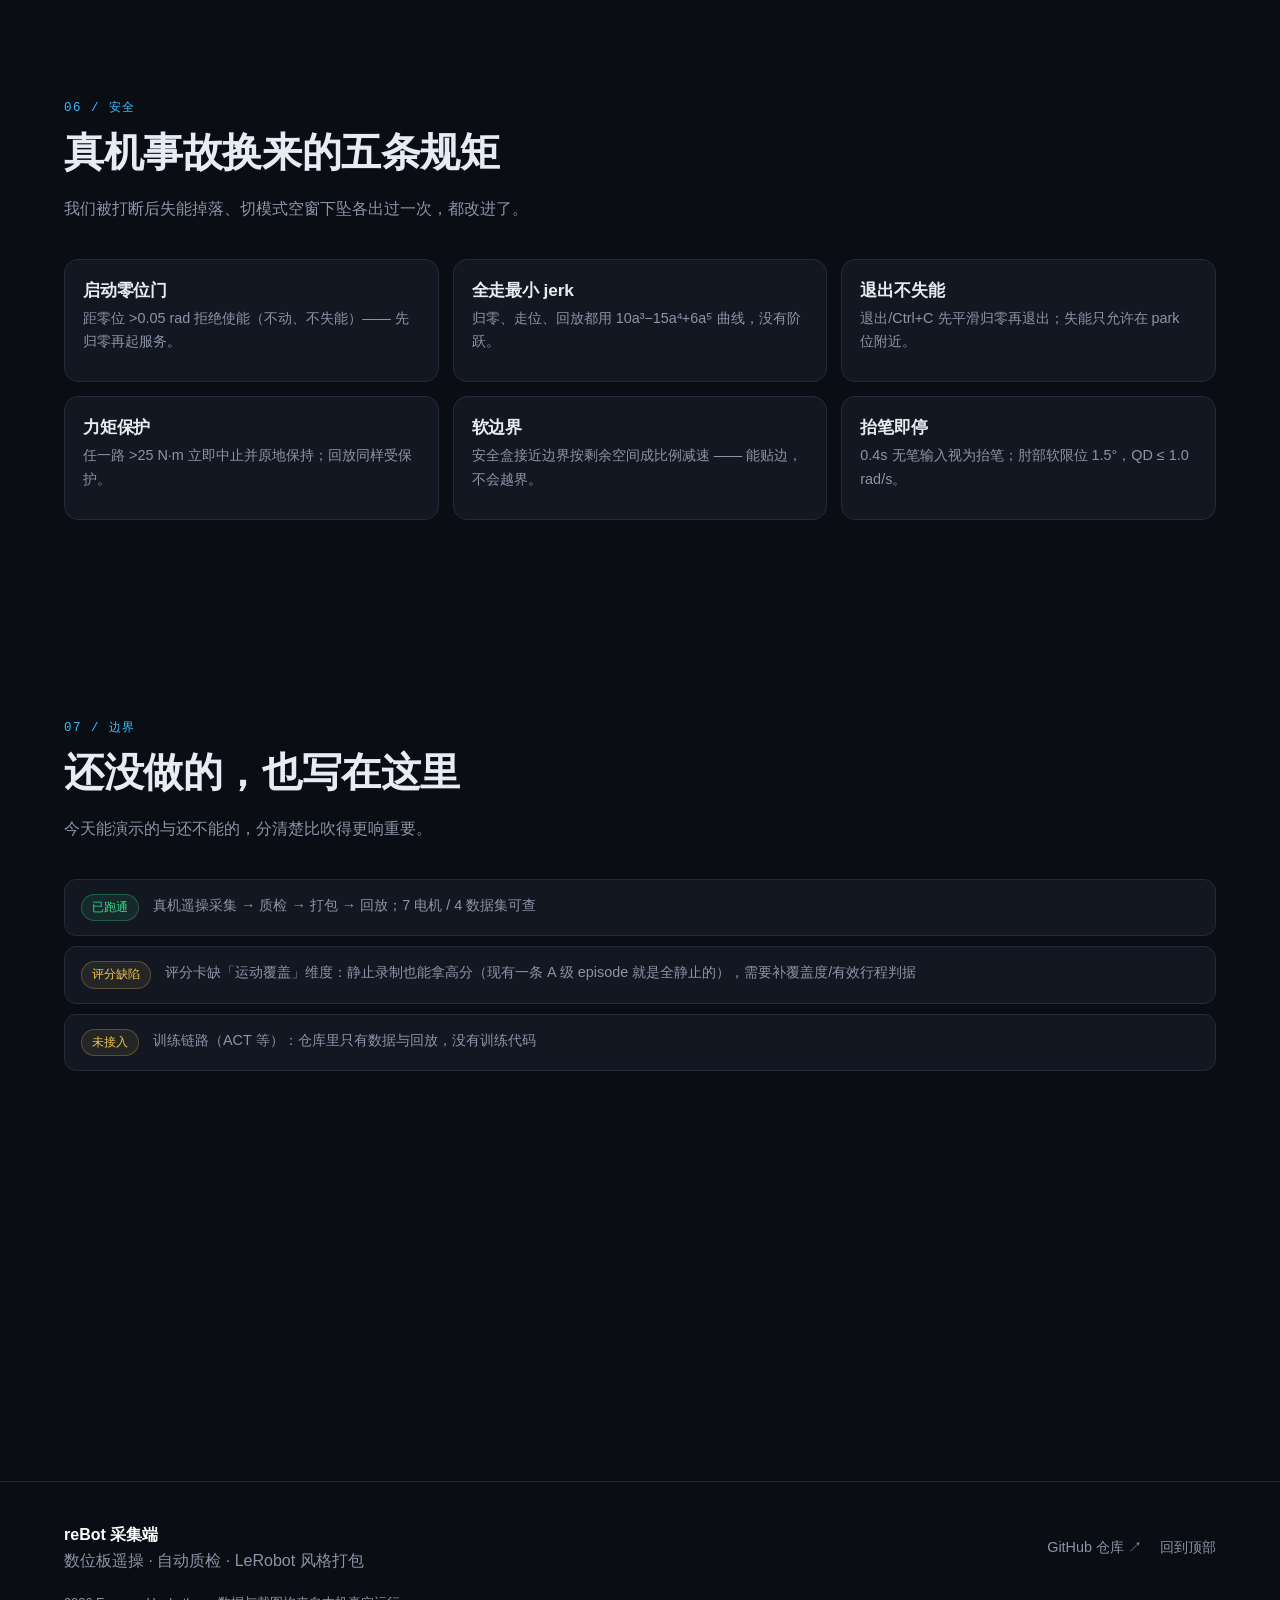
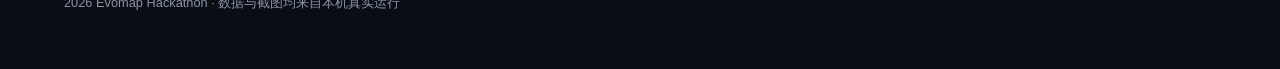
==== commit a8645a29: "feat(site): 用「部署形态」把"谁需要 Ubuntu"讲清楚（用户端 vs 采集盒） - hero：不需要主臂 / 不需要手工标定；机械臂与相机跑在采集盒（Ubuntu）上，   你在 Ma" ====
--- a/site/index.html
+++ b/site/index.html
@@ -43,7 +43,9 @@
       <p class="lede">
         一块数位板控制 6 自由度机械臂 —— 落笔跟手、抬笔悬停；
         采集盒自动录制、质检、打包成可训练数据集。
-        <strong>不需要主臂，不需要手工标定；采集端不依赖 ROS —— 一台 Mac 就能采真机数据。</strong>
+        <strong>不需要主臂，不需要手工标定。</strong>
+        机械臂与相机跑在采集盒（Ubuntu）上，你在 Mac / 浏览器里操控 ——
+        <strong>用户端不用装 ROS，也不用碰 Ubuntu。</strong>
       </p>
       <div class="cta-row">
         <a class="btn btn-primary" href="#pipeline">▸ 看它怎么跑</a>
@@ -100,8 +102,8 @@
       <span class="card-num">02</span>
       <h3>环境割裂</h3>
       <p>ROS2 / Isaac Sim / LeRobot 默认都在 Ubuntu：装驱动、编译 workspace，光把环境跑通就耗掉一天。</p>
-      <p class="card-foot">→ 采集端不依赖 ROS：本地优先的 Python 服务，macOS 上直接跑真机采集；
-        上量时交付 Ubuntu RT Edge 盒 + Docker 镜像</p>
+      <p class="card-foot">→ <b>把环境收进采集盒</b>：机械臂 + 相机跑在 Ubuntu 盒子上（Edge 镜像 + Docker），
+        用户侧只要一个客户端或网页 —— Mac / Windows 都不用装 ROS，也不用碰 Ubuntu</p>
     </article>
     <article class="card tilt reveal" data-spot>
       <span class="card-num">03</span>
@@ -183,6 +185,39 @@
     <p class="kicker">03 / 架构</p>
     <h2>滚动穿过四层</h2>
     <p class="section-sub">输入 → 采集 → 平台 → 商业。每一层都在仓库里有对应代码。</p>
+  </div>
+
+  <!-- 部署形态：回答"谁需要 Ubuntu" -->
+  <div class="deploy reveal">
+    <div class="dep-box">
+      <header><span>操作端</span><i>你坐的地方</i></header>
+      <p class="dep-role">Mac / Windows / 浏览器</p>
+      <ul>
+        <li>桌面 GUI 或网页（同一套 REST + WS）</li>
+        <li>数位板：绝对坐标 + 落笔离合</li>
+        <li class="ok">不装 ROS、不碰 Ubuntu、不编译 workspace</li>
+      </ul>
+    </div>
+    <div class="dep-link"><b>WS / HTTP</b><span>本机或局域网</span></div>
+    <div class="dep-box">
+      <header><span>采集盒</span><i>设备侧</i></header>
+      <p class="dep-role">Ubuntu RT + Docker 镜像</p>
+      <ul>
+        <li>100Hz 控制环 · 录制 · 质检 · 打包 · 回放</li>
+        <li>安全盒 / 软限位 / 力矩保护 / 归零</li>
+        <li class="ok">驱动与依赖都收在盒子里，用户永远不用碰</li>
+      </ul>
+    </div>
+    <div class="dep-link"><b>CAN 1 Mbps</b><span>USB 适配器</span></div>
+    <div class="dep-box">
+      <header><span>机械臂</span><i>被控对象</i></header>
+      <p class="dep-role">B601-RS · 6 关节 + 夹爪</p>
+      <ul>
+        <li>RS06×3 / RS00×4，48V，754mm 臂展</li>
+        <li>腕部相机 640×480 30fps 随 episode 入库</li>
+        <li class="ok">不需要主臂（无需示教臂）</li>
+      </ul>
+    </div>
   </div>
 
   <div class="fly" id="fly">
--- a/site/style.css
+++ b/site/style.css
@@ -203,6 +203,26 @@
 .play-hud .btn { margin-left: auto; padding: 7px 14px; font-size: .84rem; }
 .play-tip { color: var(--faint); font-size: .8rem; padding: 0 4px 2px; margin: 0; }
 
+/* ── 部署形态：谁需要 Ubuntu ─────────────────────────────────── */
+.deploy { display: grid; grid-template-columns: 1fr auto 1fr auto 1fr; align-items: stretch;
+  gap: 10px; margin-bottom: clamp(28px, 6vh, 64px); }
+.dep-box { background: var(--card); border: 1px solid var(--line); border-radius: var(--radius);
+  padding: 15px 16px 14px; }
+.dep-box header { display: flex; align-items: baseline; justify-content: space-between; gap: 8px;
+  padding-bottom: 8px; border-bottom: 1px solid var(--line); }
+.dep-box header span { font-weight: 620; }
+.dep-box header i { font-style: normal; color: var(--faint); font-size: .72rem; font-family: var(--mono); }
+.dep-role { margin: 11px 0 9px; font-family: var(--mono); font-size: .82rem; color: var(--accent); }
+.dep-box ul { list-style: none; margin: 0; padding: 0; display: grid; gap: 7px; }
+.dep-box li { color: var(--dim); font-size: .81rem; padding-left: 15px; position: relative; }
+.dep-box li::before { content: "·"; position: absolute; left: 4px; color: var(--faint); }
+.dep-box li.ok { color: var(--ok); }
+.dep-box li.ok::before { content: "✓"; color: var(--ok); }
+.dep-link { display: flex; flex-direction: column; align-items: center; justify-content: center;
+  gap: 3px; min-width: 86px; color: var(--faint); font-size: .7rem; text-align: center; }
+.dep-link::before { content: "↔"; color: var(--accent); font-size: 1.15rem; line-height: 1; }
+.dep-link b { font-family: var(--mono); font-size: .76rem; color: var(--text); font-weight: 500; }
+
 /* ── 表格 / 截图 / 树 ─────────────────────────────────────────── */
 .data-table { width: 100%; border-collapse: collapse; font-size: .88rem; }
 .data-table th { text-align: left; color: var(--dim); font-weight: 500; padding: 9px 12px 9px 0;
@@ -264,6 +284,9 @@
   .morph-sticky { top: 8vh; height: 42vh; }
   .morph-step { min-height: 30vh; }
   .nav-links a:not(.nav-cta) { display: none; }
+  .deploy { grid-template-columns: 1fr; }
+  .dep-link { min-width: 0; padding: 6px 0; }
+  .dep-link::before { content: "↓"; }
 }
 @media (max-width: 640px) {
   .grid-2, .grid-3, .grid-4 { grid-template-columns: 1fr; }
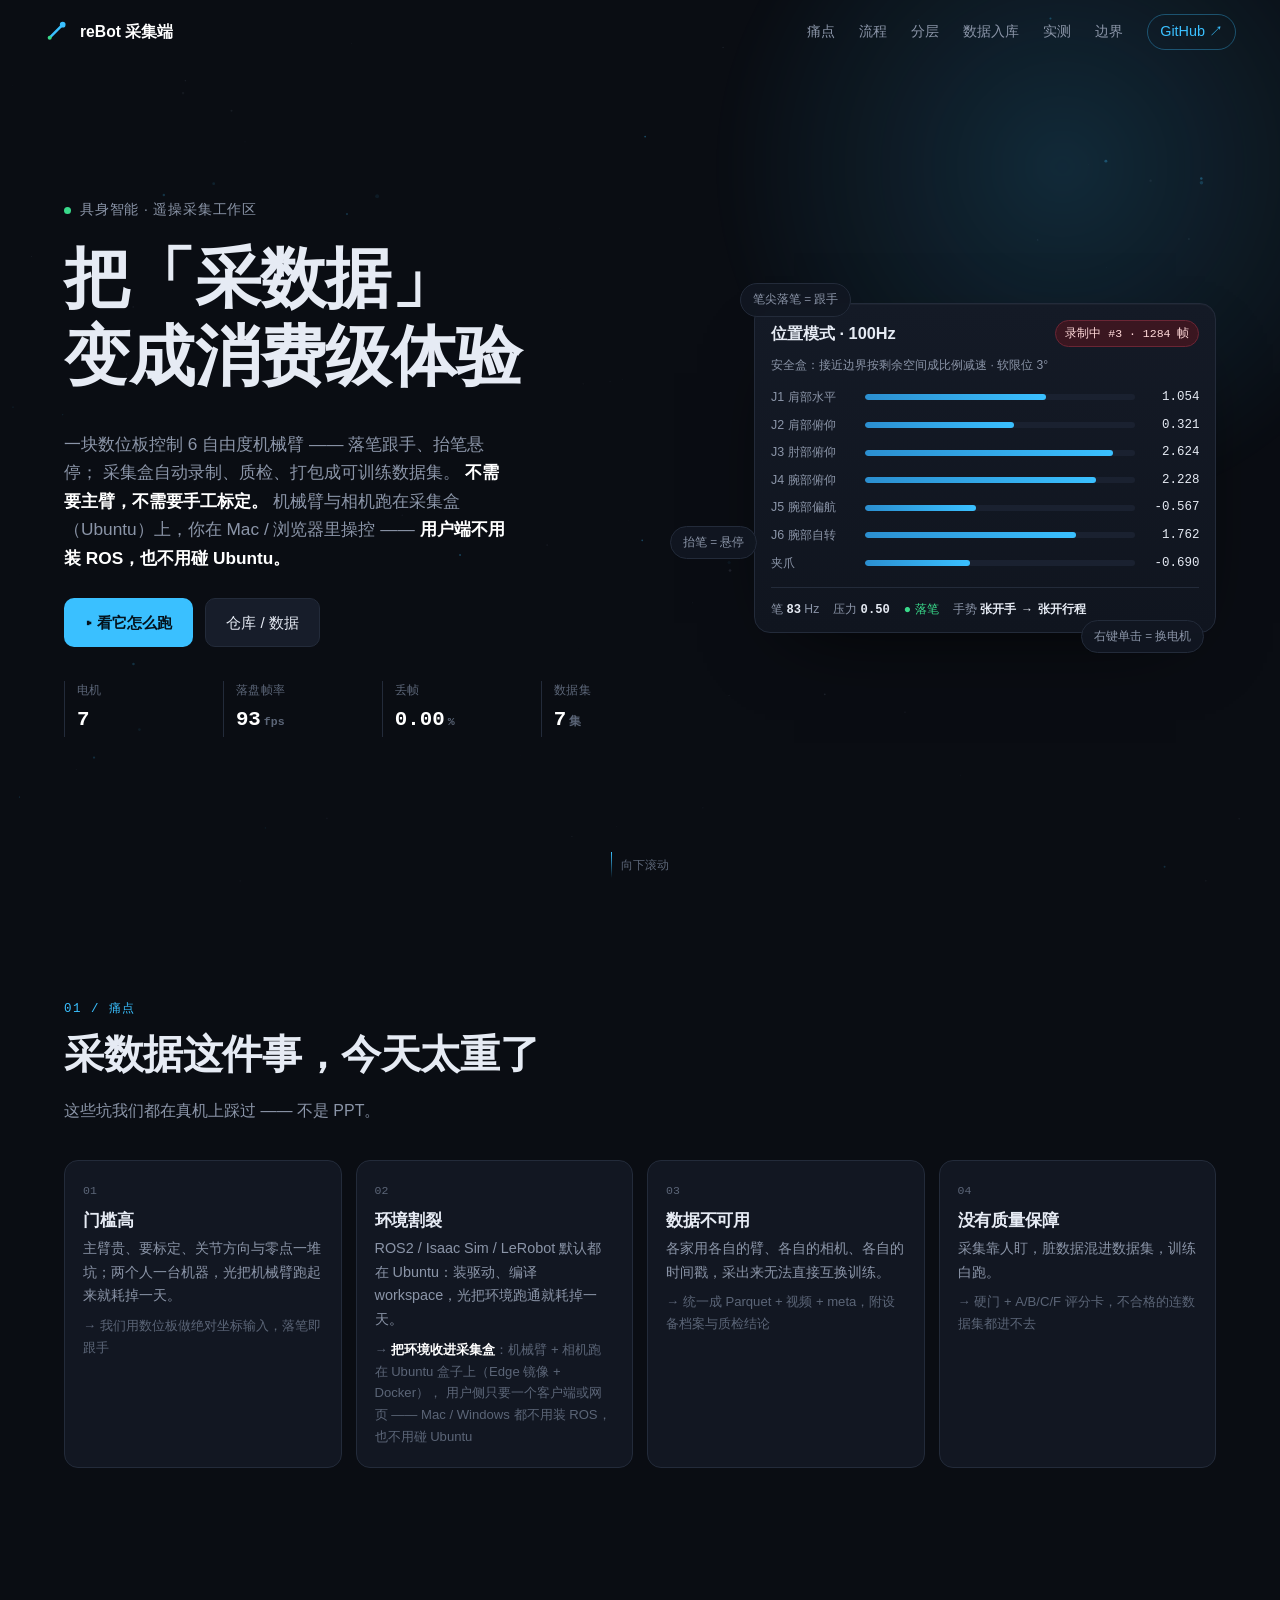
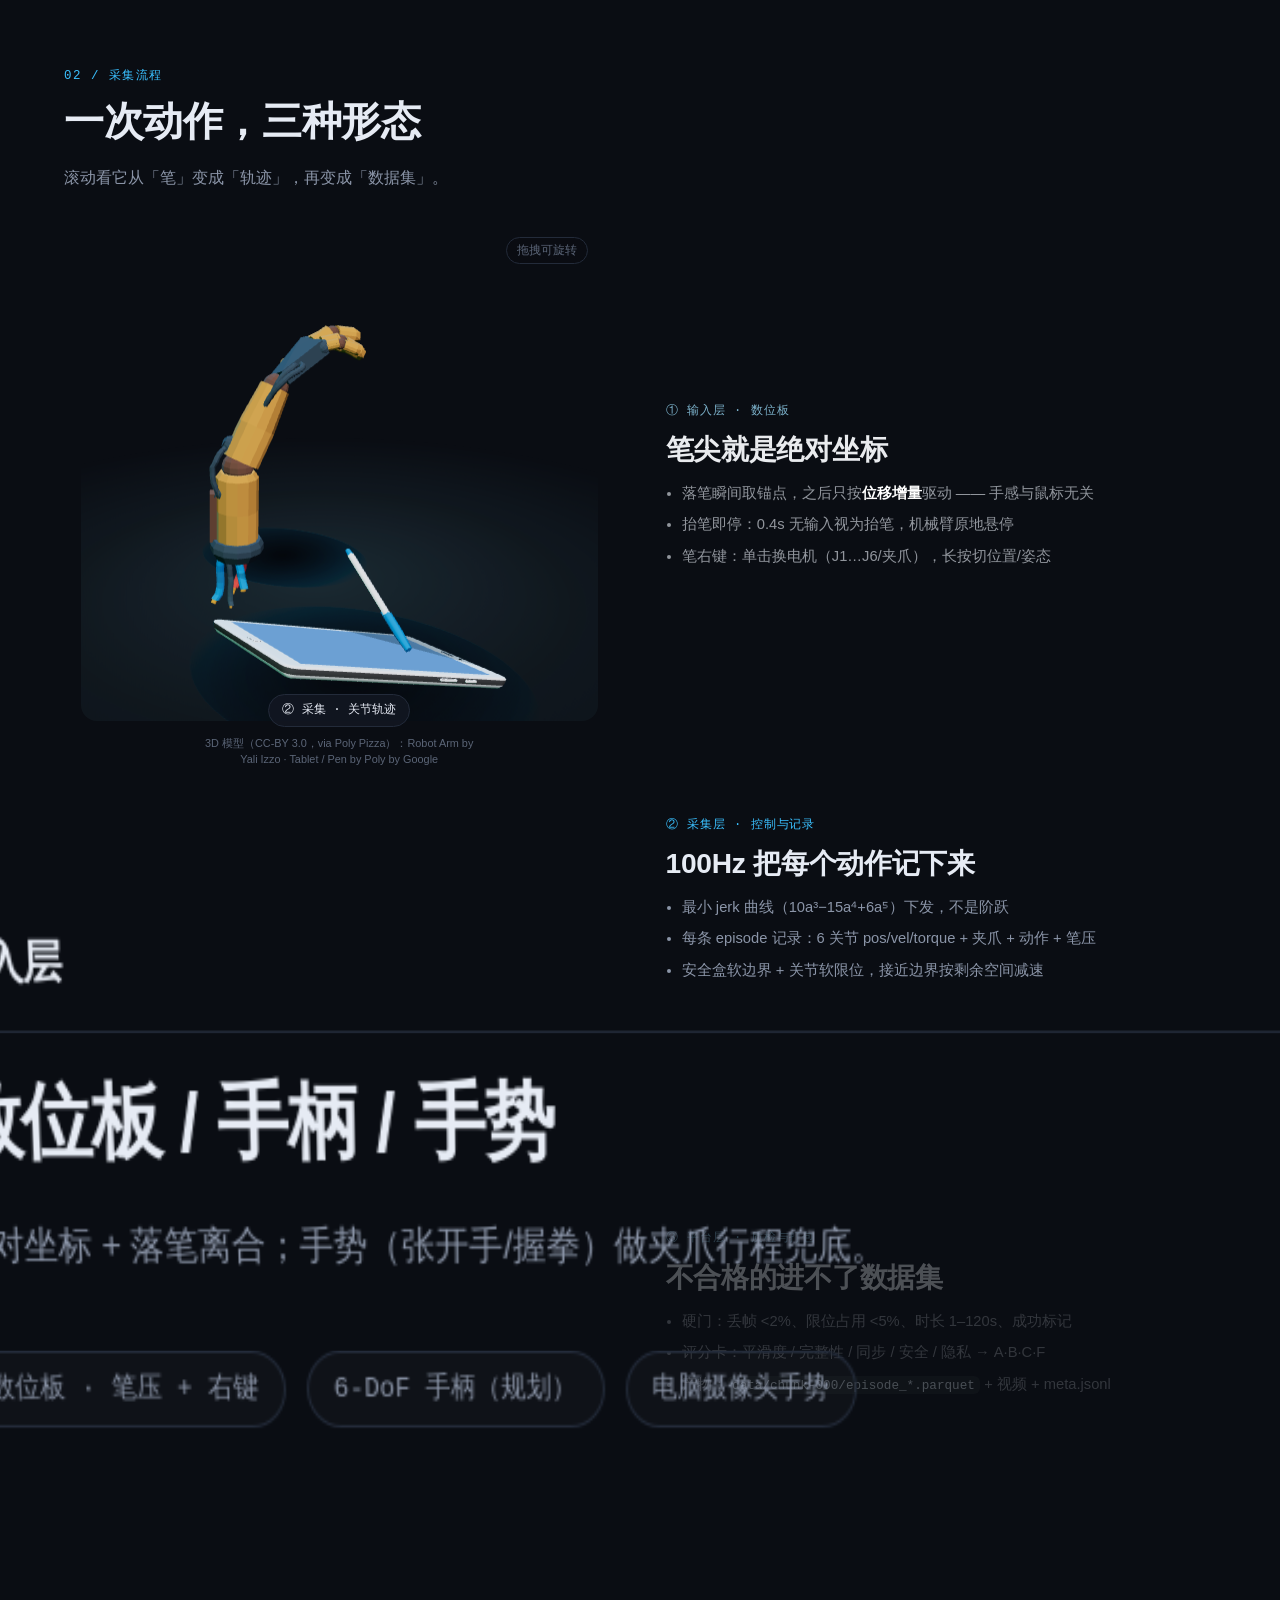
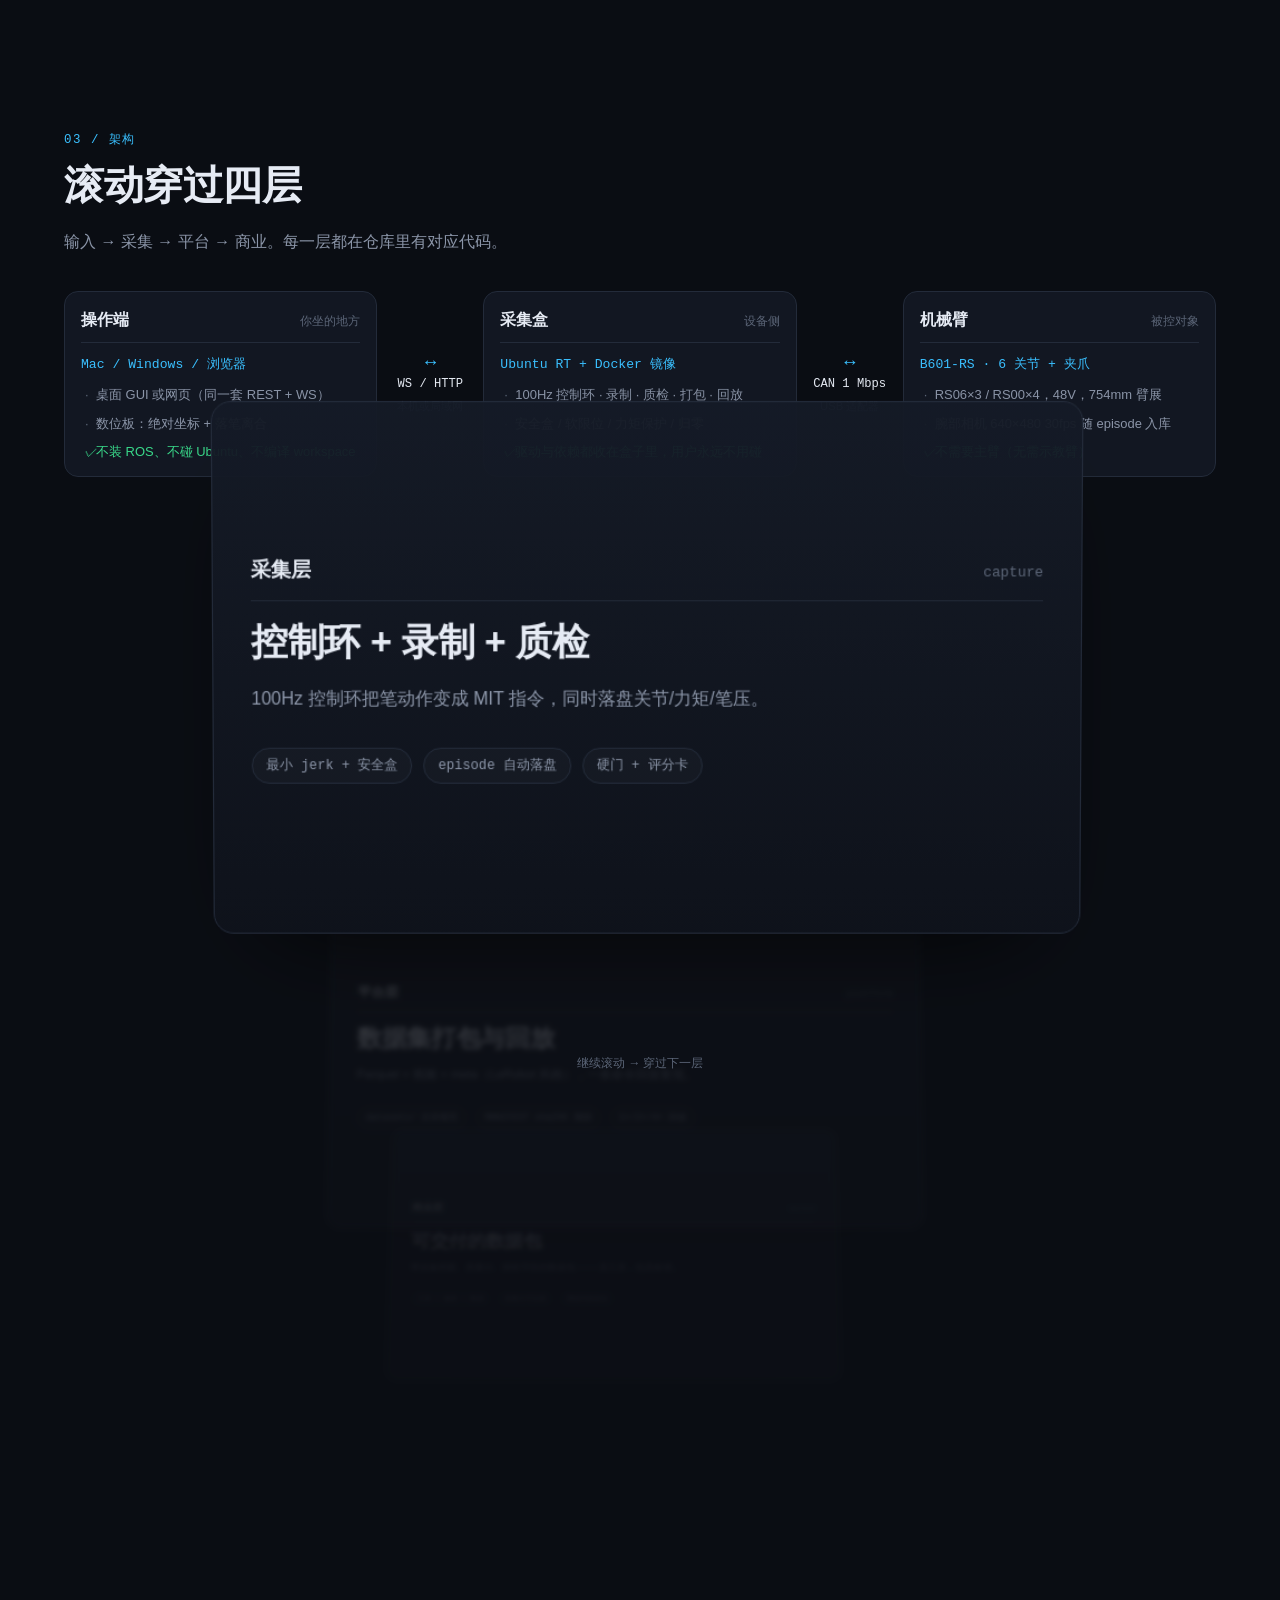
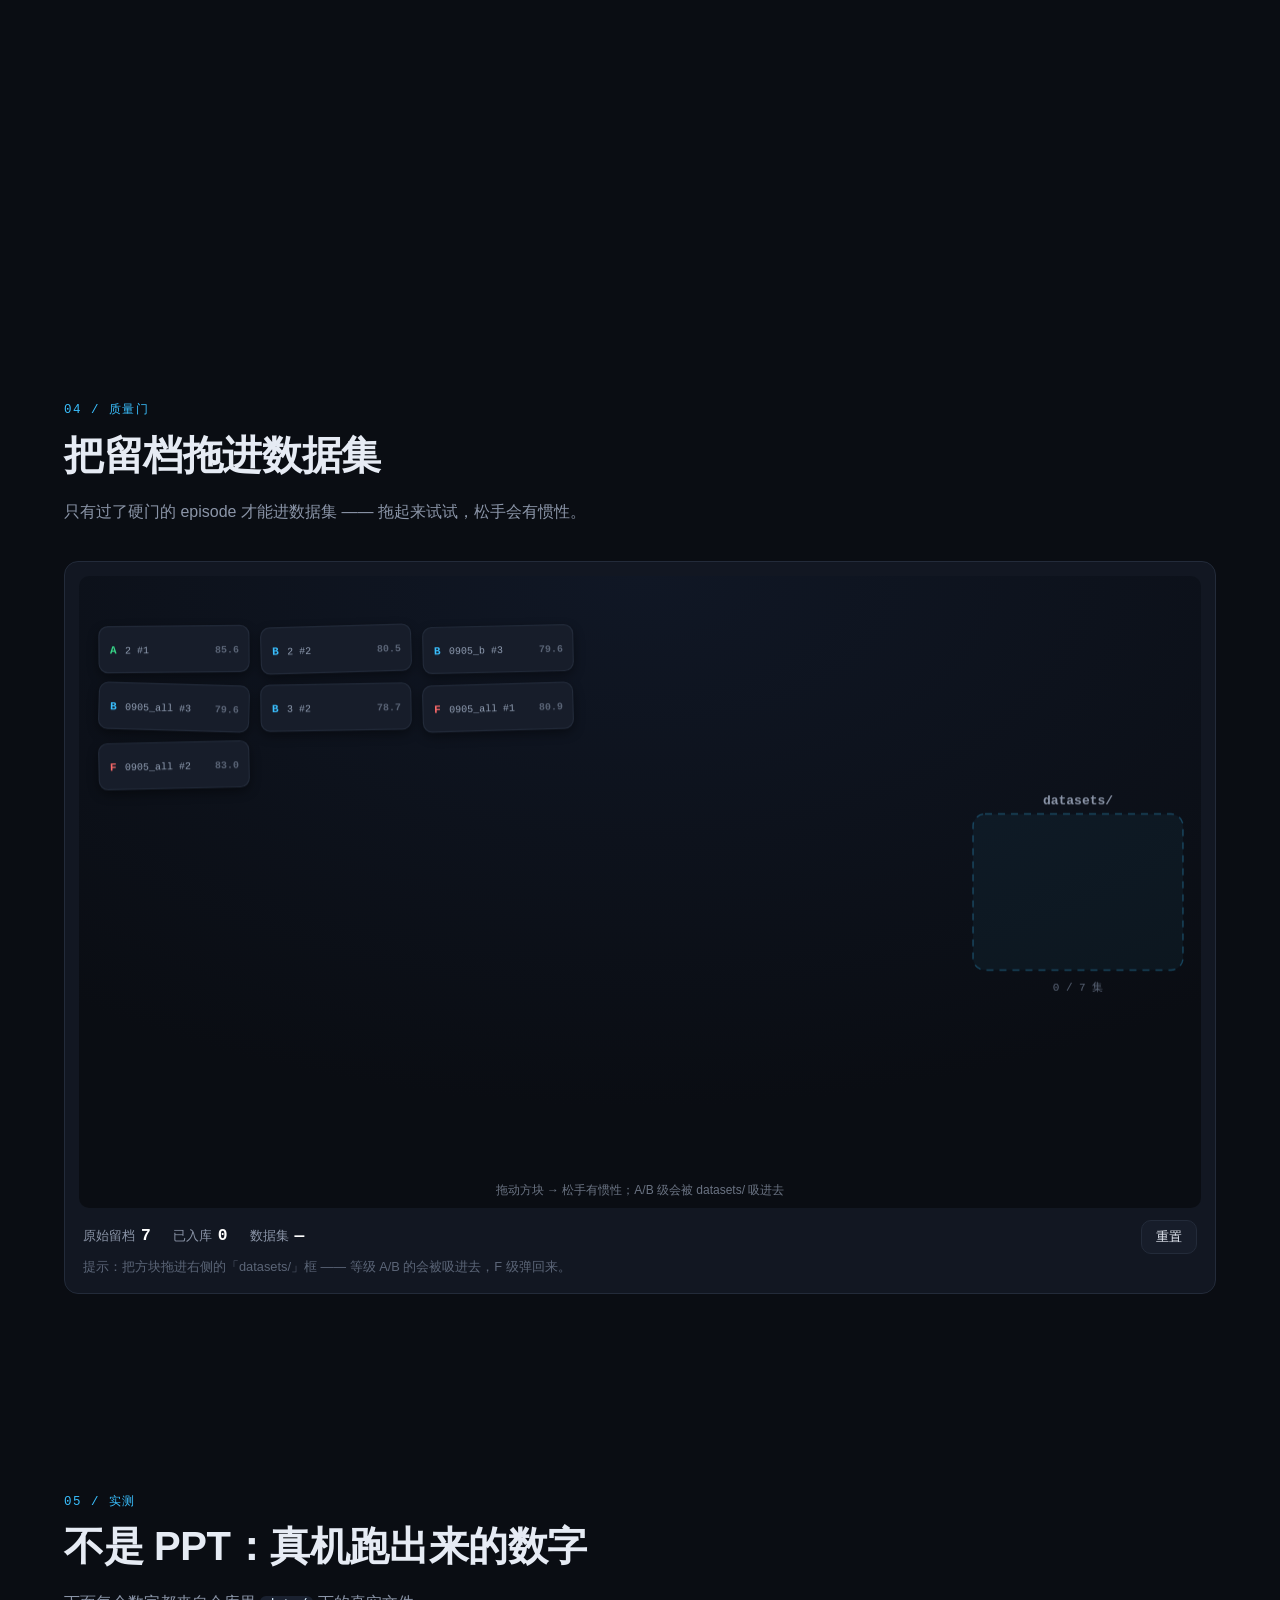
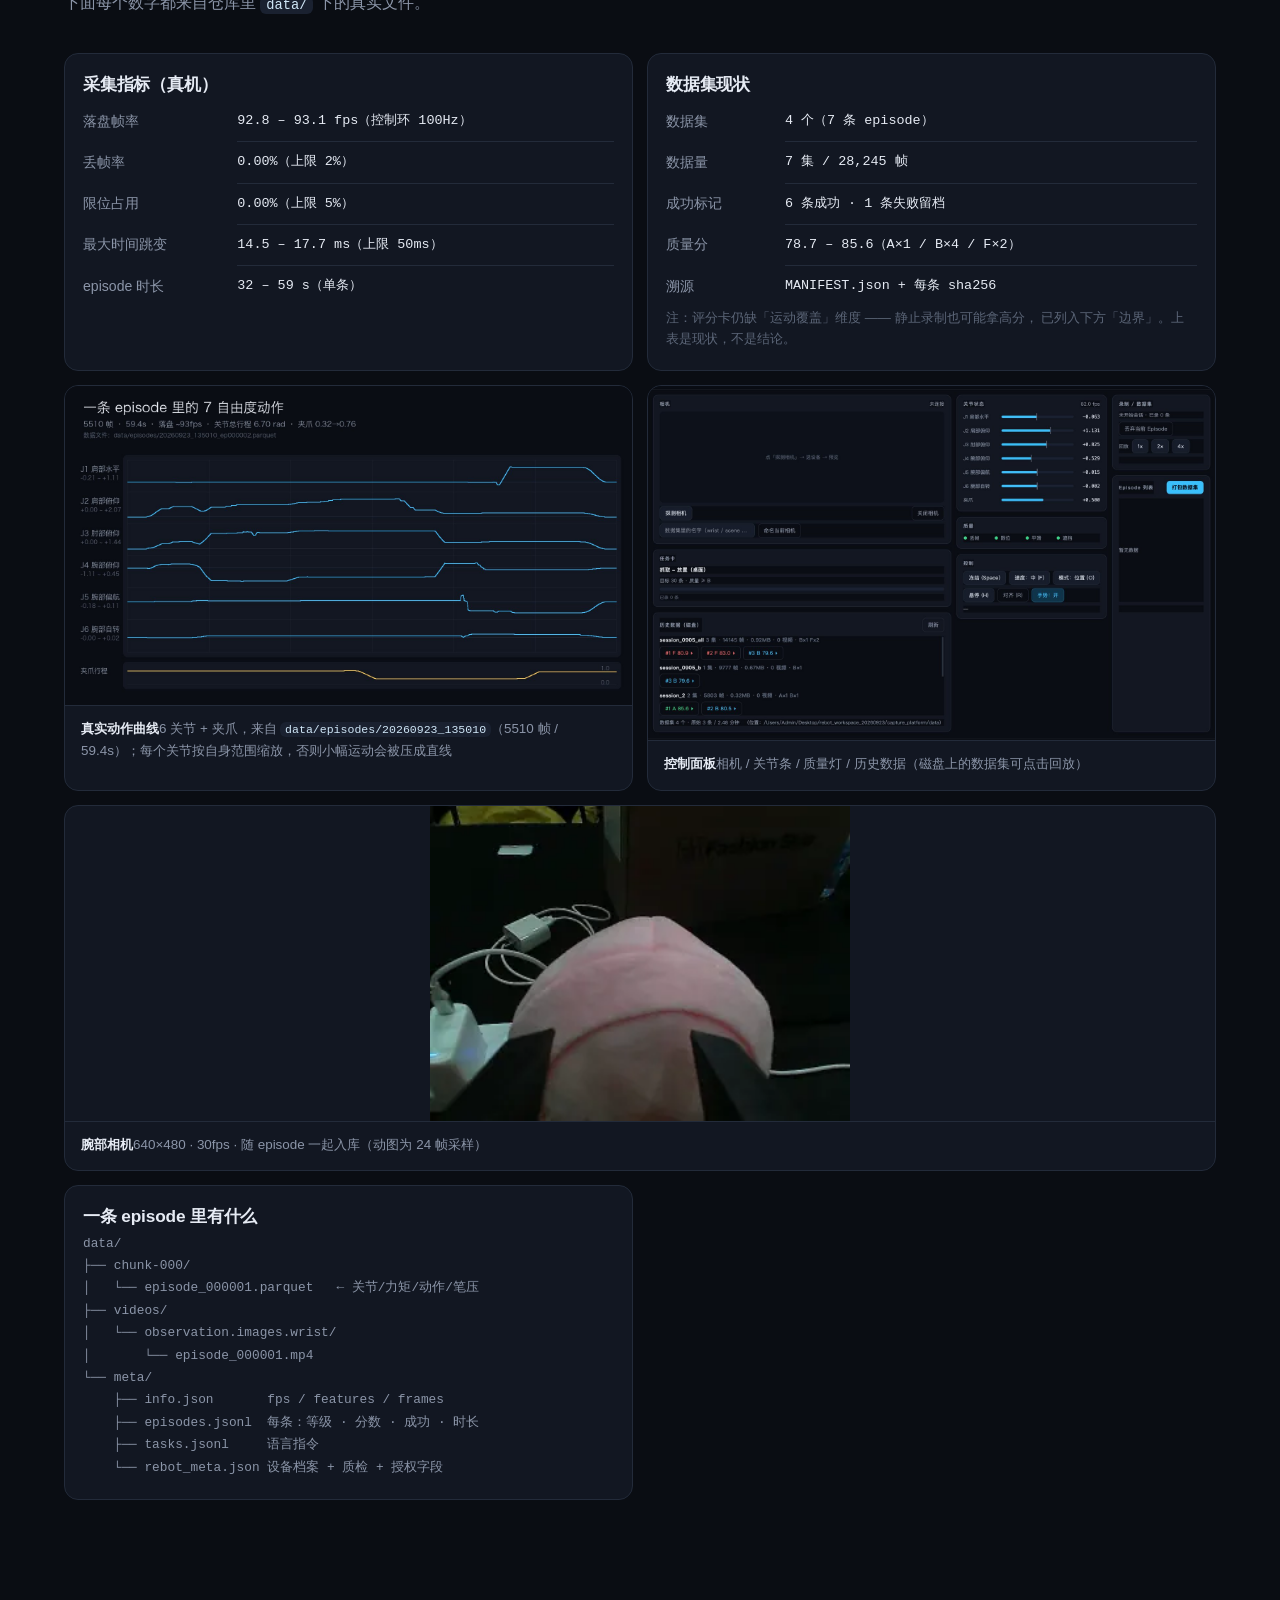
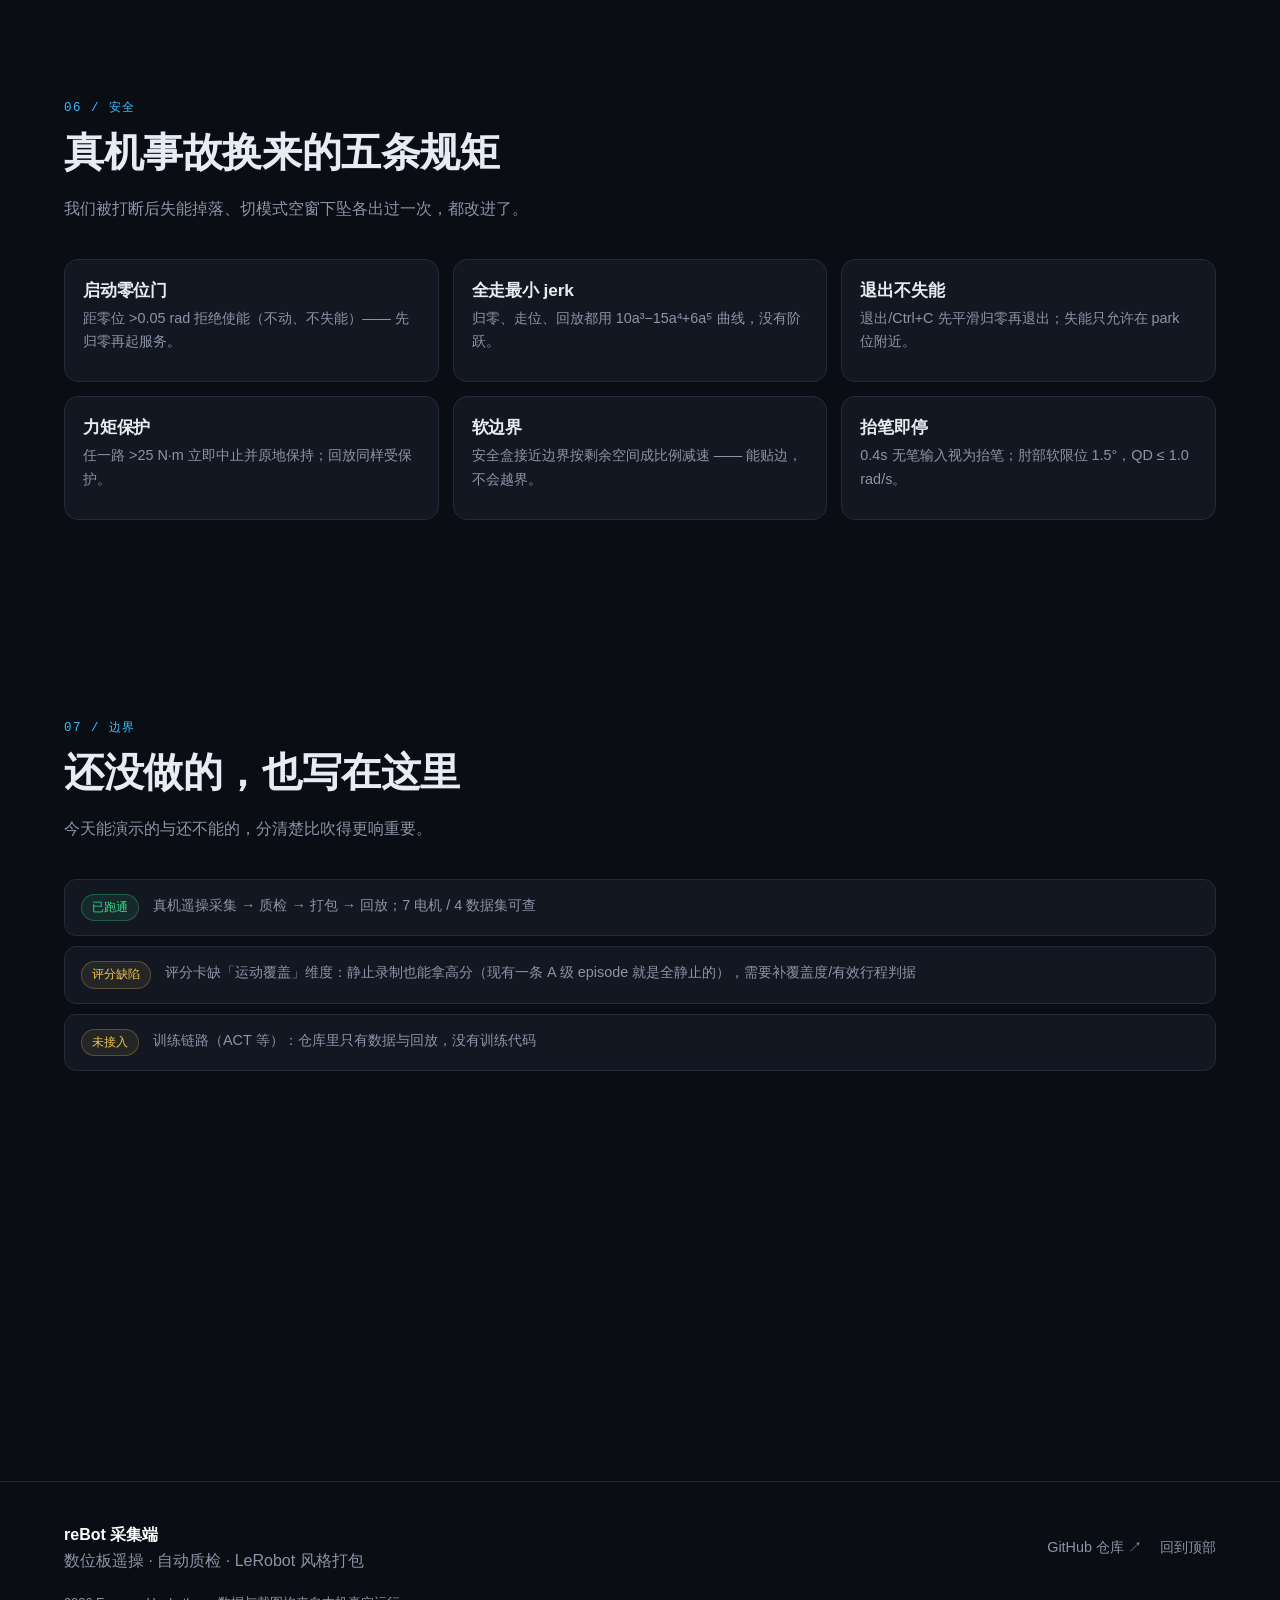
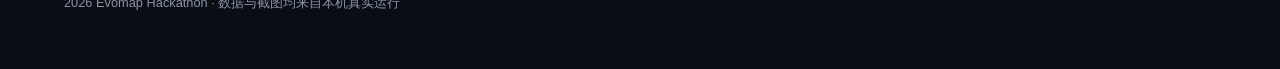
==== commit 170d1c7f: "feat(site): 采集流程左侧改为真实 3D 场景（现成模型：机械臂 + 数位板） 模型全部为现成 CC-BY 模型（Poly Pizza，非自建）： - Robot Arm  by Yali " ====
--- a/site/index.html
+++ b/site/index.html
@@ -7,6 +7,9 @@
 <meta name="description" content="一块数位板遥操 6 自由度机械臂：自动录制、质检、打包成可训练的 LeRobot 风格数据集。真机跑通，数据可查。" />
 <link rel="icon" href="assets/favicon.svg" type="image/svg+xml" />
 <link rel="stylesheet" href="style.css" />
+<script type="importmap">
+{ "imports": { "three": "./vendor/three/build/three.module.js" } }
+</script>
 </head>
 <body>
 
@@ -130,21 +133,17 @@
 
   <div class="morph-wrap" id="morphWrap">
     <div class="morph-sticky">
-      <div class="morph-stage">
-        <svg class="morph-svg" viewBox="0 0 420 420" aria-hidden="true">
-          <defs>
-            <linearGradient id="gradMorph" x1="0" y1="0" x2="1" y2="1">
-              <stop offset="0%" stop-color="#3ac0ff" /><stop offset="100%" stop-color="#39d98a" />
-            </linearGradient>
-            <filter id="soft"><feGaussianBlur stdDeviation="16" /></filter>
-          </defs>
-          <circle class="morph-glow" cx="210" cy="210" r="120" fill="url(#gradMorph)" filter="url(#soft)" opacity=".22" />
-          <path class="morph-path" id="morphPath" fill="none" stroke="url(#gradMorph)" stroke-width="2.5" />
-          <path class="morph-fill" id="morphFill" fill="url(#gradMorph)" opacity=".09" />
-          <polyline class="morph-trail" id="morphTrail" fill="none" stroke="#e6ebf4" stroke-width="1.5" stroke-linejoin="round" />
-        </svg>
+      <div class="stage3d" id="stage3d">
+        <img class="stage3d-poster" id="stage3dPoster" src="assets/models/scene_poster.jpg"
+             alt="机械臂与数位板 3D 场景静态图" />
+        <canvas id="scene3d" aria-label="可拖拽旋转的 3D 场景"></canvas>
         <div class="morph-badge" id="morphBadge">① 输入 · 笔</div>
+        <p class="stage3d-hint">拖拽可旋转</p>
       </div>
+      <p class="stage3d-credit">
+        3D 模型（CC-BY 3.0，via Poly Pizza）：Robot Arm by Yali Izzo ·
+        Tablet / Pen by Poly by Google
+      </p>
     </div>
 
     <div class="morph-steps">
--- a/site/style.css
+++ b/site/style.css
@@ -155,8 +155,21 @@
 /* ── 滚动 morph ───────────────────────────────────────────────── */
 .section-morph { padding-bottom: 0; }
 .morph-wrap { display: grid; grid-template-columns: 1fr 1fr; gap: clamp(20px, 4vw, 56px); position: relative; }
-.morph-sticky { position: sticky; top: 16vh; height: 60vh; display: flex; align-items: center; justify-content: center; }
+.morph-sticky { position: sticky; top: 16vh; height: 60vh; display: flex; flex-direction: column;
+  align-items: center; justify-content: center; gap: 14px; }
 .morph-stage { position: relative; width: min(420px, 80%); aspect-ratio: 1; }
+
+/* 3D 舞台（现成模型：机械臂 + 数位板） */
+.stage3d { position: relative; width: min(560px, 94%); aspect-ratio: 1 / 1; }
+.stage3d canvas, .stage3d-poster { position: absolute; inset: 0; width: 100%; height: 100%;
+  border-radius: 16px; }
+.stage3d canvas { display: block; touch-action: none; }
+.stage3d-poster { object-fit: contain; background: radial-gradient(60% 60% at 50% 55%, #131a26, transparent 70%); }
+.stage3d-hint { position: absolute; right: 10px; top: 10px; margin: 0;
+  font-size: .72rem; color: var(--faint); border: 1px solid var(--line); border-radius: 999px;
+  padding: 3px 10px; background: rgba(10,13,19,.6); }
+.stage3d-credit { color: var(--faint); font-size: .68rem; text-align: center; max-width: 46ch;
+  line-height: 1.5; margin: 0; }
 .morph-svg { width: 100%; height: 100%; overflow: visible; }
 .morph-badge { position: absolute; left: 50%; bottom: -6px; transform: translateX(-50%);
   font-family: var(--mono); font-size: .78rem; color: var(--text); background: rgba(18,23,34,.9);
